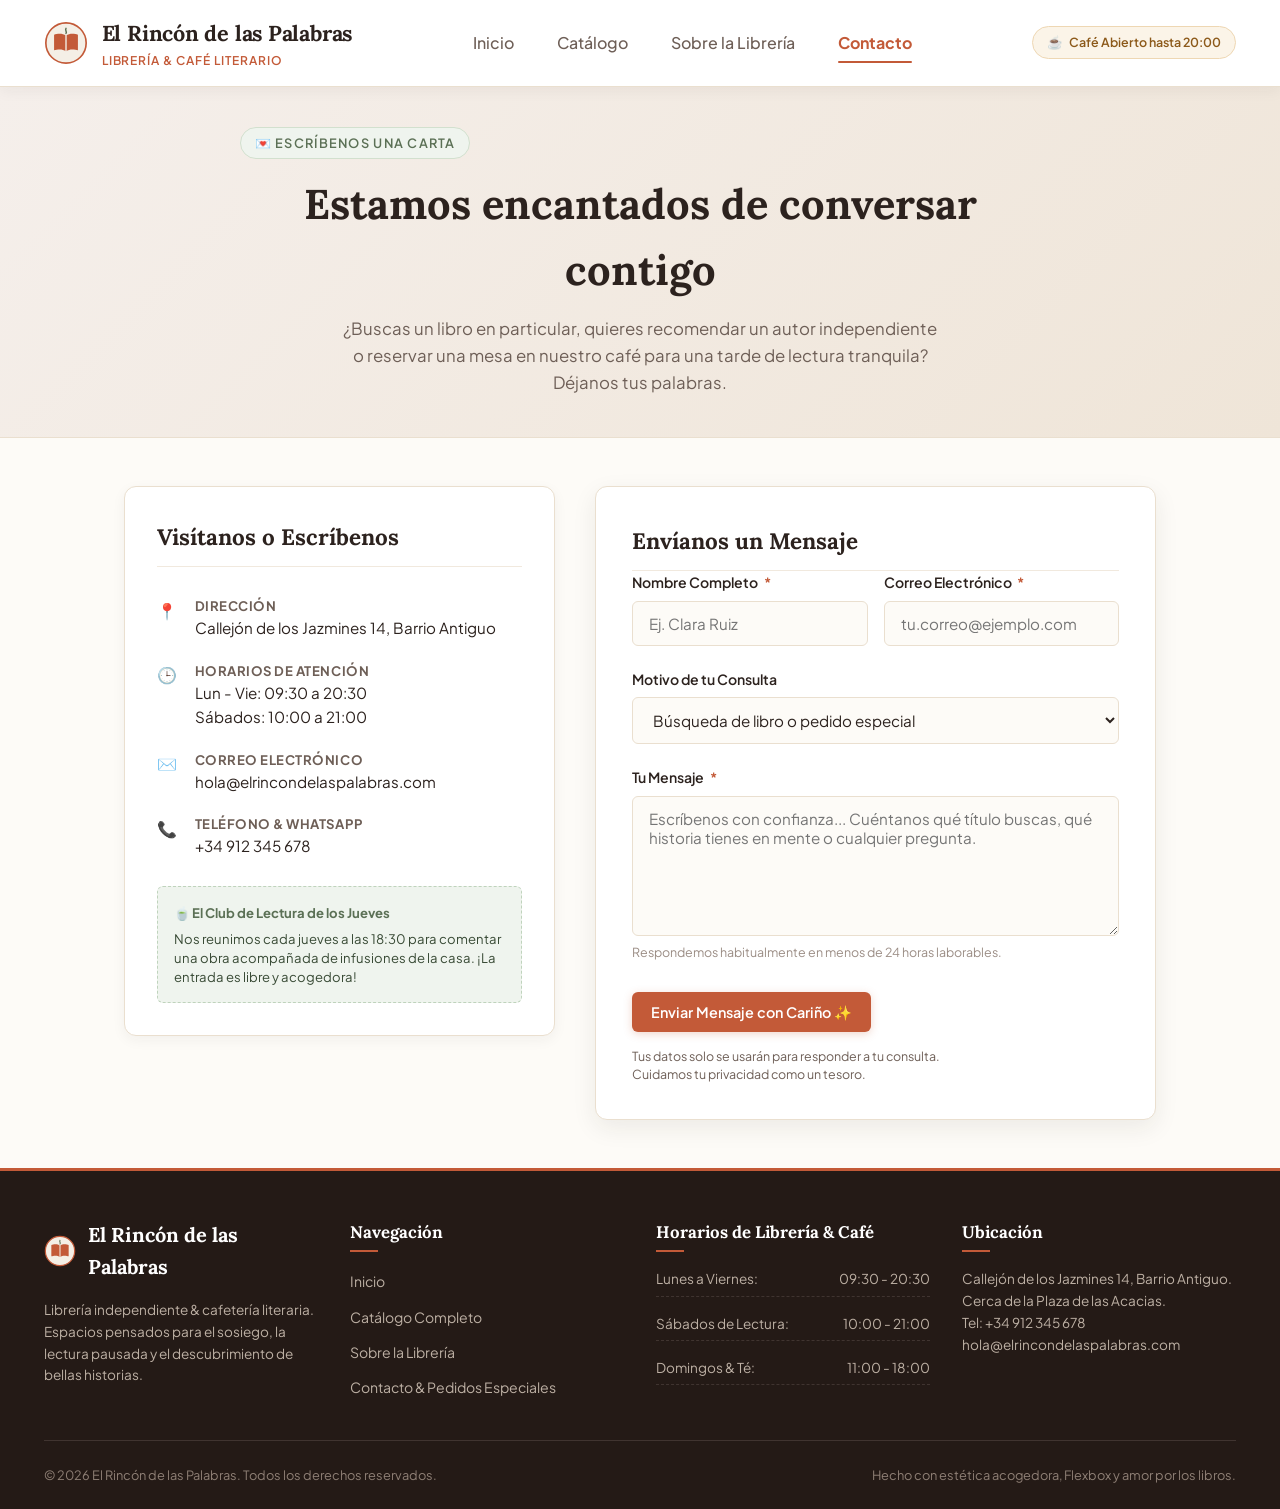
==== pages/contacto.html @ 1034baf1 "Conectar endpoint activo de Formspree" ====
<!DOCTYPE html>
<html lang="es">
<head>
  <meta charset="UTF-8">
  <meta name="viewport" content="width=device-width, initial-scale=1.0">
  <meta name="description" content="Ponte en contacto con El Rincón de las Palabras. Envíanos consultas sobre libros descatalogados, reservas para nuestro club de lectura o pedidos especiales.">
  <title>Contacto &amp; Pedidos Especiales | El Rincón de las Palabras</title>
  <link rel="stylesheet" href="../css/styles.css">
</head>
<body>

  <!-- Encabezado Principal & Navegación -->
  <header class="site-header">
    <div class="header-container">
      <a href="../index.html" class="brand-link" id="brand-home-link">
        <img src="../img/logo-bookstore.svg" alt="Logotipo El Rincón de las Palabras" class="brand-logo" width="44" height="44">
        <div class="brand-info">
          <span class="brand-title">El Rincón de las Palabras</span>
          <span class="brand-tagline">Librería &amp; Café Literario</span>
        </div>
      </a>

      <nav class="main-navigation" aria-label="Navegación principal">
        <ul class="nav-links">
          <li class="nav-item"><a href="../index.html" id="nav-inicio">Inicio</a></li>
          <li class="nav-item"><a href="../index.html#catalogo" id="nav-catalogo">Catálogo</a></li>
          <li class="nav-item"><a href="../index.html#sobre-nosotros" id="nav-sobre-nosotros"><span class="nav-label-long">Sobre la Librería</span><span class="nav-label-short">Librería</span></a></li>
          <li class="nav-item"><a href="contacto.html" class="active" id="nav-contacto">Contacto</a></li>
        </ul>
      </nav>

      <div class="header-actions">
        <span class="badge-cafe">
          <span class="badge-icon" aria-hidden="true">☕</span>
          <span class="badge-text-long">Café Abierto hasta 20:00</span>
          <span class="badge-text-short">Café Abierto</span>
        </span>
      </div>
    </div>
  </header>

  <!-- Banner Hero de Contacto -->
  <section class="contact-hero" aria-labelledby="contact-heading">
    <div class="contact-hero-container">
      <span class="hero-badge">💌 Escríbenos una Carta</span>
      <h1 class="contact-hero-heading" id="contact-heading">Estamos encantados de conversar contigo</h1>
      <p class="contact-hero-subtitle">
        ¿Buscas un libro en particular, quieres recomendar un autor independiente o reservar una mesa en nuestro café para una tarde de lectura tranquila? Déjanos tus palabras.
      </p>
    </div>
  </section>

  <!-- Contenedor Principal de Contacto: Información & Formulario Formspree -->
  <main class="contact-main">

    <!-- Tarjeta de Información y Detalles de la Librería -->
    <aside class="contact-card-info" aria-label="Información de contacto de la librería">
      <h2 class="contact-card-title">Visítanos o Escríbenos</h2>

      <div class="contact-detail-group">
        
        <div class="contact-item">
          <div class="contact-icon" aria-hidden="true">📍</div>
          <div class="contact-item-text">
            <span class="contact-item-title">Dirección</span>
            <span class="contact-item-value">Callejón de los Jazmines 14, Barrio Antiguo</span>
          </div>
        </div>

        <div class="contact-item">
          <div class="contact-icon" aria-hidden="true">🕒</div>
          <div class="contact-item-text">
            <span class="contact-item-title">Horarios de Atención</span>
            <span class="contact-item-value">Lun - Vie: 09:30 a 20:30<br>Sábados: 10:00 a 21:00</span>
          </div>
        </div>

        <div class="contact-item">
          <div class="contact-icon" aria-hidden="true">✉️</div>
          <div class="contact-item-text">
            <span class="contact-item-title">Correo Electrónico</span>
            <span class="contact-item-value">hola@elrincondelaspalabras.com</span>
          </div>
        </div>

        <div class="contact-item">
          <div class="contact-icon" aria-hidden="true">📞</div>
          <div class="contact-item-text">
            <span class="contact-item-title">Teléfono &amp; WhatsApp</span>
            <span class="contact-item-value">+34 912 345 678</span>
          </div>
        </div>

      </div>

      <div class="sidebar-cozy-note">
        <strong>🍵 El Club de Lectura de los Jueves</strong>
        <span>Nos reunimos cada jueves a las 18:30 para comentar una obra acompañada de infusiones de la casa. ¡La entrada es libre y acogedora!</span>
      </div>
    </aside>

    <!-- Contenedor del Formulario Formspree -->
    <section class="contact-form-wrapper" aria-labelledby="form-heading">
      <h2 class="contact-card-title" id="form-heading">Envíanos un Mensaje</h2>
      
      <!-- Formulario Integrado con Formspree -->
      <form action="https://formspree.io/f/mqpaqvqp" method="POST" class="contact-form" id="bookstore-contact-form">
        
        <!-- Fila de Nombre y Correo -->
        <div class="form-row">
          <div class="form-group">
            <label for="campo-nombre" class="form-label">
              Nombre Completo <span class="required-dot" aria-hidden="true">*</span>
            </label>
            <input 
              type="text" 
              id="campo-nombre" 
              name="name" 
              class="form-input" 
              placeholder="Ej. Clara Ruiz" 
              required 
              autocomplete="name">
          </div>

          <div class="form-group">
            <label for="campo-email" class="form-label">
              Correo Electrónico <span class="required-dot" aria-hidden="true">*</span>
            </label>
            <input 
              type="email" 
              id="campo-email" 
              name="email" 
              class="form-input" 
              placeholder="tu.correo@ejemplo.com" 
              required 
              autocomplete="email">
          </div>
        </div>

        <!-- Fila de Asunto / Motivo de Consulta -->
        <div class="form-group">
          <label for="campo-motivo" class="form-label">
            Motivo de tu Consulta
          </label>
          <select id="campo-motivo" name="subject" class="form-select">
            <option value="pedido-especial">Búsqueda de libro o pedido especial</option>
            <option value="reserva-cafe">Reserva de mesa o espacio en el café</option>
            <option value="club-lectura">Información sobre el Club de Lectura</option>
            <option value="editorial-indie">Propuesta de autor o editorial independiente</option>
            <option value="otro">Otro mensaje cálido</option>
          </select>
        </div>

        <!-- Campo de Mensaje -->
        <div class="form-group">
          <label for="campo-mensaje" class="form-label">
            Tu Mensaje <span class="required-dot" aria-hidden="true">*</span>
          </label>
          <textarea 
            id="campo-mensaje" 
            name="message" 
            class="form-textarea" 
            placeholder="Escríbenos con confianza... Cuéntanos qué título buscas, qué historia tienes en mente o cualquier pregunta." 
            required></textarea>
          <span class="form-helper">Respondemos habitualmente en menos de 24 horas laborables.</span>
        </div>

        <!-- Botón de Envío y Aviso -->
        <div class="form-submit-block">
          <button type="submit" class="btn-primary" id="btn-enviar-formulario">
            Enviar Mensaje con Cariño ✨
          </button>
          <p class="form-privacy-note">
            Tus datos solo se usarán para responder a tu consulta. Cuidamos tu privacidad como un tesoro.
          </p>
        </div>

      </form>
    </section>

  </main>

  <!-- Pie de Página Semántico (Flexbox) -->
  <footer class="site-footer">
    <div class="footer-container">
      <div class="footer-columns">
        
        <div class="footer-col">
          <div class="footer-brand">
            <img src="../img/logo-bookstore.svg" alt="Logo de la librería" width="32" height="32">
            <span class="footer-brand-title">El Rincón de las Palabras</span>
          </div>
          <p class="footer-description">
            Librería independiente &amp; cafetería literaria. Espacios pensados para el sosiego, la lectura pausada y el descubrimiento de bellas historias.
          </p>
        </div>

        <div class="footer-col">
          <h4 class="footer-col-title">Navegación</h4>
          <ul class="footer-links">
            <li><a href="../index.html">Inicio</a></li>
            <li><a href="../index.html#catalogo">Catálogo Completo</a></li>
            <li><a href="../index.html#sobre-nosotros">Sobre la Librería</a></li>
            <li><a href="contacto.html">Contacto &amp; Pedidos Especiales</a></li>
          </ul>
        </div>

        <div class="footer-col">
          <h4 class="footer-col-title">Horarios de Librería &amp; Café</h4>
          <div class="footer-hours-item">
            <span>Lunes a Viernes:</span>
            <span>09:30 - 20:30</span>
          </div>
          <div class="footer-hours-item">
            <span>Sábados de Lectura:</span>
            <span>10:00 - 21:00</span>
          </div>
          <div class="footer-hours-item">
            <span>Domingos &amp; Té:</span>
            <span>11:00 - 18:00</span>
          </div>
        </div>

        <div class="footer-col">
          <h4 class="footer-col-title">Ubicación</h4>
          <p class="footer-description">
            Callejón de los Jazmines 14, Barrio Antiguo.<br>
            Cerca de la Plaza de las Acacias.<br>
            Tel: +34 912 345 678<br>
            hola@elrincondelaspalabras.com
          </p>
        </div>

      </div>

      <div class="footer-bottom">
        <p>&copy; 2026 El Rincón de las Palabras. Todos los derechos reservados.</p>
        <p>Hecho con estética acogedora, Flexbox y amor por los libros.</p>
      </div>
    </div>
  </footer>

</body>
</html>
---- css/styles.css ----
/* ==========================================================================
   Book Store - "El Rincón de las Palabras"
   Theme: Cozy & Indie Style
   External Main Stylesheet (Strict Flexbox Architecture)
   ========================================================================== */

/* --------------------------------------------------------------------------
   1. Google Fonts Import & CSS Variables (Design Tokens)
   -------------------------------------------------------------------------- */
@import url('https://fonts.googleapis.com/css2?family=Lora:ital,wght@0,400..700;1,400..700&family=Plus+Jakarta+Sans:ital,wght@0,300..800;1,300..800&display=swap');

:root {
  /* Cozy Color Palette */
  --bg-parchment: #FDFBF7;
  --bg-cream: #F5EFEB;
  --bg-surface: #FFFFFF;
  --bg-card-hover: #FCFAF6;
  
  /* Text & Inks */
  --text-main: #2C221E;
  --text-muted: #6E5F57;
  --text-light: #9B8D85;

  /* Accent Colors */
  --accent-terracotta: #C35A38;
  --accent-terracotta-hover: #A84729;
  --accent-terracotta-light: #F8EBE6;

  --accent-olive: #5B7055;
  --accent-olive-hover: #475842;
  --accent-olive-light: #EFF4EE;

  --accent-amber: #D99B43;
  --accent-amber-light: #FBF4E8;

  --border-warm: #EADFCF;
  --border-warm-subtle: #F1E9DE;

  /* Typography */
  --font-serif: 'Lora', Georgia, serif;
  --font-sans: 'Plus Jakarta Sans', -apple-system, BlinkMacSystemFont, sans-serif;

  /* Shadows & Elevations */
  --shadow-subtle: 0 4px 14px rgba(44, 34, 30, 0.05);
  --shadow-medium: 0 8px 24px rgba(44, 34, 30, 0.08);
  --shadow-hover: 0 14px 32px rgba(44, 34, 30, 0.12);

  /* Transitions */
  --transition-smooth: all 0.25s cubic-bezier(0.16, 1, 0.3, 1);

  /* Radii */
  --radius-sm: 6px;
  --radius-md: 12px;
  --radius-lg: 18px;
  --radius-full: 9999px;
}

/* --------------------------------------------------------------------------
   2. Modern Reset & Base Rules
   -------------------------------------------------------------------------- */
*,
*::before,
*::after {
  box-sizing: border-box;
  margin: 0;
  padding: 0;
}

html {
  font-size: 16px;
  scroll-behavior: smooth;
}

body {
  font-family: var(--font-sans);
  color: var(--text-main);
  background-color: var(--bg-parchment);
  line-height: 1.6;
  min-height: 100vh;
  display: flex;
  flex-direction: column;
  overflow-x: hidden;
  -webkit-font-smoothing: antialiased;
}

img {
  max-width: 100%;
  height: auto;
  display: block;
}

a {
  color: inherit;
  text-decoration: none;
  transition: var(--transition-smooth);
}

button, input, textarea, select {
  font-family: inherit;
  font-size: 1rem;
  color: inherit;
}

ul, ol {
  list-style: none;
}

/* --------------------------------------------------------------------------
   3. Header & Navigation (Flexbox)
   -------------------------------------------------------------------------- */
.site-header {
  background-color: var(--bg-surface);
  border-bottom: 1px solid var(--border-warm);
  position: sticky;
  top: 0;
  z-index: 100;
  box-shadow: var(--shadow-subtle);
}

.header-container {
  max-width: 1240px;
  margin: 0 auto;
  padding: 1rem 1.5rem;
  display: flex;
  justify-content: space-between;
  align-items: center;
  flex-wrap: wrap;
  gap: 1rem;
}

.brand-link {
  display: flex;
  align-items: center;
  gap: 0.85rem;
}

.brand-logo {
  width: 44px;
  height: 44px;
  flex-shrink: 0;
}

.brand-info {
  display: flex;
  flex-direction: column;
}

.brand-title {
  font-family: var(--font-serif);
  font-size: 1.35rem;
  font-weight: 700;
  color: var(--text-main);
  letter-spacing: -0.01em;
}

.brand-tagline {
  font-size: 0.75rem;
  color: var(--accent-terracotta);
  font-weight: 600;
  letter-spacing: 0.08em;
  text-transform: uppercase;
}

.main-navigation {
  display: flex;
  align-items: center;
}

.nav-links {
  display: flex;
  align-items: center;
  gap: 1.5rem;
  flex-wrap: wrap;
}

.nav-item a {
  font-weight: 500;
  color: var(--text-muted);
  padding: 0.4rem 0.6rem;
  border-radius: var(--radius-sm);
  position: relative;
}

.nav-item a:hover {
  color: var(--accent-terracotta);
}

.nav-item a.active {
  color: var(--accent-terracotta);
  font-weight: 700;
}

.nav-item a.active::after {
  content: '';
  position: absolute;
  bottom: -4px;
  left: 0.6rem;
  right: 0.6rem;
  height: 2px;
  background-color: var(--accent-terracotta);
  border-radius: 2px;
}

.header-actions {
  display: flex;
  align-items: center;
  gap: 0.75rem;
}

.badge-cafe {
  display: inline-flex;
  align-items: center;
  gap: 0.4rem;
  font-size: 0.78rem;
  font-weight: 600;
  padding: 0.35rem 0.85rem;
  background-color: var(--accent-amber-light);
  color: #8C5919;
  border: 1px solid #EED7B3;
  border-radius: var(--radius-full);
}

.nav-label-short {
  display: none;
}

.badge-text-short {
  display: none;
}

/* --------------------------------------------------------------------------
   4. Hero / Welcome Banner (Flexbox)
   -------------------------------------------------------------------------- */
.hero-banner {
  background: linear-gradient(135deg, var(--bg-cream) 0%, #F1E5D8 100%);
  border-bottom: 1px solid var(--border-warm);
  padding: 3rem 1.5rem;
}

.hero-container {
  max-width: 1240px;
  margin: 0 auto;
  display: flex;
  justify-content: space-between;
  align-items: center;
  gap: 2.5rem;
  flex-wrap: wrap;
}

.hero-text-block {
  flex: 1 1 500px;
  display: flex;
  flex-direction: column;
  gap: 1rem;
}

.hero-badge {
  display: inline-flex;
  align-items: center;
  gap: 0.5rem;
  font-size: 0.8rem;
  font-weight: 600;
  text-transform: uppercase;
  letter-spacing: 0.1em;
  color: var(--accent-olive);
  background-color: var(--accent-olive-light);
  border: 1px solid #D2E0CE;
  padding: 0.3rem 0.85rem;
  border-radius: var(--radius-full);
  align-self: flex-start;
}

.hero-heading {
  font-family: var(--font-serif);
  font-size: clamp(2rem, 4vw, 2.9rem);
  font-weight: 700;
  line-height: 1.2;
  color: var(--text-main);
}

.hero-heading em {
  font-style: italic;
  color: var(--accent-terracotta);
}

.hero-description {
  font-size: 1.05rem;
  color: var(--text-muted);
  max-width: 580px;
}

.hero-cta-group {
  display: flex;
  align-items: center;
  gap: 1rem;
  margin-top: 0.5rem;
  flex-wrap: wrap;
}

.hero-spotlight {
  flex: 0 1 360px;
  background-color: var(--bg-surface);
  border: 1px solid var(--border-warm);
  border-radius: var(--radius-md);
  padding: 1.25rem;
  box-shadow: var(--shadow-medium);
  display: flex;
  flex-direction: column;
  gap: 0.8rem;
}

.spotlight-header {
  display: flex;
  align-items: center;
  justify-content: space-between;
  font-size: 0.78rem;
  font-weight: 700;
  color: var(--accent-terracotta);
  text-transform: uppercase;
  letter-spacing: 0.05em;
}

.spotlight-quote {
  font-family: var(--font-serif);
  font-style: italic;
  font-size: 0.95rem;
  color: var(--text-main);
  line-height: 1.45;
  border-left: 3px solid var(--accent-amber);
  padding-left: 0.75rem;
}

.spotlight-author {
  font-size: 0.8rem;
  color: var(--text-light);
  align-self: flex-end;
}

/* --------------------------------------------------------------------------
   5. Main Layout & Catalog (Flexbox)
   -------------------------------------------------------------------------- */
.main-layout {
  max-width: 1240px;
  width: 100%;
  margin: 0 auto;
  padding: 2.5rem 1.5rem;
  display: flex;
  gap: 2rem;
  align-items: flex-start;
  flex: 1 0 auto;
}

/* Sidebar Filters */
.filters-sidebar {
  flex: 0 0 260px;
  background-color: var(--bg-surface);
  border: 1px solid var(--border-warm);
  border-radius: var(--radius-md);
  padding: 1.5rem;
  box-shadow: var(--shadow-subtle);
  display: flex;
  flex-direction: column;
  gap: 1.5rem;
}

.sidebar-title {
  font-family: var(--font-serif);
  font-size: 1.15rem;
  color: var(--text-main);
  padding-bottom: 0.5rem;
  border-bottom: 1px solid var(--border-warm-subtle);
  display: flex;
  align-items: center;
  justify-content: space-between;
}

.filter-group {
  display: flex;
  flex-direction: column;
  gap: 0.6rem;
}

.filter-label {
  font-size: 0.82rem;
  font-weight: 700;
  text-transform: uppercase;
  letter-spacing: 0.05em;
  color: var(--text-muted);
}

.filter-list {
  display: flex;
  flex-direction: column;
  gap: 0.4rem;
}

.filter-item {
  display: flex;
  align-items: center;
  justify-content: space-between;
  padding: 0.45rem 0.6rem;
  border-radius: var(--radius-sm);
  font-size: 0.9rem;
  color: var(--text-muted);
  cursor: pointer;
  transition: var(--transition-smooth);
}

.filter-item:hover {
  background-color: var(--accent-terracotta-light);
  color: var(--accent-terracotta);
}

.filter-item.active {
  background-color: var(--accent-terracotta-light);
  color: var(--accent-terracotta);
  font-weight: 600;
}

.filter-count {
  font-size: 0.75rem;
  background-color: var(--bg-cream);
  padding: 0.15rem 0.5rem;
  border-radius: var(--radius-full);
  color: var(--text-muted);
}

.sidebar-cozy-note {
  background-color: var(--accent-olive-light);
  border: 1px dashed #BFD3BC;
  border-radius: var(--radius-sm);
  padding: 1rem;
  font-size: 0.82rem;
  color: #384A35;
  line-height: 1.45;
  display: flex;
  flex-direction: column;
  gap: 0.4rem;
}

.sidebar-cozy-note strong {
  color: var(--accent-olive);
}

/* Catalog Section */
.catalog-section {
  flex: 1 1 auto;
  display: flex;
  flex-direction: column;
  gap: 1.5rem;
  min-width: 0;
}

.catalog-header {
  display: flex;
  justify-content: space-between;
  align-items: center;
  flex-wrap: wrap;
  gap: 1rem;
  padding-bottom: 0.75rem;
  border-bottom: 1px solid var(--border-warm);
}

.catalog-title {
  font-family: var(--font-serif);
  font-size: 1.6rem;
  color: var(--text-main);
  display: flex;
  align-items: center;
  gap: 0.5rem;
}

.catalog-stats {
  font-size: 0.88rem;
  color: var(--text-light);
}

/* Products Flexbox Grid */
.books-container {
  display: flex;
  flex-wrap: wrap;
  gap: 1.75rem;
  justify-content: flex-start;
}

/* Book Card Component */
.book-card {
  flex: 1 1 280px;
  max-width: 380px;
  background-color: var(--bg-surface);
  border: 1px solid var(--border-warm);
  border-radius: var(--radius-md);
  box-shadow: var(--shadow-subtle);
  overflow: hidden;
  display: flex;
  flex-direction: column;
  transition: var(--transition-smooth);
}

.book-card:hover {
  transform: translateY(-5px);
  box-shadow: var(--shadow-hover);
  border-color: #DCCBB6;
}

.book-cover-wrapper {
  position: relative;
  background-color: var(--bg-cream);
  height: 380px;
  overflow: hidden;
  display: flex;
  align-items: center;
  justify-content: center;
}

.book-cover-img {
  width: 100%;
  height: 100%;
  object-fit: cover;
  transition: transform 0.4s ease;
}

.book-card:hover .book-cover-img {
  transform: scale(1.03);
}

.book-badge {
  position: absolute;
  top: 0.85rem;
  left: 0.85rem;
  font-size: 0.72rem;
  font-weight: 700;
  text-transform: uppercase;
  letter-spacing: 0.05em;
  padding: 0.3rem 0.65rem;
  border-radius: var(--radius-full);
  box-shadow: 0 2px 8px rgba(0, 0, 0, 0.15);
}

.badge-featured {
  background-color: var(--accent-terracotta);
  color: #FFFFFF;
}

.badge-indie {
  background-color: var(--accent-olive);
  color: #FFFFFF;
}

.badge-award {
  background-color: var(--accent-amber);
  color: #FFFFFF;
}

.badge-classic {
  background-color: #55443D;
  color: #FFFFFF;
}

.book-card-body {
  padding: 1.25rem;
  display: flex;
  flex-direction: column;
  gap: 0.75rem;
  flex: 1 0 auto;
}

.book-genre {
  font-size: 0.75rem;
  font-weight: 600;
  text-transform: uppercase;
  letter-spacing: 0.06em;
  color: var(--accent-olive);
}

.book-title {
  font-family: var(--font-serif);
  font-size: 1.22rem;
  font-weight: 700;
  color: var(--text-main);
  line-height: 1.3;
}

.book-author {
  font-size: 0.88rem;
  color: var(--text-muted);
  font-weight: 500;
}

.book-synopsis {
  font-size: 0.85rem;
  color: var(--text-muted);
  line-height: 1.5;
  display: -webkit-box;
  -webkit-line-clamp: 3;
  line-clamp: 3;
  -webkit-box-orient: vertical;
  overflow: hidden;
}

.book-rating {
  display: flex;
  align-items: center;
  gap: 0.35rem;
  font-size: 0.82rem;
  color: var(--accent-amber);
}

.book-reviews {
  color: var(--text-light);
  font-size: 0.78rem;
  margin-left: 0.25rem;
}

.book-card-footer {
  padding: 1rem 1.25rem;
  background-color: #FAF6F0;
  border-top: 1px solid var(--border-warm-subtle);
  display: flex;
  justify-content: space-between;
  align-items: center;
  gap: 1rem;
}

.book-price-block {
  display: flex;
  flex-direction: column;
}

.book-price {
  font-family: var(--font-serif);
  font-size: 1.3rem;
  font-weight: 700;
  color: var(--accent-terracotta);
}

.book-price-format {
  font-size: 0.72rem;
  color: var(--text-light);
}

/* --------------------------------------------------------------------------
   6. Buttons & Interactive Controls
   -------------------------------------------------------------------------- */
.btn-primary {
  display: inline-flex;
  align-items: center;
  justify-content: center;
  gap: 0.5rem;
  background-color: var(--accent-terracotta);
  color: #FFFFFF;
  border: none;
  padding: 0.65rem 1.2rem;
  border-radius: var(--radius-sm);
  font-weight: 600;
  font-size: 0.9rem;
  cursor: pointer;
  transition: var(--transition-smooth);
  box-shadow: 0 2px 8px rgba(195, 90, 56, 0.25);
}

.btn-primary:hover {
  background-color: var(--accent-terracotta-hover);
  transform: translateY(-2px);
  box-shadow: 0 4px 12px rgba(195, 90, 56, 0.35);
}

.btn-primary:focus-visible {
  outline: none;
  box-shadow: 0 0 0 3px rgba(195, 90, 56, 0.4);
}

.btn-secondary {
  display: inline-flex;
  align-items: center;
  justify-content: center;
  gap: 0.5rem;
  background-color: transparent;
  color: var(--text-main);
  border: 1px solid var(--border-warm);
  padding: 0.65rem 1.2rem;
  border-radius: var(--radius-sm);
  font-weight: 600;
  font-size: 0.9rem;
  cursor: pointer;
  transition: var(--transition-smooth);
}

.btn-secondary:hover {
  background-color: var(--bg-cream);
  border-color: #DCCBB6;
  color: var(--accent-terracotta);
}

.btn-sm {
  padding: 0.45rem 0.85rem;
  font-size: 0.82rem;
}

/* --------------------------------------------------------------------------
   7. Contact Page Layout & Formspree Form (Flexbox)
   -------------------------------------------------------------------------- */
.contact-hero {
  background: linear-gradient(135deg, var(--bg-cream) 0%, #EFE5D8 100%);
  border-bottom: 1px solid var(--border-warm);
  padding: 2.5rem 1.5rem;
  text-align: center;
}

.contact-hero-container {
  max-width: 800px;
  margin: 0 auto;
  display: flex;
  flex-direction: column;
  align-items: center;
  gap: 0.75rem;
}

.contact-hero-heading {
  font-family: var(--font-serif);
  font-size: clamp(2rem, 3.5vw, 2.6rem);
  color: var(--text-main);
}

.contact-hero-subtitle {
  font-size: 1.05rem;
  color: var(--text-muted);
  max-width: 600px;
}

.contact-main {
  max-width: 1080px;
  width: 100%;
  margin: 0 auto;
  padding: 3rem 1.5rem;
  display: flex;
  gap: 2.5rem;
  align-items: flex-start;
  flex-wrap: wrap;
  flex: 1 0 auto;
}

.contact-card-info {
  flex: 1 1 320px;
  background-color: var(--bg-surface);
  border: 1px solid var(--border-warm);
  border-radius: var(--radius-md);
  padding: 2rem;
  box-shadow: var(--shadow-subtle);
  display: flex;
  flex-direction: column;
  gap: 1.75rem;
}

.contact-card-title {
  font-family: var(--font-serif);
  font-size: 1.4rem;
  color: var(--text-main);
  border-bottom: 1px solid var(--border-warm-subtle);
  padding-bottom: 0.75rem;
}

.contact-detail-group {
  display: flex;
  flex-direction: column;
  gap: 1.2rem;
}

.contact-item {
  display: flex;
  align-items: flex-start;
  gap: 0.85rem;
}

.contact-icon {
  width: 24px;
  height: 24px;
  color: var(--accent-terracotta);
  flex-shrink: 0;
  margin-top: 0.15rem;
}

.contact-item-text {
  display: flex;
  flex-direction: column;
}

.contact-item-title {
  font-size: 0.82rem;
  font-weight: 700;
  text-transform: uppercase;
  letter-spacing: 0.04em;
  color: var(--text-muted);
}

.contact-item-value {
  font-size: 0.95rem;
  color: var(--text-main);
}

.contact-form-wrapper {
  flex: 1 1 450px;
  background-color: var(--bg-surface);
  border: 1px solid var(--border-warm);
  border-radius: var(--radius-md);
  padding: 2.25rem;
  box-shadow: var(--shadow-medium);
}

.contact-form {
  display: flex;
  flex-direction: column;
  gap: 1.35rem;
}

.form-group {
  display: flex;
  flex-direction: column;
  gap: 0.45rem;
}

.form-row {
  display: flex;
  gap: 1rem;
  flex-wrap: wrap;
}

.form-row .form-group {
  flex: 1 1 200px;
}

.form-label {
  font-size: 0.88rem;
  font-weight: 600;
  color: var(--text-main);
  display: flex;
  align-items: center;
  gap: 0.35rem;
}

.form-label .required-dot {
  color: var(--accent-terracotta);
}

.form-input,
.form-select,
.form-textarea {
  width: 100%;
  padding: 0.75rem 1rem;
  border: 1px solid var(--border-warm);
  border-radius: var(--radius-sm);
  background-color: var(--bg-parchment);
  color: var(--text-main);
  font-size: 0.95rem;
  transition: var(--transition-smooth);
}

.form-input:focus,
.form-select:focus,
.form-textarea:focus {
  outline: none;
  border-color: var(--accent-terracotta);
  background-color: #FFFFFF;
  box-shadow: 0 0 0 3px rgba(195, 90, 56, 0.18);
}

.form-textarea {
  min-height: 140px;
  resize: vertical;
}

.form-helper {
  font-size: 0.78rem;
  color: var(--text-light);
}

.form-submit-block {
  display: flex;
  align-items: center;
  justify-content: space-between;
  gap: 1rem;
  flex-wrap: wrap;
  margin-top: 0.5rem;
}

.form-privacy-note {
  font-size: 0.78rem;
  color: var(--text-muted);
  max-width: 320px;
  line-height: 1.4;
}

/* --------------------------------------------------------------------------
   8. Footer (Flexbox)
   -------------------------------------------------------------------------- */
.site-footer {
  background-color: #241A16;
  color: #DCCBBF;
  border-top: 3px solid var(--accent-terracotta);
  margin-top: auto;
}

.footer-container {
  max-width: 1240px;
  margin: 0 auto;
  padding: 3rem 1.5rem 1.5rem;
  display: flex;
  flex-direction: column;
  gap: 2.5rem;
}

.footer-columns {
  display: flex;
  justify-content: space-between;
  align-items: flex-start;
  flex-wrap: wrap;
  gap: 2rem;
}

.footer-col {
  flex: 1 1 220px;
  display: flex;
  flex-direction: column;
  gap: 1rem;
}

.footer-brand {
  display: flex;
  align-items: center;
  gap: 0.75rem;
}

.footer-brand-title {
  font-family: var(--font-serif);
  font-size: 1.25rem;
  color: #FFFFFF;
  font-weight: 700;
}

.footer-description {
  font-size: 0.85rem;
  line-height: 1.6;
  color: #BDB0A4;
}

.footer-col-title {
  font-family: var(--font-serif);
  font-size: 1.05rem;
  color: #FFFFFF;
  position: relative;
  padding-bottom: 0.4rem;
}

.footer-col-title::after {
  content: '';
  position: absolute;
  bottom: 0;
  left: 0;
  width: 28px;
  height: 2px;
  background-color: var(--accent-terracotta);
}

.footer-links {
  display: flex;
  flex-direction: column;
  gap: 0.6rem;
}

.footer-links a {
  font-size: 0.88rem;
  color: #BDB0A4;
}

.footer-links a:hover {
  color: var(--accent-terracotta-light);
  padding-left: 4px;
}

.footer-hours-item {
  display: flex;
  justify-content: space-between;
  font-size: 0.85rem;
  color: #BDB0A4;
  padding-bottom: 0.35rem;
  border-bottom: 1px dashed rgba(220, 203, 191, 0.15);
}

.footer-bottom {
  display: flex;
  justify-content: space-between;
  align-items: center;
  flex-wrap: wrap;
  gap: 1rem;
  padding-top: 1.5rem;
  border-top: 1px solid rgba(220, 203, 191, 0.15);
  font-size: 0.8rem;
  color: #8E7F75;
}

/* --------------------------------------------------------------------------
   9. Responsive Design & Media Queries
   -------------------------------------------------------------------------- */
@media (max-width: 960px) {
  .main-layout {
    flex-direction: column;
  }

  .filters-sidebar {
    flex: 1 1 100%;
    width: 100%;
  }

  .filter-list {
    flex-direction: row;
    flex-wrap: wrap;
  }

  .contact-main {
    flex-direction: column;
  }
}

@media (max-width: 768px) {
  .site-header {
    box-shadow: 0 2px 10px rgba(44, 34, 30, 0.05);
  }

  .header-container {
    flex-direction: row;
    flex-wrap: wrap;
    justify-content: space-between;
    align-items: center;
    padding: 0.55rem 1rem;
    gap: 0.45rem 0.5rem;
  }

  .brand-link {
    order: 1;
    gap: 0.6rem;
  }

  .brand-logo {
    width: 34px;
    height: 34px;
  }

  .brand-title {
    font-size: 1.05rem;
  }

  .brand-tagline {
    font-size: 0.65rem;
    letter-spacing: 0.04em;
  }

  .header-actions {
    order: 2;
  }

  .badge-cafe {
    font-size: 0.72rem;
    padding: 0.25rem 0.65rem;
    gap: 0.3rem;
  }

  .badge-text-long {
    display: none;
  }

  .badge-text-short {
    display: inline;
  }

  .main-navigation {
    order: 3;
    width: 100%;
    border-top: 1px solid var(--border-warm-subtle);
    padding-top: 0.35rem;
  }

  .nav-links {
    width: 100%;
    justify-content: space-around;
    gap: 0.25rem;
    flex-wrap: nowrap;
  }

  .nav-item {
    flex: 1 1 auto;
    text-align: center;
  }

  .nav-item a {
    display: block;
    font-size: 0.82rem;
    padding: 0.32rem 0.25rem;
    white-space: nowrap;
    border-radius: var(--radius-sm);
  }

  .nav-item a.active {
    background-color: var(--accent-terracotta-light);
  }

  .nav-item a.active::after {
    display: none;
  }

  .nav-label-long {
    display: none;
  }

  .nav-label-short {
    display: inline;
  }
}

@media (max-width: 680px) {
  .hero-container {
    flex-direction: column;
  }

  .hero-spotlight {
    width: 100%;
    flex: 1 1 100%;
  }

  .book-card {
    max-width: 100%;
    flex: 1 1 100%;
  }

  .footer-bottom {
    flex-direction: column;
    align-items: flex-start;
  }
}

@media (max-width: 480px) {
  .header-container {
    padding: 0.5rem 0.75rem;
  }

  .brand-title {
    font-size: 0.98rem;
  }

  .brand-tagline {
    font-size: 0.62rem;
  }

  .nav-item a {
    font-size: 0.78rem;
    padding: 0.28rem 0.2rem;
  }
}

@media (max-width: 360px) {
  .brand-tagline {
    display: none;
  }

  .badge-cafe {
    font-size: 0.68rem;
    padding: 0.2rem 0.45rem;
  }
}
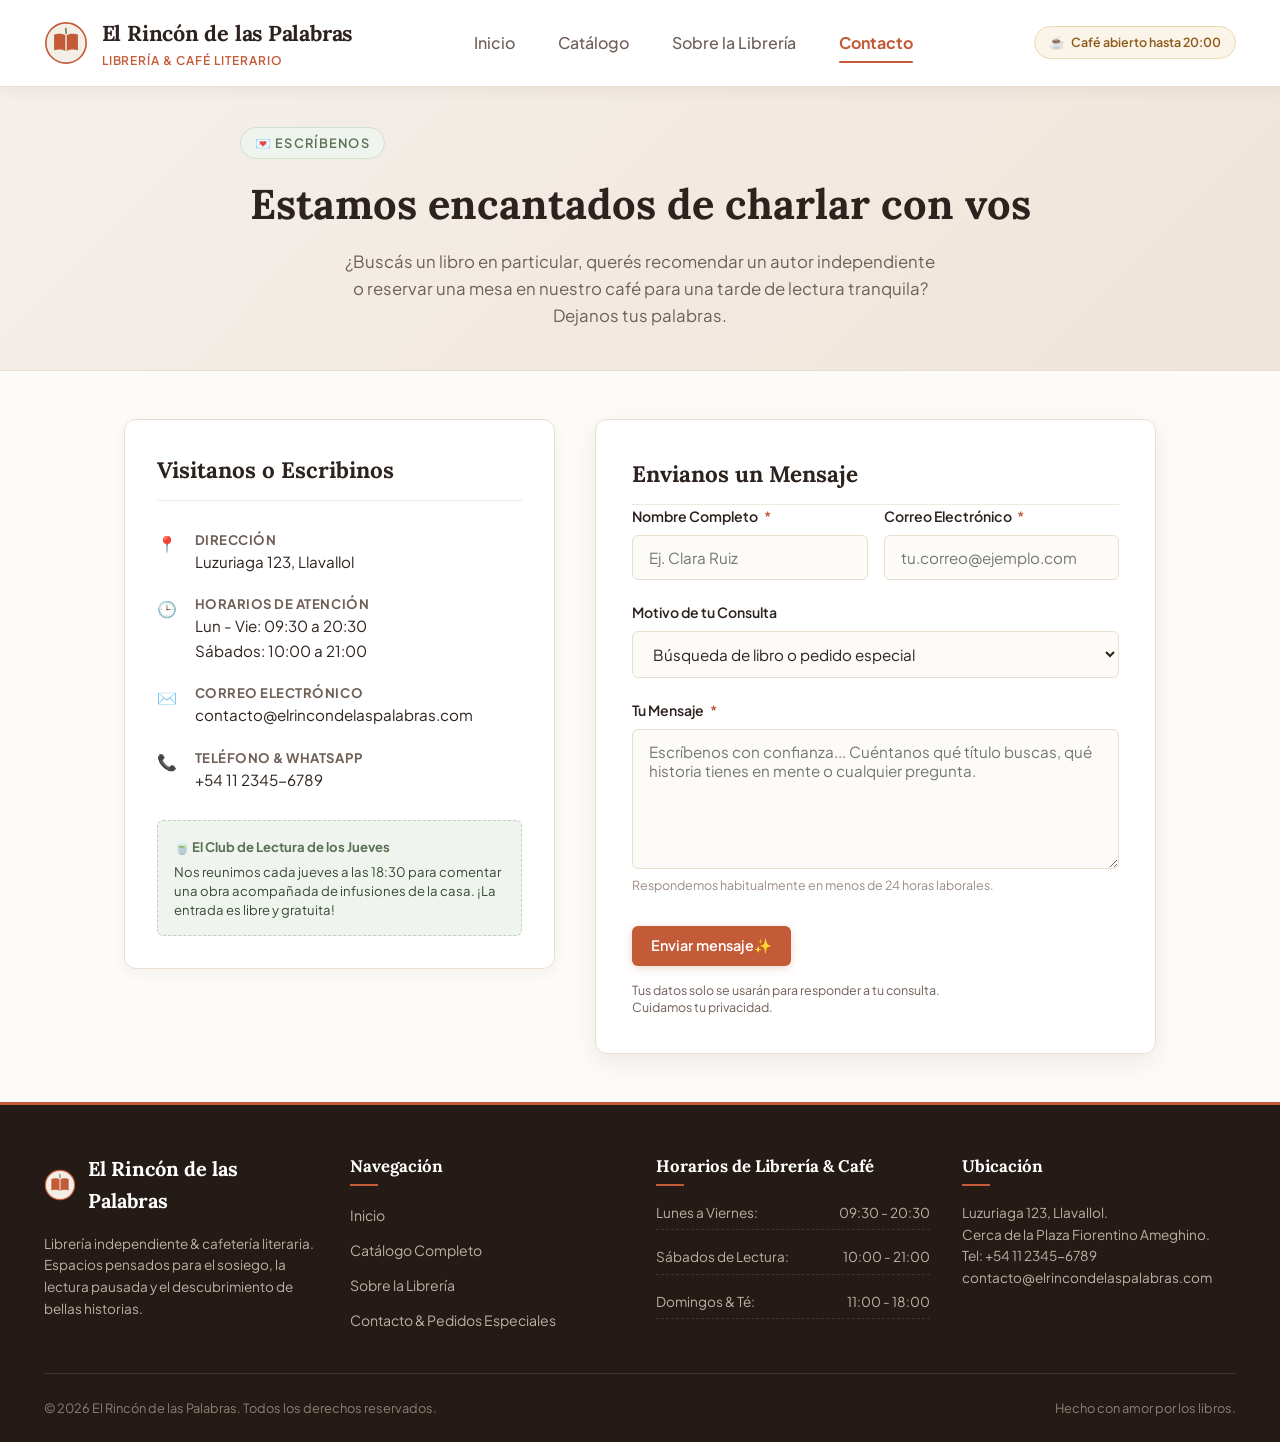
==== commit aa097b0e: "actualizaciones y adición de reseñas" ====
--- a/pages/contacto.html
+++ b/pages/contacto.html
@@ -1,19 +1,23 @@
 <!DOCTYPE html>
 <html lang="es">
+
 <head>
   <meta charset="UTF-8">
   <meta name="viewport" content="width=device-width, initial-scale=1.0">
-  <meta name="description" content="Ponte en contacto con El Rincón de las Palabras. Envíanos consultas sobre libros descatalogados, reservas para nuestro club de lectura o pedidos especiales.">
+  <meta name="description"
+    content="Ponte en contacto con El Rincón de las Palabras. Envíanos consultas sobre libros descatalogados, reservas para nuestro club de lectura o pedidos especiales.">
   <title>Contacto &amp; Pedidos Especiales | El Rincón de las Palabras</title>
   <link rel="stylesheet" href="../css/styles.css">
 </head>
+
 <body>
 
   <!-- Encabezado Principal & Navegación -->
   <header class="site-header">
     <div class="header-container">
       <a href="../index.html" class="brand-link" id="brand-home-link">
-        <img src="../img/logo-bookstore.svg" alt="Logotipo El Rincón de las Palabras" class="brand-logo" width="44" height="44">
+        <img src="../img/logo-bookstore.svg" alt="Logotipo El Rincón de las Palabras" class="brand-logo" width="44"
+          height="44">
         <div class="brand-info">
           <span class="brand-title">El Rincón de las Palabras</span>
           <span class="brand-tagline">Librería &amp; Café Literario</span>
@@ -24,7 +28,8 @@
         <ul class="nav-links">
           <li class="nav-item"><a href="../index.html" id="nav-inicio">Inicio</a></li>
           <li class="nav-item"><a href="../index.html#catalogo" id="nav-catalogo">Catálogo</a></li>
-          <li class="nav-item"><a href="../index.html#sobre-nosotros" id="nav-sobre-nosotros"><span class="nav-label-long">Sobre la Librería</span><span class="nav-label-short">Librería</span></a></li>
+          <li class="nav-item"><a href="../index.html#sobre-nosotros" id="nav-sobre-nosotros"><span
+                class="nav-label-long">Sobre la Librería</span><span class="nav-label-short">Librería</span></a></li>
           <li class="nav-item"><a href="contacto.html" class="active" id="nav-contacto">Contacto</a></li>
         </ul>
       </nav>
@@ -32,8 +37,8 @@
       <div class="header-actions">
         <span class="badge-cafe">
           <span class="badge-icon" aria-hidden="true">☕</span>
-          <span class="badge-text-long">Café Abierto hasta 20:00</span>
-          <span class="badge-text-short">Café Abierto</span>
+          <span class="badge-text-long">Café abierto hasta 20:00</span>
+          <span class="badge-text-short">Café abierto</span>
         </span>
       </div>
     </div>
@@ -42,10 +47,11 @@
   <!-- Banner Hero de Contacto -->
   <section class="contact-hero" aria-labelledby="contact-heading">
     <div class="contact-hero-container">
-      <span class="hero-badge">💌 Escríbenos una Carta</span>
-      <h1 class="contact-hero-heading" id="contact-heading">Estamos encantados de conversar contigo</h1>
+      <span class="hero-badge">💌 Escríbenos</span>
+      <h1 class="contact-hero-heading" id="contact-heading">Estamos encantados de charlar con vos</h1>
       <p class="contact-hero-subtitle">
-        ¿Buscas un libro en particular, quieres recomendar un autor independiente o reservar una mesa en nuestro café para una tarde de lectura tranquila? Déjanos tus palabras.
+        ¿Buscás un libro en particular, querés recomendar un autor independiente o reservar una mesa en nuestro café
+        para una tarde de lectura tranquila? Dejanos tus palabras.
       </p>
     </div>
   </section>
@@ -55,15 +61,15 @@
 
     <!-- Tarjeta de Información y Detalles de la Librería -->
     <aside class="contact-card-info" aria-label="Información de contacto de la librería">
-      <h2 class="contact-card-title">Visítanos o Escríbenos</h2>
+      <h2 class="contact-card-title">Visitanos o Escribinos</h2>
 
       <div class="contact-detail-group">
-        
+
         <div class="contact-item">
           <div class="contact-icon" aria-hidden="true">📍</div>
           <div class="contact-item-text">
             <span class="contact-item-title">Dirección</span>
-            <span class="contact-item-value">Callejón de los Jazmines 14, Barrio Antiguo</span>
+            <span class="contact-item-value">Luzuriaga 123, Llavallol</span>
           </div>
         </div>
 
@@ -79,7 +85,7 @@
           <div class="contact-icon" aria-hidden="true">✉️</div>
           <div class="contact-item-text">
             <span class="contact-item-title">Correo Electrónico</span>
-            <span class="contact-item-value">hola@elrincondelaspalabras.com</span>
+            <span class="contact-item-value">contacto@elrincondelaspalabras.com</span>
           </div>
         </div>
 
@@ -87,7 +93,7 @@
           <div class="contact-icon" aria-hidden="true">📞</div>
           <div class="contact-item-text">
             <span class="contact-item-title">Teléfono &amp; WhatsApp</span>
-            <span class="contact-item-value">+34 912 345 678</span>
+            <span class="contact-item-value">+54 11 2345-6789</span>
           </div>
         </div>
 
@@ -95,30 +101,25 @@
 
       <div class="sidebar-cozy-note">
         <strong>🍵 El Club de Lectura de los Jueves</strong>
-        <span>Nos reunimos cada jueves a las 18:30 para comentar una obra acompañada de infusiones de la casa. ¡La entrada es libre y acogedora!</span>
+        <span>Nos reunimos cada jueves a las 18:30 para comentar una obra acompañada de infusiones de la casa. ¡La
+          entrada es libre y gratuita!</span>
       </div>
     </aside>
 
     <!-- Contenedor del Formulario Formspree -->
     <section class="contact-form-wrapper" aria-labelledby="form-heading">
-      <h2 class="contact-card-title" id="form-heading">Envíanos un Mensaje</h2>
-      
+      <h2 class="contact-card-title" id="form-heading">Envianos un Mensaje</h2>
+
       <!-- Formulario Integrado con Formspree -->
       <form action="https://formspree.io/f/mqpaqvqp" method="POST" class="contact-form" id="bookstore-contact-form">
-        
+
         <!-- Fila de Nombre y Correo -->
         <div class="form-row">
           <div class="form-group">
             <label for="campo-nombre" class="form-label">
               Nombre Completo <span class="required-dot" aria-hidden="true">*</span>
             </label>
-            <input 
-              type="text" 
-              id="campo-nombre" 
-              name="name" 
-              class="form-input" 
-              placeholder="Ej. Clara Ruiz" 
-              required 
+            <input type="text" id="campo-nombre" name="name" class="form-input" placeholder="Ej. Clara Ruiz" required
               autocomplete="name">
           </div>
 
@@ -126,14 +127,8 @@
             <label for="campo-email" class="form-label">
               Correo Electrónico <span class="required-dot" aria-hidden="true">*</span>
             </label>
-            <input 
-              type="email" 
-              id="campo-email" 
-              name="email" 
-              class="form-input" 
-              placeholder="tu.correo@ejemplo.com" 
-              required 
-              autocomplete="email">
+            <input type="email" id="campo-email" name="email" class="form-input" placeholder="tu.correo@ejemplo.com"
+              required autocomplete="email">
           </div>
         </div>
 
@@ -147,7 +142,7 @@
             <option value="reserva-cafe">Reserva de mesa o espacio en el café</option>
             <option value="club-lectura">Información sobre el Club de Lectura</option>
             <option value="editorial-indie">Propuesta de autor o editorial independiente</option>
-            <option value="otro">Otro mensaje cálido</option>
+            <option value="otro">Otro mensaje</option>
           </select>
         </div>
 
@@ -156,22 +151,19 @@
           <label for="campo-mensaje" class="form-label">
             Tu Mensaje <span class="required-dot" aria-hidden="true">*</span>
           </label>
-          <textarea 
-            id="campo-mensaje" 
-            name="message" 
-            class="form-textarea" 
-            placeholder="Escríbenos con confianza... Cuéntanos qué título buscas, qué historia tienes en mente o cualquier pregunta." 
+          <textarea id="campo-mensaje" name="message" class="form-textarea"
+            placeholder="Escríbenos con confianza... Cuéntanos qué título buscas, qué historia tienes en mente o cualquier pregunta."
             required></textarea>
-          <span class="form-helper">Respondemos habitualmente en menos de 24 horas laborables.</span>
+          <span class="form-helper">Respondemos habitualmente en menos de 24 horas laborales.</span>
         </div>
 
         <!-- Botón de Envío y Aviso -->
         <div class="form-submit-block">
           <button type="submit" class="btn-primary" id="btn-enviar-formulario">
-            Enviar Mensaje con Cariño ✨
+            Enviar mensaje✨
           </button>
           <p class="form-privacy-note">
-            Tus datos solo se usarán para responder a tu consulta. Cuidamos tu privacidad como un tesoro.
+            Tus datos solo se usarán para responder a tu consulta. Cuidamos tu privacidad.
           </p>
         </div>
 
@@ -184,14 +176,15 @@
   <footer class="site-footer">
     <div class="footer-container">
       <div class="footer-columns">
-        
+
         <div class="footer-col">
           <div class="footer-brand">
             <img src="../img/logo-bookstore.svg" alt="Logo de la librería" width="32" height="32">
             <span class="footer-brand-title">El Rincón de las Palabras</span>
           </div>
           <p class="footer-description">
-            Librería independiente &amp; cafetería literaria. Espacios pensados para el sosiego, la lectura pausada y el descubrimiento de bellas historias.
+            Librería independiente &amp; cafetería literaria. Espacios pensados para el sosiego, la lectura pausada y el
+            descubrimiento de bellas historias.
           </p>
         </div>
 
@@ -224,10 +217,10 @@
         <div class="footer-col">
           <h4 class="footer-col-title">Ubicación</h4>
           <p class="footer-description">
-            Callejón de los Jazmines 14, Barrio Antiguo.<br>
-            Cerca de la Plaza de las Acacias.<br>
-            Tel: +34 912 345 678<br>
-            hola@elrincondelaspalabras.com
+            Luzuriaga 123, Llavallol.<br>
+            Cerca de la Plaza Fiorentino Ameghino.<br>
+            Tel: +54 11 2345-6789<br>
+            contacto@elrincondelaspalabras.com
           </p>
         </div>
 
@@ -235,10 +228,11 @@
 
       <div class="footer-bottom">
         <p>&copy; 2026 El Rincón de las Palabras. Todos los derechos reservados.</p>
-        <p>Hecho con estética acogedora, Flexbox y amor por los libros.</p>
+        <p>Hecho con amor por los libros.</p>
       </div>
     </div>
   </footer>
 
 </body>
-</html>
+
+</html>
--- a/css/styles.css
+++ b/css/styles.css
@@ -698,7 +698,289 @@
 }
 
 /* --------------------------------------------------------------------------
-   7. Contact Page Layout & Formspree Form (Flexbox)
+   7. Reviews Section & Reader Testimonials (Flexbox)
+   -------------------------------------------------------------------------- */
+.reviews-section {
+  background: linear-gradient(180deg, var(--bg-parchment) 0%, #F6EDE5 100%);
+  border-top: 1px solid var(--border-warm);
+  border-bottom: 1px solid var(--border-warm);
+  padding: 4.5rem 1.5rem;
+}
+
+.reviews-container {
+  max-width: 1240px;
+  margin: 0 auto;
+  display: flex;
+  flex-direction: column;
+  gap: 3rem;
+}
+
+.reviews-header {
+  display: flex;
+  flex-direction: column;
+  align-items: center;
+  text-align: center;
+  gap: 0.85rem;
+}
+
+.reviews-title {
+  font-family: var(--font-serif);
+  font-size: clamp(2rem, 3.2vw, 2.6rem);
+  color: var(--text-main);
+  line-height: 1.25;
+}
+
+.reviews-title em {
+  color: var(--accent-terracotta);
+  font-style: italic;
+}
+
+.reviews-subtitle {
+  font-size: 1.05rem;
+  color: var(--text-muted);
+  max-width: 680px;
+  line-height: 1.6;
+}
+
+.reviews-rating-bar {
+  display: flex;
+  align-items: center;
+  justify-content: center;
+  gap: 1.5rem;
+  flex-wrap: wrap;
+  background-color: var(--bg-surface);
+  border: 1px solid var(--border-warm);
+  border-radius: var(--radius-full);
+  padding: 0.65rem 1.6rem;
+  box-shadow: var(--shadow-subtle);
+  margin-top: 0.5rem;
+}
+
+.rating-score-group {
+  display: flex;
+  align-items: center;
+  gap: 0.5rem;
+}
+
+.rating-number {
+  font-family: var(--font-serif);
+  font-weight: 700;
+  font-size: 1.25rem;
+  color: var(--text-main);
+}
+
+.rating-stars-gold {
+  color: var(--accent-amber);
+  font-size: 1rem;
+  letter-spacing: 2px;
+}
+
+.rating-divider {
+  width: 1px;
+  height: 20px;
+  background-color: var(--border-warm);
+}
+
+.rating-stat-text {
+  font-size: 0.85rem;
+  color: var(--text-muted);
+  font-weight: 500;
+}
+
+.reviews-grid {
+  display: flex;
+  flex-wrap: wrap;
+  gap: 2rem;
+  justify-content: center;
+}
+
+.review-card {
+  flex: 1 1 calc(50% - 2rem);
+  min-width: 320px;
+  max-width: 580px;
+  background-color: var(--bg-surface);
+  border: 1px solid var(--border-warm);
+  border-radius: var(--radius-md);
+  padding: 2rem;
+  box-shadow: var(--shadow-subtle);
+  display: flex;
+  flex-direction: column;
+  justify-content: space-between;
+  gap: 1.4rem;
+  transition: var(--transition-smooth);
+  position: relative;
+}
+
+.review-card:hover {
+  transform: translateY(-4px);
+  box-shadow: var(--shadow-hover);
+  border-color: #DCCBB6;
+}
+
+.review-card-top {
+  display: flex;
+  justify-content: space-between;
+  align-items: center;
+  flex-wrap: wrap;
+  gap: 0.75rem;
+}
+
+.review-stars {
+  color: var(--accent-amber);
+  font-size: 0.95rem;
+  letter-spacing: 2px;
+}
+
+.review-verified-badge {
+  font-size: 0.72rem;
+  font-weight: 600;
+  color: var(--accent-olive);
+  background-color: var(--accent-olive-light);
+  border: 1px solid rgba(91, 112, 85, 0.2);
+  padding: 0.25rem 0.65rem;
+  border-radius: var(--radius-full);
+  display: inline-flex;
+  align-items: center;
+  gap: 0.35rem;
+}
+
+.review-book-pill {
+  display: inline-flex;
+  align-items: center;
+  gap: 0.5rem;
+  background-color: var(--bg-parchment);
+  border: 1px solid var(--border-warm);
+  border-radius: var(--radius-sm);
+  padding: 0.35rem 0.75rem;
+  font-size: 0.82rem;
+  color: var(--text-muted);
+  transition: var(--transition-smooth);
+  width: fit-content;
+}
+
+.review-book-pill strong {
+  color: var(--accent-terracotta);
+  font-weight: 600;
+}
+
+.review-book-pill:hover {
+  background-color: var(--accent-terracotta-light);
+  border-color: var(--accent-terracotta);
+}
+
+.review-body {
+  display: flex;
+  flex-direction: column;
+  gap: 0.6rem;
+  flex: 1 0 auto;
+}
+
+.review-headline {
+  font-family: var(--font-serif);
+  font-size: 1.15rem;
+  font-weight: 700;
+  color: var(--text-main);
+  line-height: 1.35;
+}
+
+.review-text {
+  font-size: 0.92rem;
+  color: var(--text-muted);
+  line-height: 1.65;
+  font-style: italic;
+  position: relative;
+}
+
+.review-author-block {
+  display: flex;
+  align-items: center;
+  gap: 0.9rem;
+  padding-top: 1rem;
+  border-top: 1px solid var(--border-warm-subtle);
+}
+
+.review-avatar {
+  width: 44px;
+  height: 44px;
+  border-radius: var(--radius-full);
+  display: flex;
+  align-items: center;
+  justify-content: center;
+  font-family: var(--font-serif);
+  font-weight: 700;
+  font-size: 1rem;
+  color: #FFFFFF;
+  flex-shrink: 0;
+  box-shadow: 0 2px 6px rgba(0, 0, 0, 0.1);
+}
+
+.avatar-terracotta {
+  background: linear-gradient(135deg, #C35A38, #A84729);
+}
+
+.avatar-olive {
+  background: linear-gradient(135deg, #5B7055, #475842);
+}
+
+.avatar-amber {
+  background: linear-gradient(135deg, #D99B43, #B87E2E);
+}
+
+.avatar-wood {
+  background: linear-gradient(135deg, #6E5F57, #55443D);
+}
+
+.review-author-info {
+  display: flex;
+  flex-direction: column;
+}
+
+.review-author-name {
+  font-size: 0.92rem;
+  font-weight: 700;
+  color: var(--text-main);
+}
+
+.review-author-role {
+  font-size: 0.78rem;
+  color: var(--text-light);
+}
+
+/* Banner acogedor para invitar a los lectores a dejar reseña */
+.reviews-cta-banner {
+  background-color: var(--bg-surface);
+  border: 2px dashed var(--border-warm);
+  border-radius: var(--radius-md);
+  padding: 2.2rem;
+  display: flex;
+  justify-content: space-between;
+  align-items: center;
+  flex-wrap: wrap;
+  gap: 1.5rem;
+  box-shadow: var(--shadow-subtle);
+}
+
+.reviews-cta-text {
+  display: flex;
+  flex-direction: column;
+  gap: 0.4rem;
+  max-width: 680px;
+}
+
+.reviews-cta-text h3 {
+  font-family: var(--font-serif);
+  font-size: 1.3rem;
+  color: var(--text-main);
+}
+
+.reviews-cta-text p {
+  font-size: 0.92rem;
+  color: var(--text-muted);
+  line-height: 1.5;
+}
+
+/* --------------------------------------------------------------------------
+   8. Contact Page Layout & Formspree Form (Flexbox)
    -------------------------------------------------------------------------- */
 .contact-hero {
   background: linear-gradient(135deg, var(--bg-cream) 0%, #EFE5D8 100%);
@@ -999,7 +1281,7 @@
 }
 
 /* --------------------------------------------------------------------------
-   9. Responsive Design & Media Queries
+   10. Responsive Design & Media Queries
    -------------------------------------------------------------------------- */
 @media (max-width: 960px) {
   .main-layout {
@@ -1018,6 +1300,11 @@
 
   .contact-main {
     flex-direction: column;
+  }
+
+  .review-card {
+    flex: 1 1 100%;
+    max-width: 100%;
   }
 }
 
@@ -1114,6 +1401,20 @@
   .nav-label-short {
     display: inline;
   }
+
+  .reviews-section {
+    padding: 3.2rem 1rem 3.5rem;
+  }
+
+  .reviews-container {
+    gap: 2.2rem;
+  }
+
+  .reviews-cta-banner {
+    flex-direction: column;
+    align-items: flex-start;
+    padding: 1.5rem;
+  }
 }
 
 @media (max-width: 680px) {
@@ -1154,6 +1455,23 @@
     font-size: 0.78rem;
     padding: 0.28rem 0.2rem;
   }
+
+  .reviews-rating-bar {
+    flex-direction: column;
+    gap: 0.5rem;
+    border-radius: var(--radius-md);
+    padding: 0.85rem 1rem;
+    width: 100%;
+  }
+
+  .rating-divider {
+    display: none;
+  }
+
+  .review-card {
+    padding: 1.5rem 1.15rem;
+    min-width: 0;
+  }
 }
 
 @media (max-width: 360px) {
@@ -1166,3 +1484,4 @@
     padding: 0.2rem 0.45rem;
   }
 }
+
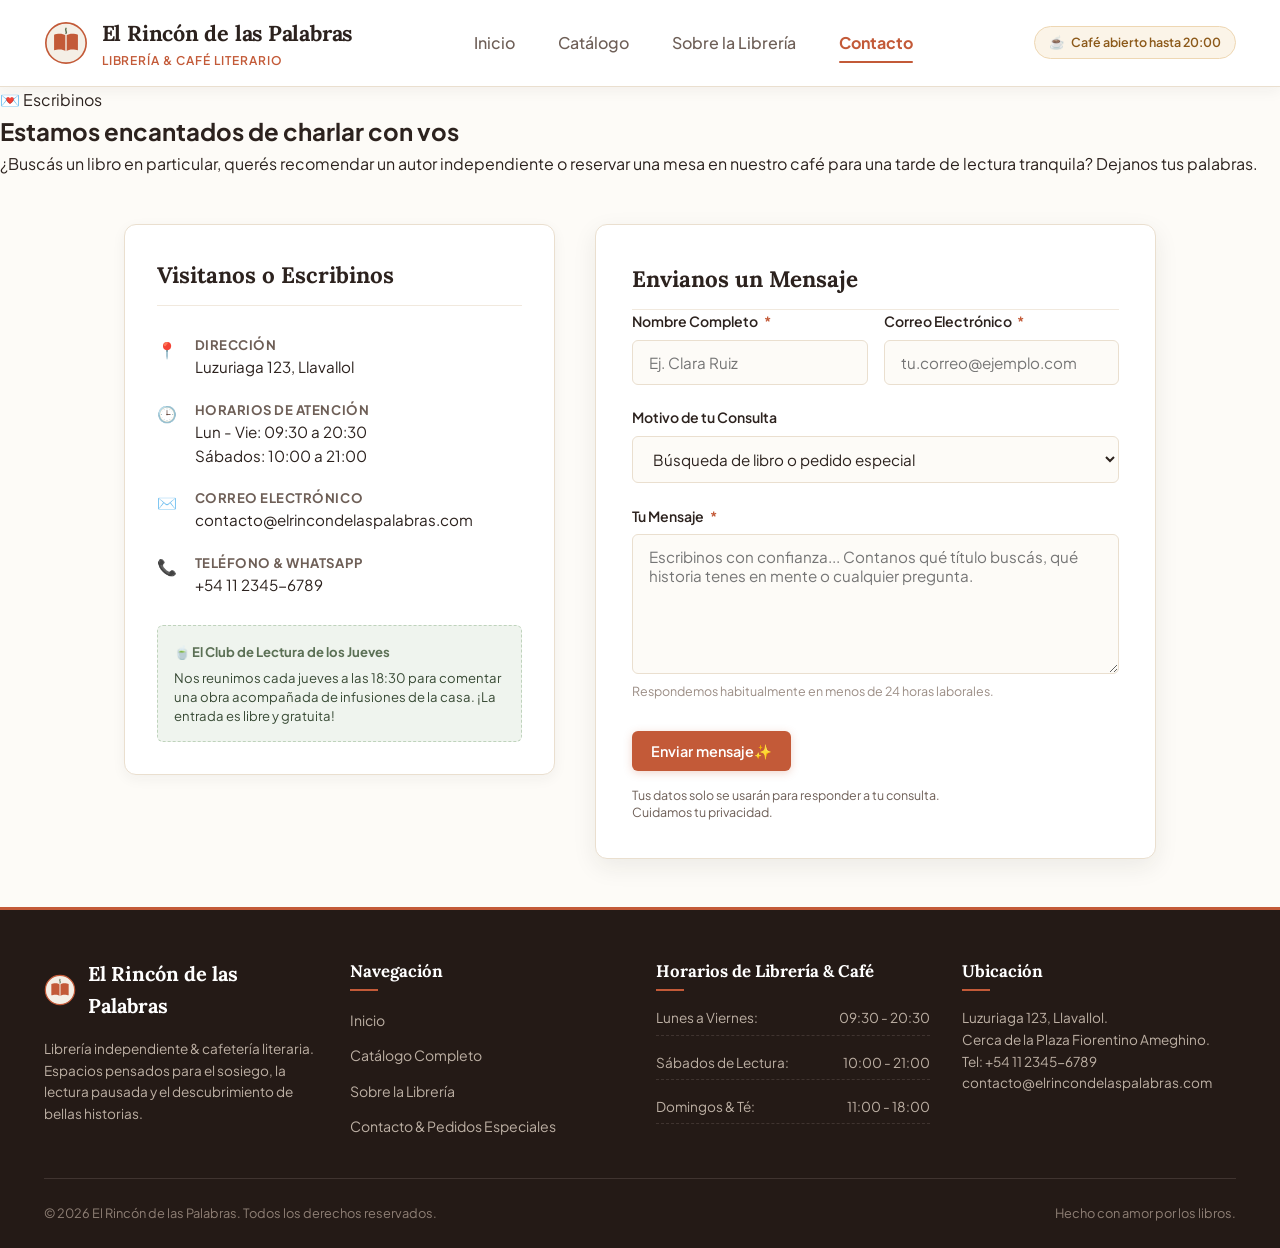
==== commit dabe98f5: "pequeños cambios" ====
--- a/pages/contacto.html
+++ b/pages/contacto.html
@@ -5,7 +5,7 @@
   <meta charset="UTF-8">
   <meta name="viewport" content="width=device-width, initial-scale=1.0">
   <meta name="description"
-    content="Ponte en contacto con El Rincón de las Palabras. Envíanos consultas sobre libros descatalogados, reservas para nuestro club de lectura o pedidos especiales.">
+    content="Ponete en contacto con El Rincón de las Palabras. Envianos consultas sobre libros descatalogados, reservas para nuestro club de lectura o pedidos especiales.">
   <title>Contacto &amp; Pedidos Especiales | El Rincón de las Palabras</title>
   <link rel="stylesheet" href="../css/styles.css">
 </head>
@@ -47,7 +47,7 @@
   <!-- Banner Hero de Contacto -->
   <section class="contact-hero" aria-labelledby="contact-heading">
     <div class="contact-hero-container">
-      <span class="hero-badge">💌 Escríbenos</span>
+      <span class="hero-badge">💌 Escribinos</span>
       <h1 class="contact-hero-heading" id="contact-heading">Estamos encantados de charlar con vos</h1>
       <p class="contact-hero-subtitle">
         ¿Buscás un libro en particular, querés recomendar un autor independiente o reservar una mesa en nuestro café
@@ -152,7 +152,7 @@
             Tu Mensaje <span class="required-dot" aria-hidden="true">*</span>
           </label>
           <textarea id="campo-mensaje" name="message" class="form-textarea"
-            placeholder="Escríbenos con confianza... Cuéntanos qué título buscas, qué historia tienes en mente o cualquier pregunta."
+            placeholder="Escribinos con confianza... Contanos qué título buscás, qué historia tenes en mente o cualquier pregunta."
             required></textarea>
           <span class="form-helper">Respondemos habitualmente en menos de 24 horas laborales.</span>
         </div>
--- a/css/styles.css
+++ b/css/styles.css
@@ -1,7 +1,6 @@
 /* ==========================================================================
    Book Store - "El Rincón de las Palabras"
    Theme: Cozy & Indie Style
-   External Main Stylesheet (Strict Flexbox Architecture)
    ========================================================================== */
 
 /* --------------------------------------------------------------------------
@@ -15,7 +14,7 @@
   --bg-cream: #F5EFEB;
   --bg-surface: #FFFFFF;
   --bg-card-hover: #FCFAF6;
-  
+
   /* Text & Inks */
   --text-main: #2C221E;
   --text-muted: #6E5F57;
@@ -48,7 +47,7 @@
   /* Transitions */
   --transition-smooth: all 0.25s cubic-bezier(0.16, 1, 0.3, 1);
 
-  /* Radii */
+  /* Radius */
   --radius-sm: 6px;
   --radius-md: 12px;
   --radius-lg: 18px;
@@ -95,18 +94,22 @@
   transition: var(--transition-smooth);
 }
 
-button, input, textarea, select {
+button,
+input,
+textarea,
+select {
   font-family: inherit;
   font-size: 1rem;
   color: inherit;
 }
 
-ul, ol {
+ul,
+ol {
   list-style: none;
 }
 
 /* --------------------------------------------------------------------------
-   3. Header & Navigation (Flexbox)
+   3. Header & Navigation
    -------------------------------------------------------------------------- */
 .site-header {
   background-color: var(--bg-surface);
@@ -229,15 +232,15 @@
 }
 
 /* --------------------------------------------------------------------------
-   4. Hero / Welcome Banner (Flexbox)
+   4. Welcome Banner
    -------------------------------------------------------------------------- */
-.hero-banner {
+.welcome-banner {
   background: linear-gradient(135deg, var(--bg-cream) 0%, #F1E5D8 100%);
   border-bottom: 1px solid var(--border-warm);
   padding: 3rem 1.5rem;
 }
 
-.hero-container {
+.welcome-container {
   max-width: 1240px;
   margin: 0 auto;
   display: flex;
@@ -247,14 +250,14 @@
   flex-wrap: wrap;
 }
 
-.hero-text-block {
+.welcome-text-block {
   flex: 1 1 500px;
   display: flex;
   flex-direction: column;
   gap: 1rem;
 }
 
-.hero-badge {
+.welcome-badge {
   display: inline-flex;
   align-items: center;
   gap: 0.5rem;
@@ -270,7 +273,7 @@
   align-self: flex-start;
 }
 
-.hero-heading {
+.welcome-heading {
   font-family: var(--font-serif);
   font-size: clamp(2rem, 4vw, 2.9rem);
   font-weight: 700;
@@ -278,18 +281,18 @@
   color: var(--text-main);
 }
 
-.hero-heading em {
+.welcome-heading em {
   font-style: italic;
   color: var(--accent-terracotta);
 }
 
-.hero-description {
+.welcome-description {
   font-size: 1.05rem;
   color: var(--text-muted);
   max-width: 580px;
 }
 
-.hero-cta-group {
+.welcome-cta-group {
   display: flex;
   align-items: center;
   gap: 1rem;
@@ -297,7 +300,7 @@
   flex-wrap: wrap;
 }
 
-.hero-spotlight {
+.welcome-spotlight {
   flex: 0 1 360px;
   background-color: var(--bg-surface);
   border: 1px solid var(--border-warm);
@@ -337,7 +340,7 @@
 }
 
 /* --------------------------------------------------------------------------
-   5. Main Layout & Catalog (Flexbox)
+   5. Main Layout & Catalog 
    -------------------------------------------------------------------------- */
 .main-layout {
   max-width: 1240px;
@@ -475,7 +478,7 @@
   color: var(--text-light);
 }
 
-/* Products Flexbox Grid */
+/* Products*/
 .books-container {
   display: flex;
   flex-wrap: wrap;
@@ -698,7 +701,7 @@
 }
 
 /* --------------------------------------------------------------------------
-   7. Reviews Section & Reader Testimonials (Flexbox)
+   7. Reviews Section & Reader reviews
    -------------------------------------------------------------------------- */
 .reviews-section {
   background: linear-gradient(180deg, var(--bg-parchment) 0%, #F6EDE5 100%);
@@ -946,7 +949,7 @@
   color: var(--text-light);
 }
 
-/* Banner acogedor para invitar a los lectores a dejar reseña */
+/* Banner para invitar a los lectores a dejar reseña */
 .reviews-cta-banner {
   background-color: var(--bg-surface);
   border: 2px dashed var(--border-warm);
@@ -980,16 +983,16 @@
 }
 
 /* --------------------------------------------------------------------------
-   8. Contact Page Layout & Formspree Form (Flexbox)
+   8. Contact Page Layout & Formspree Form
    -------------------------------------------------------------------------- */
-.contact-hero {
+.contact-section {
   background: linear-gradient(135deg, var(--bg-cream) 0%, #EFE5D8 100%);
   border-bottom: 1px solid var(--border-warm);
   padding: 2.5rem 1.5rem;
   text-align: center;
 }
 
-.contact-hero-container {
+.contact-container {
   max-width: 800px;
   margin: 0 auto;
   display: flex;
@@ -998,13 +1001,13 @@
   gap: 0.75rem;
 }
 
-.contact-hero-heading {
+.contact-heading {
   font-family: var(--font-serif);
   font-size: clamp(2rem, 3.5vw, 2.6rem);
   color: var(--text-main);
 }
 
-.contact-hero-subtitle {
+.contact-subtitle {
   font-size: 1.05rem;
   color: var(--text-muted);
   max-width: 600px;
@@ -1173,7 +1176,7 @@
 }
 
 /* --------------------------------------------------------------------------
-   8. Footer (Flexbox)
+   8. Footer
    -------------------------------------------------------------------------- */
 .site-footer {
   background-color: #241A16;
@@ -1483,5 +1486,4 @@
     font-size: 0.68rem;
     padding: 0.2rem 0.45rem;
   }
-}
-
+}
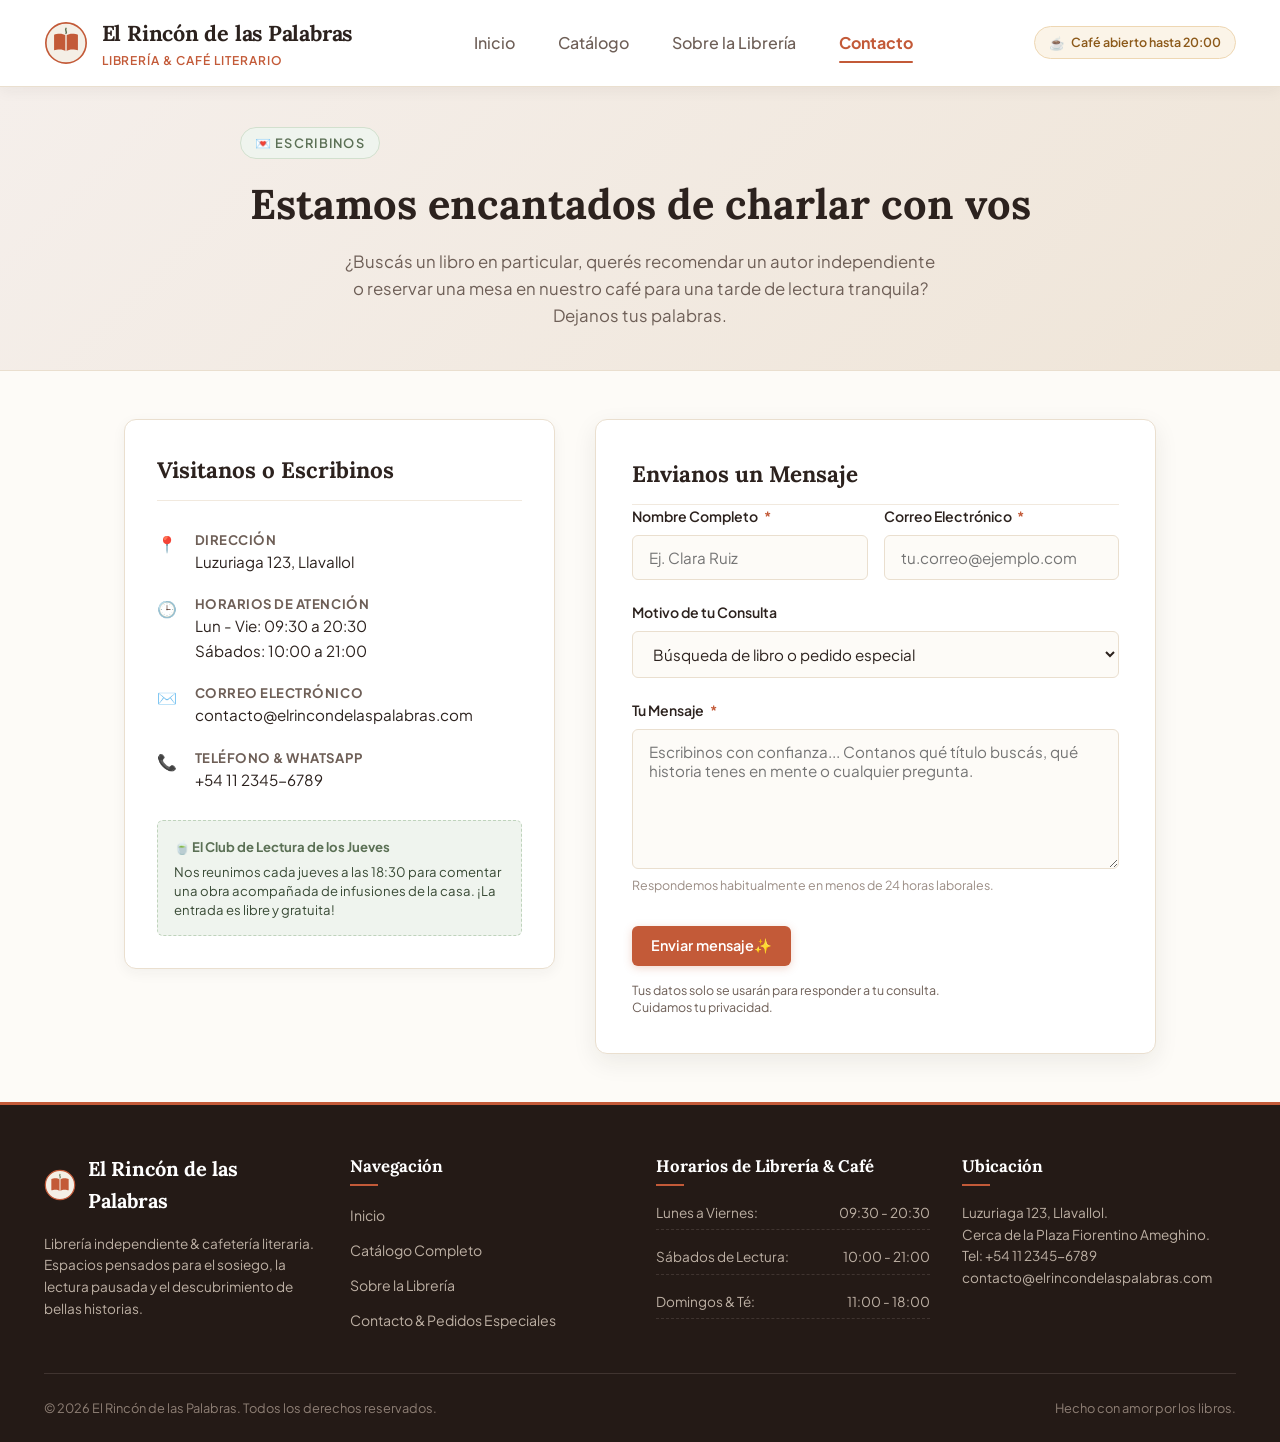
==== commit 9d4e1a2e: "Pequeños cambios v2" ====
--- a/pages/contacto.html
+++ b/pages/contacto.html
@@ -44,12 +44,12 @@
     </div>
   </header>
 
-  <!-- Banner Hero de Contacto -->
-  <section class="contact-hero" aria-labelledby="contact-heading">
-    <div class="contact-hero-container">
-      <span class="hero-badge">💌 Escribinos</span>
-      <h1 class="contact-hero-heading" id="contact-heading">Estamos encantados de charlar con vos</h1>
-      <p class="contact-hero-subtitle">
+  <!-- Banner de Contacto -->
+  <section class="contact-section" aria-labelledby="contact-heading">
+    <div class="contact-container">
+      <span class="section-badge">💌 Escribinos</span>
+      <h1 class="contact-heading" id="contact-heading">Estamos encantados de charlar con vos</h1>
+      <p class="contact-subtitle">
         ¿Buscás un libro en particular, querés recomendar un autor independiente o reservar una mesa en nuestro café
         para una tarde de lectura tranquila? Dejanos tus palabras.
       </p>
--- a/css/styles.css
+++ b/css/styles.css
@@ -227,20 +227,26 @@
   display: none;
 }
 
+.badge-icon {
+  display: inline-flex;
+  align-items: center;
+  line-height: 1;
+}
+
 .badge-text-short {
   display: none;
 }
 
 /* --------------------------------------------------------------------------
-   4. Welcome Banner
+   4. Banner Principal (Flexbox)
    -------------------------------------------------------------------------- */
-.welcome-banner {
+.banner {
   background: linear-gradient(135deg, var(--bg-cream) 0%, #F1E5D8 100%);
   border-bottom: 1px solid var(--border-warm);
   padding: 3rem 1.5rem;
 }
 
-.welcome-container {
+.banner-container {
   max-width: 1240px;
   margin: 0 auto;
   display: flex;
@@ -250,14 +256,14 @@
   flex-wrap: wrap;
 }
 
-.welcome-text-block {
+.banner-text-block {
   flex: 1 1 500px;
   display: flex;
   flex-direction: column;
   gap: 1rem;
 }
 
-.welcome-badge {
+.section-badge {
   display: inline-flex;
   align-items: center;
   gap: 0.5rem;
@@ -273,7 +279,7 @@
   align-self: flex-start;
 }
 
-.welcome-heading {
+.banner-heading {
   font-family: var(--font-serif);
   font-size: clamp(2rem, 4vw, 2.9rem);
   font-weight: 700;
@@ -281,18 +287,18 @@
   color: var(--text-main);
 }
 
-.welcome-heading em {
+.banner-heading em {
   font-style: italic;
   color: var(--accent-terracotta);
 }
 
-.welcome-description {
+.banner-description {
   font-size: 1.05rem;
   color: var(--text-muted);
   max-width: 580px;
 }
 
-.welcome-cta-group {
+.banner-cta-group {
   display: flex;
   align-items: center;
   gap: 1rem;
@@ -300,7 +306,7 @@
   flex-wrap: wrap;
 }
 
-.welcome-spotlight {
+.banner-spotlight {
   flex: 0 1 360px;
   background-color: var(--bg-surface);
   border: 1px solid var(--border-warm);
@@ -983,7 +989,7 @@
 }
 
 /* --------------------------------------------------------------------------
-   8. Contact Page Layout & Formspree Form
+   8. Contact Page Layout & Formspree Form (Flexbox)
    -------------------------------------------------------------------------- */
 .contact-section {
   background: linear-gradient(135deg, var(--bg-cream) 0%, #EFE5D8 100%);
@@ -1421,11 +1427,11 @@
 }
 
 @media (max-width: 680px) {
-  .hero-container {
+  .banner-container {
     flex-direction: column;
   }
 
-  .hero-spotlight {
+  .banner-spotlight {
     width: 100%;
     flex: 1 1 100%;
   }
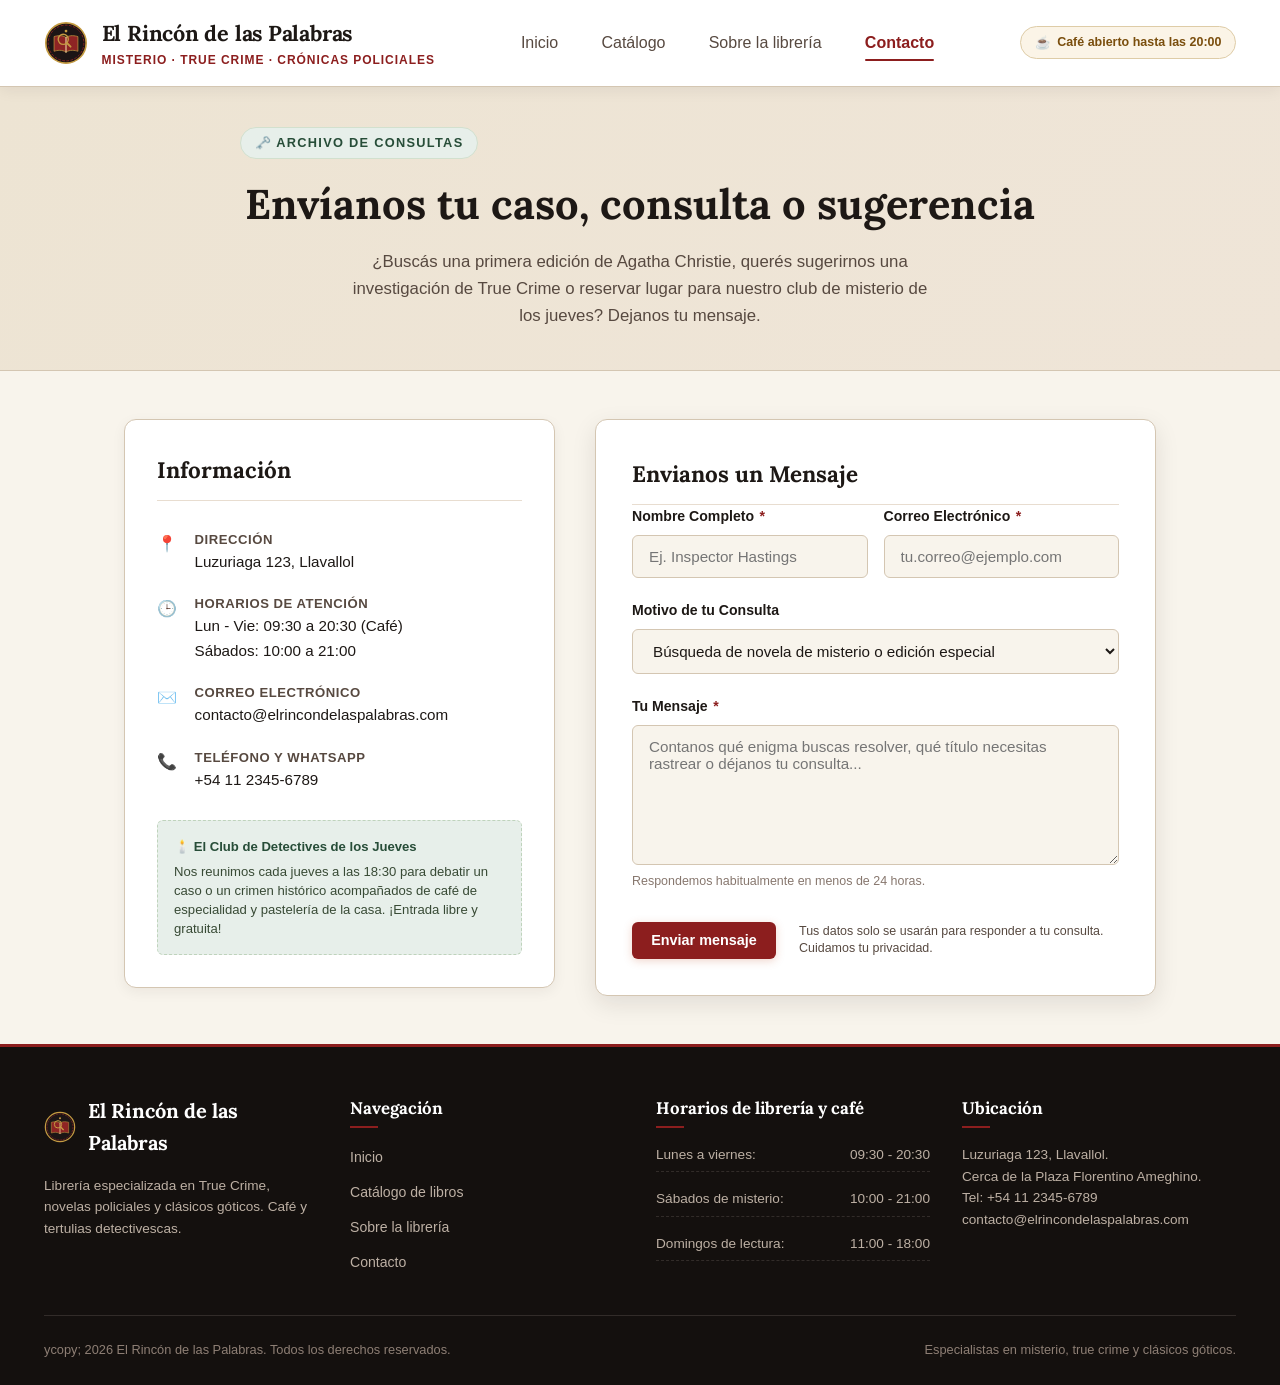
==== commit e47e3f22: "Primer commit" ====
--- a/pages/contacto.html
+++ b/pages/contacto.html
@@ -5,8 +5,8 @@
   <meta charset="UTF-8">
   <meta name="viewport" content="width=device-width, initial-scale=1.0">
   <meta name="description"
-    content="Ponete en contacto con El Rincón de las Palabras. Envianos consultas sobre libros descatalogados, reservas para nuestro club de lectura o pedidos especiales.">
-  <title>Contacto &amp; Pedidos Especiales | El Rincón de las Palabras</title>
+    content="Ponete en contacto con El Rincón de las Palabras. Envianos tus consultas sobre libros de misterio descatalogados, novelas de True Crime o reservas para nuestro club de lectura.">
+  <title>Contacto | El Rincón de las Palabras</title>
   <link rel="stylesheet" href="../css/styles.css">
 </head>
 
@@ -20,24 +20,24 @@
           height="44">
         <div class="brand-info">
           <span class="brand-title">El Rincón de las Palabras</span>
-          <span class="brand-tagline">Librería &amp; Café Literario</span>
+          <span class="brand-tagline">Misterio · True Crime · Crónicas policiales</span>
         </div>
       </a>
 
-      <nav class="main-navigation" aria-label="Navegación principal">
+      <nav class="main-navigation">
         <ul class="nav-links">
           <li class="nav-item"><a href="../index.html" id="nav-inicio">Inicio</a></li>
           <li class="nav-item"><a href="../index.html#catalogo" id="nav-catalogo">Catálogo</a></li>
           <li class="nav-item"><a href="../index.html#sobre-nosotros" id="nav-sobre-nosotros"><span
-                class="nav-label-long">Sobre la Librería</span><span class="nav-label-short">Librería</span></a></li>
+                class="nav-label-long">Sobre la librería</span><span class="nav-label-short">Librería</span></a></li>
           <li class="nav-item"><a href="contacto.html" class="active" id="nav-contacto">Contacto</a></li>
         </ul>
       </nav>
 
       <div class="header-actions">
         <span class="badge-cafe">
-          <span class="badge-icon" aria-hidden="true">☕</span>
-          <span class="badge-text-long">Café abierto hasta 20:00</span>
+          <span class="badge-icon">☕</span>
+          <span class="badge-text-long">Café abierto hasta las 20:00</span>
           <span class="badge-text-short">Café abierto</span>
         </span>
       </div>
@@ -45,28 +45,28 @@
   </header>
 
   <!-- Banner de Contacto -->
-  <section class="contact-section" aria-labelledby="contact-heading">
+  <section class="contact-section">
     <div class="contact-container">
-      <span class="section-badge">💌 Escribinos</span>
-      <h1 class="contact-heading" id="contact-heading">Estamos encantados de charlar con vos</h1>
+      <span class="section-badge">🗝️ Archivo de consultas</span>
+      <h1 class="contact-heading" id="contact-heading">Envíanos tu caso, consulta o sugerencia</h1>
       <p class="contact-subtitle">
-        ¿Buscás un libro en particular, querés recomendar un autor independiente o reservar una mesa en nuestro café
-        para una tarde de lectura tranquila? Dejanos tus palabras.
+        ¿Buscás una primera edición de Agatha Christie, querés sugerirnos una investigación de True Crime o reservar
+        lugar para nuestro club de misterio de los jueves? Dejanos tu mensaje.
       </p>
     </div>
   </section>
 
-  <!-- Contenedor Principal de Contacto: Información & Formulario Formspree -->
+  <!-- Contenedor Principal de Contacto: Información y Formulario Formspree -->
   <main class="contact-main">
 
     <!-- Tarjeta de Información y Detalles de la Librería -->
-    <aside class="contact-card-info" aria-label="Información de contacto de la librería">
-      <h2 class="contact-card-title">Visitanos o Escribinos</h2>
+    <aside class="contact-card-info">
+      <h2 class="contact-card-title">Información</h2>
 
       <div class="contact-detail-group">
 
         <div class="contact-item">
-          <div class="contact-icon" aria-hidden="true">📍</div>
+          <div class="contact-icon">📍</div>
           <div class="contact-item-text">
             <span class="contact-item-title">Dirección</span>
             <span class="contact-item-value">Luzuriaga 123, Llavallol</span>
@@ -74,15 +74,16 @@
         </div>
 
         <div class="contact-item">
-          <div class="contact-icon" aria-hidden="true">🕒</div>
+          <div class="contact-icon">🕒</div>
           <div class="contact-item-text">
             <span class="contact-item-title">Horarios de Atención</span>
-            <span class="contact-item-value">Lun - Vie: 09:30 a 20:30<br>Sábados: 10:00 a 21:00</span>
-          </div>
-        </div>
-
-        <div class="contact-item">
-          <div class="contact-icon" aria-hidden="true">✉️</div>
+            <span class="contact-item-value">Lun - Vie: 09:30 a 20:30 (Café)<br>Sábados: 10:00 a
+              21:00</span>
+          </div>
+        </div>
+
+        <div class="contact-item">
+          <div class="contact-icon">✉️</div>
           <div class="contact-item-text">
             <span class="contact-item-title">Correo Electrónico</span>
             <span class="contact-item-value">contacto@elrincondelaspalabras.com</span>
@@ -90,9 +91,9 @@
         </div>
 
         <div class="contact-item">
-          <div class="contact-icon" aria-hidden="true">📞</div>
-          <div class="contact-item-text">
-            <span class="contact-item-title">Teléfono &amp; WhatsApp</span>
+          <div class="contact-icon">📞</div>
+          <div class="contact-item-text">
+            <span class="contact-item-title">Teléfono y WhatsApp</span>
             <span class="contact-item-value">+54 11 2345-6789</span>
           </div>
         </div>
@@ -100,14 +101,14 @@
       </div>
 
       <div class="sidebar-cozy-note">
-        <strong>🍵 El Club de Lectura de los Jueves</strong>
-        <span>Nos reunimos cada jueves a las 18:30 para comentar una obra acompañada de infusiones de la casa. ¡La
-          entrada es libre y gratuita!</span>
+        <strong>🕯️ El Club de Detectives de los Jueves</strong>
+        <span>Nos reunimos cada jueves a las 18:30 para debatir un caso o un crimen histórico
+          acompañados de café de especialidad y pastelería de la casa. ¡Entrada libre y gratuita!</span>
       </div>
     </aside>
 
     <!-- Contenedor del Formulario Formspree -->
-    <section class="contact-form-wrapper" aria-labelledby="form-heading">
+    <section class="contact-form-wrapper">
       <h2 class="contact-card-title" id="form-heading">Envianos un Mensaje</h2>
 
       <!-- Formulario Integrado con Formspree -->
@@ -117,15 +118,15 @@
         <div class="form-row">
           <div class="form-group">
             <label for="campo-nombre" class="form-label">
-              Nombre Completo <span class="required-dot" aria-hidden="true">*</span>
+              Nombre Completo <span class="required-dot">*</span>
             </label>
-            <input type="text" id="campo-nombre" name="name" class="form-input" placeholder="Ej. Clara Ruiz" required
-              autocomplete="name">
+            <input type="text" id="campo-nombre" name="name" class="form-input" placeholder="Ej. Inspector Hastings"
+              required autocomplete="name">
           </div>
 
           <div class="form-group">
             <label for="campo-email" class="form-label">
-              Correo Electrónico <span class="required-dot" aria-hidden="true">*</span>
+              Correo Electrónico <span class="required-dot">*</span>
             </label>
             <input type="email" id="campo-email" name="email" class="form-input" placeholder="tu.correo@ejemplo.com"
               required autocomplete="email">
@@ -138,29 +139,29 @@
             Motivo de tu Consulta
           </label>
           <select id="campo-motivo" name="subject" class="form-select">
-            <option value="pedido-especial">Búsqueda de libro o pedido especial</option>
-            <option value="reserva-cafe">Reserva de mesa o espacio en el café</option>
-            <option value="club-lectura">Información sobre el Club de Lectura</option>
-            <option value="editorial-indie">Propuesta de autor o editorial independiente</option>
-            <option value="otro">Otro mensaje</option>
+            <option value="pedido-especial">Búsqueda de novela de misterio o edición especial</option>
+            <option value="true-crime">Consulta sobre obras de misterio</option>
+            <option value="club-lectura">Reserva para el Club de Lectura de los Jueves</option>
+            <option value="propuesta-editorial">Propuesta editorial o autor independiente</option>
+            <option value="otro">Otro mensaje o pista</option>
           </select>
         </div>
 
         <!-- Campo de Mensaje -->
         <div class="form-group">
           <label for="campo-mensaje" class="form-label">
-            Tu Mensaje <span class="required-dot" aria-hidden="true">*</span>
+            Tu Mensaje <span class="required-dot">*</span>
           </label>
           <textarea id="campo-mensaje" name="message" class="form-textarea"
-            placeholder="Escribinos con confianza... Contanos qué título buscás, qué historia tenes en mente o cualquier pregunta."
+            placeholder="Contanos qué enigma buscas resolver, qué título necesitas rastrear o déjanos tu consulta..."
             required></textarea>
-          <span class="form-helper">Respondemos habitualmente en menos de 24 horas laborales.</span>
+          <span class="form-helper">Respondemos habitualmente en menos de 24 horas.</span>
         </div>
 
         <!-- Botón de Envío y Aviso -->
         <div class="form-submit-block">
           <button type="submit" class="btn-primary" id="btn-enviar-formulario">
-            Enviar mensaje✨
+            Enviar mensaje
           </button>
           <p class="form-privacy-note">
             Tus datos solo se usarán para responder a tu consulta. Cuidamos tu privacidad.
@@ -183,8 +184,8 @@
             <span class="footer-brand-title">El Rincón de las Palabras</span>
           </div>
           <p class="footer-description">
-            Librería independiente &amp; cafetería literaria. Espacios pensados para el sosiego, la lectura pausada y el
-            descubrimiento de bellas historias.
+            Librería especializada en True Crime, novelas policiales y clásicos góticos. Café y tertulias
+            detectivescas.
           </p>
         </div>
 
@@ -192,24 +193,24 @@
           <h4 class="footer-col-title">Navegación</h4>
           <ul class="footer-links">
             <li><a href="../index.html">Inicio</a></li>
-            <li><a href="../index.html#catalogo">Catálogo Completo</a></li>
-            <li><a href="../index.html#sobre-nosotros">Sobre la Librería</a></li>
-            <li><a href="contacto.html">Contacto &amp; Pedidos Especiales</a></li>
+            <li><a href="../index.html#catalogo">Catálogo de libros</a></li>
+            <li><a href="../index.html#sobre-nosotros">Sobre la librería</a></li>
+            <li><a href="contacto.html">Contacto</a></li>
           </ul>
         </div>
 
         <div class="footer-col">
-          <h4 class="footer-col-title">Horarios de Librería &amp; Café</h4>
+          <h4 class="footer-col-title">Horarios de librería y café</h4>
           <div class="footer-hours-item">
-            <span>Lunes a Viernes:</span>
+            <span>Lunes a viernes:</span>
             <span>09:30 - 20:30</span>
           </div>
           <div class="footer-hours-item">
-            <span>Sábados de Lectura:</span>
+            <span>Sábados de misterio:</span>
             <span>10:00 - 21:00</span>
           </div>
           <div class="footer-hours-item">
-            <span>Domingos &amp; Té:</span>
+            <span>Domingos de lectura:</span>
             <span>11:00 - 18:00</span>
           </div>
         </div>
@@ -218,7 +219,7 @@
           <h4 class="footer-col-title">Ubicación</h4>
           <p class="footer-description">
             Luzuriaga 123, Llavallol.<br>
-            Cerca de la Plaza Fiorentino Ameghino.<br>
+            Cerca de la Plaza Florentino Ameghino.<br>
             Tel: +54 11 2345-6789<br>
             contacto@elrincondelaspalabras.com
           </p>
@@ -227,8 +228,8 @@
       </div>
 
       <div class="footer-bottom">
-        <p>&copy; 2026 El Rincón de las Palabras. Todos los derechos reservados.</p>
-        <p>Hecho con amor por los libros.</p>
+        <p>ycopy; 2026 El Rincón de las Palabras. Todos los derechos reservados.</p>
+        <p>Especialistas en misterio, true crime y clásicos góticos.</p>
       </div>
     </div>
   </footer>
--- a/css/styles.css
+++ b/css/styles.css
@@ -1,53 +1,57 @@
 /* ==========================================================================
    Book Store - "El Rincón de las Palabras"
-   Theme: Cozy & Indie Style
+   Theme: True Crime
    ========================================================================== */
 
 /* --------------------------------------------------------------------------
-   1. Google Fonts Import & CSS Variables (Design Tokens)
+   1. Google Fonts Import y CSS Variables
    -------------------------------------------------------------------------- */
-@import url('https://fonts.googleapis.com/css2?family=Lora:ital,wght@0,400..700;1,400..700&family=Plus+Jakarta+Sans:ital,wght@0,300..800;1,300..800&display=swap');
+@import url("https://fonts.googleapis.com/css2?family=Lora:ital,wght@0,400..700;1,400..700yfamily=Plus+Jakarta+Sans:ital,wght@0,300..800;1,300..800ydisplay=swap");
 
 :root {
-  /* Cozy Color Palette */
-  --bg-parchment: #FDFBF7;
-  --bg-cream: #F5EFEB;
-  --bg-surface: #FFFFFF;
-  --bg-card-hover: #FCFAF6;
-
-  /* Text & Inks */
-  --text-main: #2C221E;
-  --text-muted: #6E5F57;
-  --text-light: #9B8D85;
-
-  /* Accent Colors */
-  --accent-terracotta: #C35A38;
-  --accent-terracotta-hover: #A84729;
-  --accent-terracotta-light: #F8EBE6;
-
-  --accent-olive: #5B7055;
-  --accent-olive-hover: #475842;
-  --accent-olive-light: #EFF4EE;
-
-  --accent-amber: #D99B43;
-  --accent-amber-light: #FBF4E8;
-
-  --border-warm: #EADFCF;
-  --border-warm-subtle: #F1E9DE;
-
-  /* Typography */
-  --font-serif: 'Lora', Georgia, serif;
-  --font-sans: 'Plus Jakarta Sans', -apple-system, BlinkMacSystemFont, sans-serif;
-
-  /* Shadows & Elevations */
-  --shadow-subtle: 0 4px 14px rgba(44, 34, 30, 0.05);
-  --shadow-medium: 0 8px 24px rgba(44, 34, 30, 0.08);
-  --shadow-hover: 0 14px 32px rgba(44, 34, 30, 0.12);
-
-  /* Transitions */
+  /* True Crime y Victorian Noir Palette */
+  --bg-parchment: #f8f4ec;
+  --bg-cream: #ede4d3;
+  --bg-surface: #ffffff;
+  --bg-card-hover: #fbf7ef;
+
+  /* Texto y Tinta */
+  --text-main: #1d1815;
+  --text-muted: #574940;
+  --text-light: #87776e;
+
+  /* Accent Colors - Victorian Crimson Red */
+  --accent-terracotta: #8c1e1e;
+  --accent-terracotta-hover: #6e1212;
+  --accent-terracotta-light: #f7eaea;
+
+  /* Esmeralda */
+  --accent-olive: #274d38;
+  --accent-olive-hover: #1a3827;
+  --accent-olive-light: #e7efea;
+
+  /* Oro y cobre */
+  --accent-amber: #b87b1e;
+  --accent-amber-light: #fbf4e7;
+
+  /* Papel viejo */
+  --border-warm: #d4c6b2;
+  --border-warm-subtle: #e8ddd0;
+
+  /* Tipografía */
+  --font-serif: "Lora", Georgia, serif;
+  --font-sans:
+    "Plus Jakarta Sans", -apple-system, BlinkMacSystemFont, sans-serif;
+
+  /* Sombras y elevaciones */
+  --shadow-subtle: 0 4px 14px rgba(29, 24, 21, 0.06);
+  --shadow-medium: 0 8px 24px rgba(29, 24, 21, 0.1);
+  --shadow-hover: 0 14px 32px rgba(29, 24, 21, 0.16);
+
+  /* Trancisiones */
   --transition-smooth: all 0.25s cubic-bezier(0.16, 1, 0.3, 1);
 
-  /* Radius */
+  /* Radio */
   --radius-sm: 6px;
   --radius-md: 12px;
   --radius-lg: 18px;
@@ -55,7 +59,7 @@
 }
 
 /* --------------------------------------------------------------------------
-   2. Modern Reset & Base Rules
+   2. Main
    -------------------------------------------------------------------------- */
 *,
 *::before,
@@ -109,7 +113,7 @@
 }
 
 /* --------------------------------------------------------------------------
-   3. Header & Navigation
+   3. Header y Nav
    -------------------------------------------------------------------------- */
 .site-header {
   background-color: var(--bg-surface);
@@ -194,7 +198,7 @@
 }
 
 .nav-item a.active::after {
-  content: '';
+  content: "";
   position: absolute;
   bottom: -4px;
   left: 0.6rem;
@@ -218,8 +222,8 @@
   font-weight: 600;
   padding: 0.35rem 0.85rem;
   background-color: var(--accent-amber-light);
-  color: #8C5919;
-  border: 1px solid #EED7B3;
+  color: #7a4e0d;
+  border: 1px solid #decca7;
   border-radius: var(--radius-full);
 }
 
@@ -238,10 +242,10 @@
 }
 
 /* --------------------------------------------------------------------------
-   4. Banner Principal (Flexbox)
+   4. Banner Principal
    -------------------------------------------------------------------------- */
 .banner {
-  background: linear-gradient(135deg, var(--bg-cream) 0%, #F1E5D8 100%);
+  background: linear-gradient(135deg, var(--bg-cream) 0%, #e5d7c2 100%);
   border-bottom: 1px solid var(--border-warm);
   padding: 3rem 1.5rem;
 }
@@ -273,7 +277,7 @@
   letter-spacing: 0.1em;
   color: var(--accent-olive);
   background-color: var(--accent-olive-light);
-  border: 1px solid #D2E0CE;
+  border: 1px solid #d2e0ce;
   padding: 0.3rem 0.85rem;
   border-radius: var(--radius-full);
   align-self: flex-start;
@@ -346,7 +350,7 @@
 }
 
 /* --------------------------------------------------------------------------
-   5. Main Layout & Catalog 
+   5. Main Layout y Catalogo 
    -------------------------------------------------------------------------- */
 .main-layout {
   max-width: 1240px;
@@ -359,7 +363,7 @@
   flex: 1 0 auto;
 }
 
-/* Sidebar Filters */
+/* Filtros Sidebar */
 .filters-sidebar {
   flex: 0 0 260px;
   background-color: var(--bg-surface);
@@ -436,11 +440,11 @@
 
 .sidebar-cozy-note {
   background-color: var(--accent-olive-light);
-  border: 1px dashed #BFD3BC;
+  border: 1px dashed #bfd3bc;
   border-radius: var(--radius-sm);
   padding: 1rem;
   font-size: 0.82rem;
-  color: #384A35;
+  color: #384a35;
   line-height: 1.45;
   display: flex;
   flex-direction: column;
@@ -451,7 +455,7 @@
   color: var(--accent-olive);
 }
 
-/* Catalog Section */
+/* Sección Catalogo */
 .catalog-section {
   flex: 1 1 auto;
   display: flex;
@@ -484,7 +488,7 @@
   color: var(--text-light);
 }
 
-/* Products*/
+/* Productos*/
 .books-container {
   display: flex;
   flex-wrap: wrap;
@@ -492,7 +496,7 @@
   justify-content: flex-start;
 }
 
-/* Book Card Component */
+/* Componentes Book Card */
 .book-card {
   flex: 1 1 280px;
   max-width: 380px;
@@ -509,7 +513,7 @@
 .book-card:hover {
   transform: translateY(-5px);
   box-shadow: var(--shadow-hover);
-  border-color: #DCCBB6;
+  border-color: #dccbb6;
 }
 
 .book-cover-wrapper {
@@ -548,22 +552,22 @@
 
 .badge-featured {
   background-color: var(--accent-terracotta);
-  color: #FFFFFF;
+  color: #ffffff;
 }
 
 .badge-indie {
   background-color: var(--accent-olive);
-  color: #FFFFFF;
+  color: #ffffff;
 }
 
 .badge-award {
   background-color: var(--accent-amber);
-  color: #FFFFFF;
+  color: #ffffff;
 }
 
 .badge-classic {
-  background-color: #55443D;
-  color: #FFFFFF;
+  background-color: #27211e;
+  color: #ffffff;
 }
 
 .book-card-body {
@@ -623,7 +627,7 @@
 
 .book-card-footer {
   padding: 1rem 1.25rem;
-  background-color: #FAF6F0;
+  background-color: #faf6f0;
   border-top: 1px solid var(--border-warm-subtle);
   display: flex;
   justify-content: space-between;
@@ -649,7 +653,7 @@
 }
 
 /* --------------------------------------------------------------------------
-   6. Buttons & Interactive Controls
+   6. Botones y controles interactivos
    -------------------------------------------------------------------------- */
 .btn-primary {
   display: inline-flex;
@@ -657,7 +661,7 @@
   justify-content: center;
   gap: 0.5rem;
   background-color: var(--accent-terracotta);
-  color: #FFFFFF;
+  color: #ffffff;
   border: none;
   padding: 0.65rem 1.2rem;
   border-radius: var(--radius-sm);
@@ -697,7 +701,7 @@
 
 .btn-secondary:hover {
   background-color: var(--bg-cream);
-  border-color: #DCCBB6;
+  border-color: #dccbb6;
   color: var(--accent-terracotta);
 }
 
@@ -707,10 +711,10 @@
 }
 
 /* --------------------------------------------------------------------------
-   7. Reviews Section & Reader reviews
+   7. Sección reviews
    -------------------------------------------------------------------------- */
 .reviews-section {
-  background: linear-gradient(180deg, var(--bg-parchment) 0%, #F6EDE5 100%);
+  background: linear-gradient(180deg, var(--bg-parchment) 0%, #f6ede5 100%);
   border-top: 1px solid var(--border-warm);
   border-bottom: 1px solid var(--border-warm);
   padding: 4.5rem 1.5rem;
@@ -823,7 +827,7 @@
 .review-card:hover {
   transform: translateY(-4px);
   box-shadow: var(--shadow-hover);
-  border-color: #DCCBB6;
+  border-color: #dccbb6;
 }
 
 .review-card-top {
@@ -918,25 +922,25 @@
   font-family: var(--font-serif);
   font-weight: 700;
   font-size: 1rem;
-  color: #FFFFFF;
+  color: #ffffff;
   flex-shrink: 0;
   box-shadow: 0 2px 6px rgba(0, 0, 0, 0.1);
 }
 
 .avatar-terracotta {
-  background: linear-gradient(135deg, #C35A38, #A84729);
+  background: linear-gradient(135deg, #c35a38, #a84729);
 }
 
 .avatar-olive {
-  background: linear-gradient(135deg, #5B7055, #475842);
+  background: linear-gradient(135deg, #5b7055, #475842);
 }
 
 .avatar-amber {
-  background: linear-gradient(135deg, #D99B43, #B87E2E);
+  background: linear-gradient(135deg, #d99b43, #b87e2e);
 }
 
 .avatar-wood {
-  background: linear-gradient(135deg, #6E5F57, #55443D);
+  background: linear-gradient(135deg, #6e5f57, #55443d);
 }
 
 .review-author-info {
@@ -989,10 +993,10 @@
 }
 
 /* --------------------------------------------------------------------------
-   8. Contact Page Layout & Formspree Form (Flexbox)
+   8. Layout de página de contacto y Formspree
    -------------------------------------------------------------------------- */
 .contact-section {
-  background: linear-gradient(135deg, var(--bg-cream) 0%, #EFE5D8 100%);
+  background: linear-gradient(135deg, var(--bg-cream) 0%, #efe5d8 100%);
   border-bottom: 1px solid var(--border-warm);
   padding: 2.5rem 1.5rem;
   text-align: center;
@@ -1151,7 +1155,7 @@
 .form-textarea:focus {
   outline: none;
   border-color: var(--accent-terracotta);
-  background-color: #FFFFFF;
+  background-color: #ffffff;
   box-shadow: 0 0 0 3px rgba(195, 90, 56, 0.18);
 }
 
@@ -1185,8 +1189,8 @@
    8. Footer
    -------------------------------------------------------------------------- */
 .site-footer {
-  background-color: #241A16;
-  color: #DCCBBF;
+  background-color: #14100e;
+  color: #dccbbf;
   border-top: 3px solid var(--accent-terracotta);
   margin-top: auto;
 }
@@ -1224,26 +1228,26 @@
 .footer-brand-title {
   font-family: var(--font-serif);
   font-size: 1.25rem;
-  color: #FFFFFF;
+  color: #ffffff;
   font-weight: 700;
 }
 
 .footer-description {
   font-size: 0.85rem;
   line-height: 1.6;
-  color: #BDB0A4;
+  color: #bdb0a4;
 }
 
 .footer-col-title {
   font-family: var(--font-serif);
   font-size: 1.05rem;
-  color: #FFFFFF;
+  color: #ffffff;
   position: relative;
   padding-bottom: 0.4rem;
 }
 
 .footer-col-title::after {
-  content: '';
+  content: "";
   position: absolute;
   bottom: 0;
   left: 0;
@@ -1260,7 +1264,7 @@
 
 .footer-links a {
   font-size: 0.88rem;
-  color: #BDB0A4;
+  color: #bdb0a4;
 }
 
 .footer-links a:hover {
@@ -1272,7 +1276,7 @@
   display: flex;
   justify-content: space-between;
   font-size: 0.85rem;
-  color: #BDB0A4;
+  color: #bdb0a4;
   padding-bottom: 0.35rem;
   border-bottom: 1px dashed rgba(220, 203, 191, 0.15);
 }
@@ -1286,11 +1290,11 @@
   padding-top: 1.5rem;
   border-top: 1px solid rgba(220, 203, 191, 0.15);
   font-size: 0.8rem;
-  color: #8E7F75;
+  color: #8e7f75;
 }
 
 /* --------------------------------------------------------------------------
-   10. Responsive Design & Media Queries
+   10. Diseño Responsive y Media Queries
    -------------------------------------------------------------------------- */
 @media (max-width: 960px) {
   .main-layout {
@@ -1492,4 +1496,4 @@
     font-size: 0.68rem;
     padding: 0.2rem 0.45rem;
   }
-}+}
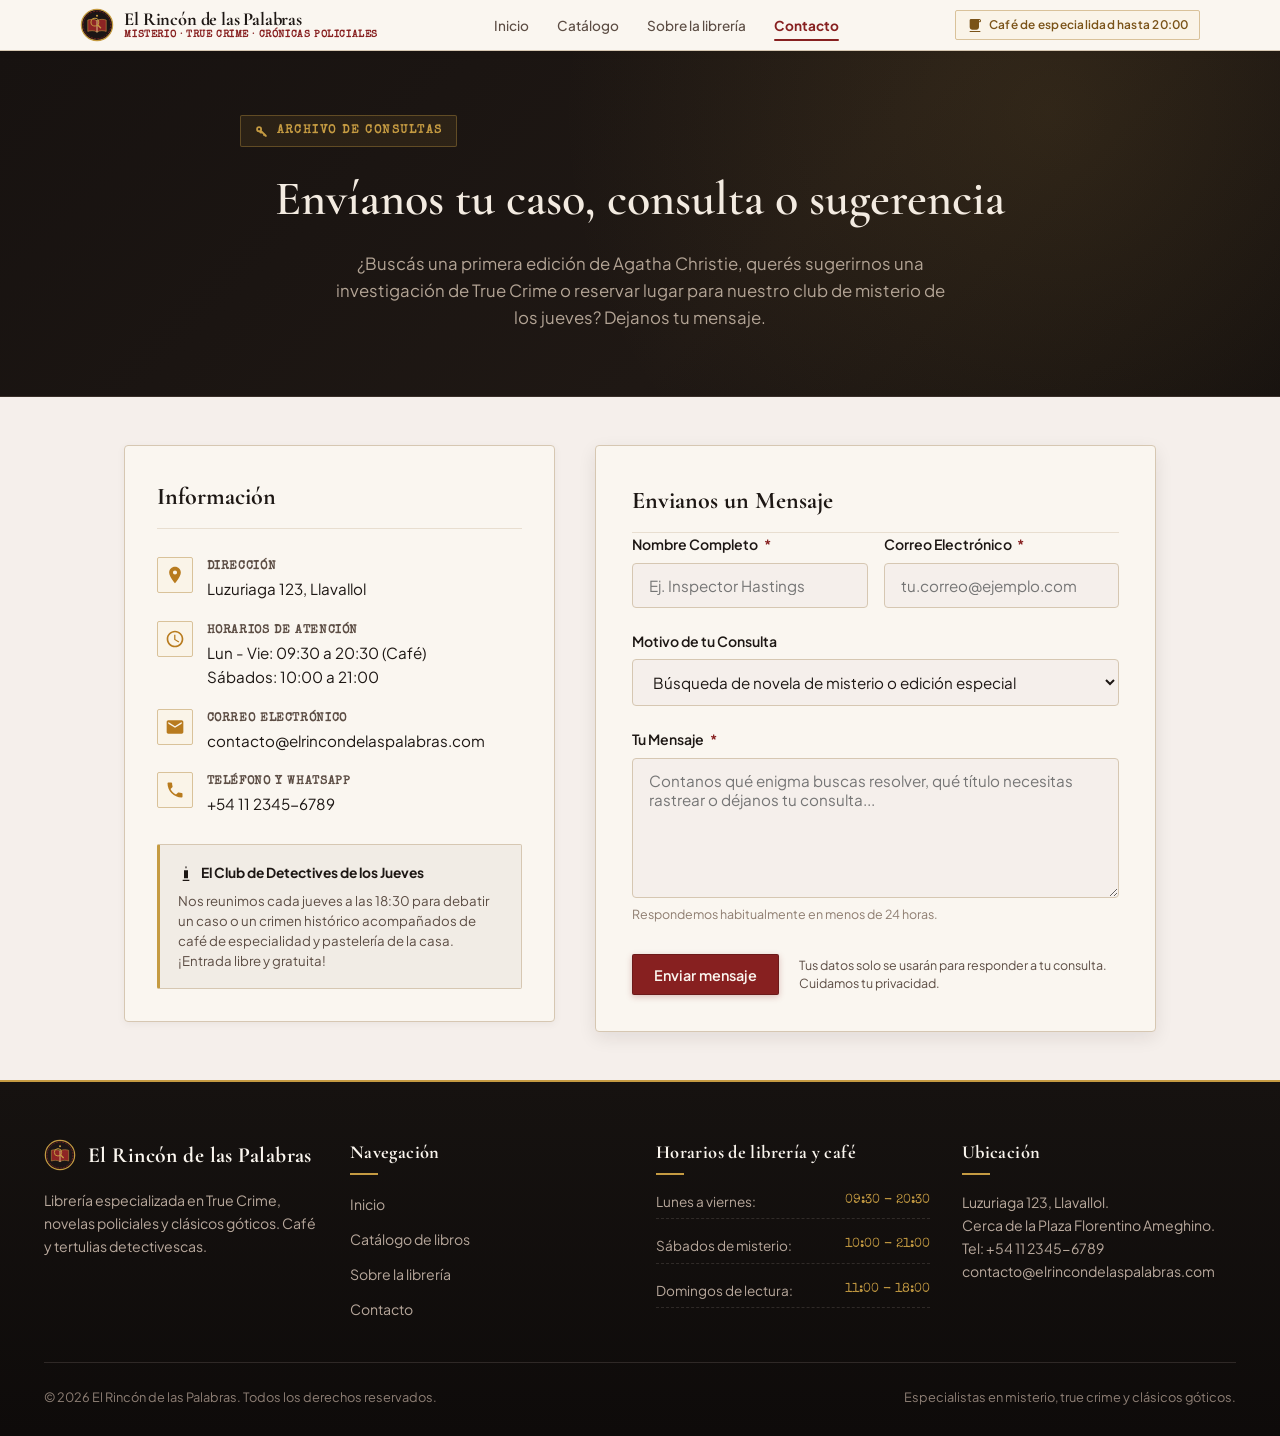
==== commit bb1aaa42: "Segundo commit: minor changes" ====
--- a/pages/contacto.html
+++ b/pages/contacto.html
@@ -1,239 +1,325 @@
-<!DOCTYPE html>
+<!doctype html>
 <html lang="es">
-
-<head>
-  <meta charset="UTF-8">
-  <meta name="viewport" content="width=device-width, initial-scale=1.0">
-  <meta name="description"
-    content="Ponete en contacto con El Rincón de las Palabras. Envianos tus consultas sobre libros de misterio descatalogados, novelas de True Crime o reservas para nuestro club de lectura.">
-  <title>Contacto | El Rincón de las Palabras</title>
-  <link rel="stylesheet" href="../css/styles.css">
-</head>
-
-<body>
-
-  <!-- Encabezado Principal & Navegación -->
-  <header class="site-header">
-    <div class="header-container">
-      <a href="../index.html" class="brand-link" id="brand-home-link">
-        <img src="../img/logo-bookstore.svg" alt="Logotipo El Rincón de las Palabras" class="brand-logo" width="44"
-          height="44">
-        <div class="brand-info">
-          <span class="brand-title">El Rincón de las Palabras</span>
-          <span class="brand-tagline">Misterio · True Crime · Crónicas policiales</span>
-        </div>
-      </a>
-
-      <nav class="main-navigation">
-        <ul class="nav-links">
-          <li class="nav-item"><a href="../index.html" id="nav-inicio">Inicio</a></li>
-          <li class="nav-item"><a href="../index.html#catalogo" id="nav-catalogo">Catálogo</a></li>
-          <li class="nav-item"><a href="../index.html#sobre-nosotros" id="nav-sobre-nosotros"><span
-                class="nav-label-long">Sobre la librería</span><span class="nav-label-short">Librería</span></a></li>
-          <li class="nav-item"><a href="contacto.html" class="active" id="nav-contacto">Contacto</a></li>
-        </ul>
-      </nav>
-
-      <div class="header-actions">
-        <span class="badge-cafe">
-          <span class="badge-icon">☕</span>
-          <span class="badge-text-long">Café abierto hasta las 20:00</span>
-          <span class="badge-text-short">Café abierto</span>
+  <head>
+    <meta charset="UTF-8" />
+    <meta name="viewport" content="width=device-width, initial-scale=1.0" />
+    <meta
+      name="description"
+      content="Ponete en contacto con El Rincón de las Palabras. Envianos tus consultas sobre libros de misterio descatalogados, novelas de True Crime o reservas para nuestro club de lectura."
+    />
+    <title>Contacto | El Rincón de las Palabras</title>
+    <link rel="preconnect" href="https://fonts.googleapis.com" />
+    <link rel="preconnect" href="https://fonts.gstatic.com" crossorigin />
+    <link
+      href="https://fonts.googleapis.com/css2?family=Cormorant+Garamond:ital,wght@0,500;0,600;0,700;1,400;1,600&family=Lora:ital,wght@0,400..700;1,400..700&family=Plus+Jakarta+Sans:wght@400;500;600;700&family=Special+Elite&display=swap"
+      rel="stylesheet"
+    />
+    <link rel="stylesheet" href="../css/styles.css" />
+  </head>
+
+  <body>
+    <!-- Encabezado Principal y Navegación -->
+    <header class="site-header">
+      <div class="header-container">
+        <a href="../index.html" class="brand-link" id="brand-home-link">
+          <img
+            src="../img/logo-bookstore.svg"
+            alt="Logotipo El Rincón de las Palabras"
+            class="brand-logo"
+            width="34"
+            height="34"
+          />
+          <div class="brand-info">
+            <span class="brand-title">El Rincón de las Palabras</span>
+            <span class="brand-tagline"
+              >Misterio · True Crime · Crónicas policiales</span
+            >
+          </div>
+        </a>
+
+        <nav class="main-navigation">
+          <ul class="nav-links">
+            <li class="nav-item">
+              <a href="../index.html" id="nav-inicio">Inicio</a>
+            </li>
+            <li class="nav-item">
+              <a href="../index.html#catalogo" id="nav-catalogo">Catálogo</a>
+            </li>
+            <li class="nav-item">
+              <a href="../index.html#sobre-nosotros" id="nav-sobre-nosotros"
+                ><span class="nav-label-long">Sobre la librería</span
+                ><span class="nav-label-short">Librería</span></a
+              >
+            </li>
+            <li class="nav-item">
+              <a href="contacto.html" class="active" id="nav-contacto"
+                >Contacto</a
+              >
+            </li>
+          </ul>
+        </nav>
+
+        <div class="header-actions">
+          <span class="badge-cafe">
+            <svg class="ui-icon" viewBox="0 0 24 24" aria-hidden="true" width="16" height="16"><path fill="currentColor" d="M18.5 3H6c-1.1 0-2 .9-2 2v10c0 2.2 1.8 4 4 4h6c2.2 0 4-1.8 4-4V8h.5c1.4 0 2.5-1.1 2.5-2.5S19.9 3 18.5 3zm0 3.5H18V4.5h.5c.6 0 1 .4 1 1s-.4 1-1 1zM4 21h16v1.5H4z"/></svg>
+            <span class="badge-text-long">Café de especialidad hasta 20:00</span>
+            <span class="badge-text-short">Café abierto</span>
+          </span>
+        </div>
+      </div>
+    </header>
+
+    <!-- Banner de Contacto -->
+    <section class="contact-section">
+      <div class="contact-container">
+        <span class="section-badge">
+          <svg class="ui-icon" viewBox="0 0 24 24" aria-hidden="true" width="14" height="14"><path fill="currentColor" d="M7 14A5 5 0 1 1 12 9c0 .7-.1 1.4-.4 2L20 19.4V22h-2.6l-1.8-1.8H14v-2.4l-2.4-2.4c-.2.4-.4.8-.6 1.2A5 5 0 0 1 7 14zm0-3a2 2 0 1 0 0-4 2 2 0 0 0 0 4z"/></svg>
+          <span>Archivo de consultas</span>
         </span>
+        <h1 class="contact-heading" id="contact-heading">
+          Envíanos tu caso, consulta o sugerencia
+        </h1>
+        <p class="contact-subtitle">
+          ¿Buscás una primera edición de Agatha Christie, querés sugerirnos una
+          investigación de True Crime o reservar lugar para nuestro club de
+          misterio de los jueves? Dejanos tu mensaje.
+        </p>
       </div>
-    </div>
-  </header>
-
-  <!-- Banner de Contacto -->
-  <section class="contact-section">
-    <div class="contact-container">
-      <span class="section-badge">🗝️ Archivo de consultas</span>
-      <h1 class="contact-heading" id="contact-heading">Envíanos tu caso, consulta o sugerencia</h1>
-      <p class="contact-subtitle">
-        ¿Buscás una primera edición de Agatha Christie, querés sugerirnos una investigación de True Crime o reservar
-        lugar para nuestro club de misterio de los jueves? Dejanos tu mensaje.
-      </p>
-    </div>
-  </section>
-
-  <!-- Contenedor Principal de Contacto: Información y Formulario Formspree -->
-  <main class="contact-main">
-
-    <!-- Tarjeta de Información y Detalles de la Librería -->
-    <aside class="contact-card-info">
-      <h2 class="contact-card-title">Información</h2>
-
-      <div class="contact-detail-group">
-
-        <div class="contact-item">
-          <div class="contact-icon">📍</div>
-          <div class="contact-item-text">
-            <span class="contact-item-title">Dirección</span>
-            <span class="contact-item-value">Luzuriaga 123, Llavallol</span>
-          </div>
-        </div>
-
-        <div class="contact-item">
-          <div class="contact-icon">🕒</div>
-          <div class="contact-item-text">
-            <span class="contact-item-title">Horarios de Atención</span>
-            <span class="contact-item-value">Lun - Vie: 09:30 a 20:30 (Café)<br>Sábados: 10:00 a
-              21:00</span>
-          </div>
-        </div>
-
-        <div class="contact-item">
-          <div class="contact-icon">✉️</div>
-          <div class="contact-item-text">
-            <span class="contact-item-title">Correo Electrónico</span>
-            <span class="contact-item-value">contacto@elrincondelaspalabras.com</span>
-          </div>
-        </div>
-
-        <div class="contact-item">
-          <div class="contact-icon">📞</div>
-          <div class="contact-item-text">
-            <span class="contact-item-title">Teléfono y WhatsApp</span>
-            <span class="contact-item-value">+54 11 2345-6789</span>
-          </div>
-        </div>
-
+    </section>
+
+    <!-- Contenedor Principal de Contacto: Información y Formulario Formspree -->
+    <main class="contact-main">
+      <!-- Tarjeta de Información y Detalles de la Librería -->
+      <aside class="contact-card-info">
+        <h2 class="contact-card-title">Información</h2>
+
+        <div class="contact-detail-group">
+          <div class="contact-item">
+            <div class="contact-icon">
+              <svg class="ui-icon" viewBox="0 0 24 24" width="20" height="20" aria-hidden="true"><path fill="currentColor" d="M12 2C8.13 2 5 5.13 5 9c0 5.25 7 13 7 13s7-7.75 7-13c0-3.87-3.13-7-7-7zm0 9.5a2.5 2.5 0 0 1 0-5 2.5 2.5 0 0 1 0 5z"/></svg>
+            </div>
+            <div class="contact-item-text">
+              <span class="contact-item-title">Dirección</span>
+              <span class="contact-item-value">Luzuriaga 123, Llavallol</span>
+            </div>
+          </div>
+
+          <div class="contact-item">
+            <div class="contact-icon">
+              <svg class="ui-icon" viewBox="0 0 24 24" width="20" height="20" aria-hidden="true"><path fill="currentColor" d="M11.99 2C6.47 2 2 6.48 2 12s4.47 10 9.99 10C17.52 22 22 17.52 22 12S17.52 2 11.99 2zM12 20c-4.42 0-8-3.58-8-8s3.58-8 8-8 8 3.58 8 8-3.58 8-8 8zm.5-13H11v6l5.25 3.15.75-1.23-4.5-2.67z"/></svg>
+            </div>
+            <div class="contact-item-text">
+              <span class="contact-item-title">Horarios de Atención</span>
+              <span class="contact-item-value"
+                >Lun - Vie: 09:30 a 20:30 (Café)<br />Sábados: 10:00 a
+                21:00</span
+              >
+            </div>
+          </div>
+
+          <div class="contact-item">
+            <div class="contact-icon">
+              <svg class="ui-icon" viewBox="0 0 24 24" width="20" height="20" aria-hidden="true"><path fill="currentColor" d="M20 4H4c-1.1 0-1.99.9-1.99 2L2 18c0 1.1.9 2 2 2h16c1.1 0 2-.9 2-2V6c0-1.1-.9-2-2-2zm0 4l-8 5-8-5V6l8 5 8-5v2z"/></svg>
+            </div>
+            <div class="contact-item-text">
+              <span class="contact-item-title">Correo Electrónico</span>
+              <span class="contact-item-value"
+                >contacto@elrincondelaspalabras.com</span
+              >
+            </div>
+          </div>
+
+          <div class="contact-item">
+            <div class="contact-icon">
+              <svg class="ui-icon" viewBox="0 0 24 24" width="20" height="20" aria-hidden="true"><path fill="currentColor" d="M6.62 10.79c1.44 2.83 3.76 5.14 6.59 6.59l2.2-2.2c.27-.27.67-.36 1.02-.24 1.12.37 2.33.57 3.57.57.55 0 1 .45 1 1V20c0 .55-.45 1-1 1-9.39 0-17-7.61-17-17 0-.55.45-1 1-1h3.5c.55 0 1 .45 1 1 0 1.25.2 2.45.57 3.57.11.35.03.74-.25 1.02l-2.2 2.2z"/></svg>
+            </div>
+            <div class="contact-item-text">
+              <span class="contact-item-title">Teléfono y WhatsApp</span>
+              <span class="contact-item-value">+54 11 2345-6789</span>
+            </div>
+          </div>
+        </div>
+
+        <div class="sidebar-cozy-note">
+          <div class="sidebar-note-header">
+            <svg class="ui-icon" viewBox="0 0 24 24" width="16" height="16" aria-hidden="true"><path fill="currentColor" d="M12 2c-.55 0-1 .45-1 1 0 1.25.56 2.07 1 2.5.44-.43 1-1.25 1-2.5 0-.55-.45-1-1-1zm-3 6h6v12H9V8zm-2 14h10v2H7v-2z"/></svg>
+            <strong>El Club de Detectives de los Jueves</strong>
+          </div>
+          <span
+            >Nos reunimos cada jueves a las 18:30 para debatir un caso o un
+            crimen histórico acompañados de café de especialidad y pastelería de
+            la casa. ¡Entrada libre y gratuita!</span
+          >
+        </div>
+      </aside>
+
+      <!-- Contenedor del Formulario Formspree -->
+      <section class="contact-form-wrapper">
+        <h2 class="contact-card-title" id="form-heading">
+          Envianos un Mensaje
+        </h2>
+
+        <!-- Formulario Integrado con Formspree -->
+        <form
+          action="https://formspree.io/f/mqpaqvqp"
+          method="POST"
+          class="contact-form"
+          id="bookstore-contact-form"
+        >
+          <!-- Fila de Nombre y Correo -->
+          <div class="form-row">
+            <div class="form-group">
+              <label for="campo-nombre" class="form-label">
+                Nombre Completo <span class="required-dot">*</span>
+              </label>
+              <input
+                type="text"
+                id="campo-nombre"
+                name="name"
+                class="form-input"
+                placeholder="Ej. Inspector Hastings"
+                required
+                autocomplete="name"
+              />
+            </div>
+
+            <div class="form-group">
+              <label for="campo-email" class="form-label">
+                Correo Electrónico <span class="required-dot">*</span>
+              </label>
+              <input
+                type="email"
+                id="campo-email"
+                name="email"
+                class="form-input"
+                placeholder="tu.correo@ejemplo.com"
+                required
+                autocomplete="email"
+              />
+            </div>
+          </div>
+
+          <!-- Fila de Asunto / Motivo de Consulta -->
+          <div class="form-group">
+            <label for="campo-motivo" class="form-label">
+              Motivo de tu Consulta
+            </label>
+            <select id="campo-motivo" name="subject" class="form-select">
+              <option value="pedido-especial">
+                Búsqueda de novela de misterio o edición especial
+              </option>
+              <option value="true-crime">
+                Consulta sobre obras de misterio
+              </option>
+              <option value="club-lectura">
+                Reserva para el Club de Lectura de los Jueves
+              </option>
+              <option value="propuesta-editorial">
+                Propuesta editorial o autor independiente
+              </option>
+              <option value="otro">Otro mensaje o pista</option>
+            </select>
+          </div>
+
+          <!-- Campo de Mensaje -->
+          <div class="form-group">
+            <label for="campo-mensaje" class="form-label">
+              Tu Mensaje <span class="required-dot">*</span>
+            </label>
+            <textarea
+              id="campo-mensaje"
+              name="message"
+              class="form-textarea"
+              placeholder="Contanos qué enigma buscas resolver, qué título necesitas rastrear o déjanos tu consulta..."
+              required
+            ></textarea>
+            <span class="form-helper"
+              >Respondemos habitualmente en menos de 24 horas.</span
+            >
+          </div>
+
+          <!-- Botón de Envío y Aviso -->
+          <div class="form-submit-block">
+            <button
+              type="submit"
+              class="btn-primary"
+              id="btn-enviar-formulario"
+            >
+              Enviar mensaje
+            </button>
+            <p class="form-privacy-note">
+              Tus datos solo se usarán para responder a tu consulta. Cuidamos tu
+              privacidad.
+            </p>
+          </div>
+        </form>
+      </section>
+    </main>
+
+    <!-- Pie de Página Semántico (Flexbox) -->
+    <footer class="site-footer">
+      <div class="footer-container">
+        <div class="footer-columns">
+          <div class="footer-col">
+            <div class="footer-brand">
+              <img
+                src="../img/logo-bookstore.svg"
+                alt="Logo de la librería"
+                width="32"
+                height="32"
+              />
+              <span class="footer-brand-title">El Rincón de las Palabras</span>
+            </div>
+            <p class="footer-description">
+              Librería especializada en True Crime, novelas policiales y
+              clásicos góticos. Café y tertulias detectivescas.
+            </p>
+          </div>
+
+          <div class="footer-col">
+            <h4 class="footer-col-title">Navegación</h4>
+            <ul class="footer-links">
+              <li><a href="../index.html">Inicio</a></li>
+              <li><a href="../index.html#catalogo">Catálogo de libros</a></li>
+              <li>
+                <a href="../index.html#sobre-nosotros">Sobre la librería</a>
+              </li>
+              <li><a href="contacto.html">Contacto</a></li>
+            </ul>
+          </div>
+
+          <div class="footer-col">
+            <h4 class="footer-col-title">Horarios de librería y café</h4>
+            <div class="footer-hours-item">
+              <span>Lunes a viernes:</span>
+              <span>09:30 - 20:30</span>
+            </div>
+            <div class="footer-hours-item">
+              <span>Sábados de misterio:</span>
+              <span>10:00 - 21:00</span>
+            </div>
+            <div class="footer-hours-item">
+              <span>Domingos de lectura:</span>
+              <span>11:00 - 18:00</span>
+            </div>
+          </div>
+
+          <div class="footer-col">
+            <h4 class="footer-col-title">Ubicación</h4>
+            <p class="footer-description">
+              Luzuriaga 123, Llavallol.<br />
+              Cerca de la Plaza Florentino Ameghino.<br />
+              Tel: +54 11 2345-6789<br />
+              contacto@elrincondelaspalabras.com
+            </p>
+          </div>
+        </div>
+
+        <div class="footer-bottom">
+          <p>&copy; 2026 El Rincón de las Palabras. Todos los derechos reservados.</p>
+          <p>Especialistas en misterio, true crime y clásicos góticos.</p>
+        </div>
       </div>
-
-      <div class="sidebar-cozy-note">
-        <strong>🕯️ El Club de Detectives de los Jueves</strong>
-        <span>Nos reunimos cada jueves a las 18:30 para debatir un caso o un crimen histórico
-          acompañados de café de especialidad y pastelería de la casa. ¡Entrada libre y gratuita!</span>
-      </div>
-    </aside>
-
-    <!-- Contenedor del Formulario Formspree -->
-    <section class="contact-form-wrapper">
-      <h2 class="contact-card-title" id="form-heading">Envianos un Mensaje</h2>
-
-      <!-- Formulario Integrado con Formspree -->
-      <form action="https://formspree.io/f/mqpaqvqp" method="POST" class="contact-form" id="bookstore-contact-form">
-
-        <!-- Fila de Nombre y Correo -->
-        <div class="form-row">
-          <div class="form-group">
-            <label for="campo-nombre" class="form-label">
-              Nombre Completo <span class="required-dot">*</span>
-            </label>
-            <input type="text" id="campo-nombre" name="name" class="form-input" placeholder="Ej. Inspector Hastings"
-              required autocomplete="name">
-          </div>
-
-          <div class="form-group">
-            <label for="campo-email" class="form-label">
-              Correo Electrónico <span class="required-dot">*</span>
-            </label>
-            <input type="email" id="campo-email" name="email" class="form-input" placeholder="tu.correo@ejemplo.com"
-              required autocomplete="email">
-          </div>
-        </div>
-
-        <!-- Fila de Asunto / Motivo de Consulta -->
-        <div class="form-group">
-          <label for="campo-motivo" class="form-label">
-            Motivo de tu Consulta
-          </label>
-          <select id="campo-motivo" name="subject" class="form-select">
-            <option value="pedido-especial">Búsqueda de novela de misterio o edición especial</option>
-            <option value="true-crime">Consulta sobre obras de misterio</option>
-            <option value="club-lectura">Reserva para el Club de Lectura de los Jueves</option>
-            <option value="propuesta-editorial">Propuesta editorial o autor independiente</option>
-            <option value="otro">Otro mensaje o pista</option>
-          </select>
-        </div>
-
-        <!-- Campo de Mensaje -->
-        <div class="form-group">
-          <label for="campo-mensaje" class="form-label">
-            Tu Mensaje <span class="required-dot">*</span>
-          </label>
-          <textarea id="campo-mensaje" name="message" class="form-textarea"
-            placeholder="Contanos qué enigma buscas resolver, qué título necesitas rastrear o déjanos tu consulta..."
-            required></textarea>
-          <span class="form-helper">Respondemos habitualmente en menos de 24 horas.</span>
-        </div>
-
-        <!-- Botón de Envío y Aviso -->
-        <div class="form-submit-block">
-          <button type="submit" class="btn-primary" id="btn-enviar-formulario">
-            Enviar mensaje
-          </button>
-          <p class="form-privacy-note">
-            Tus datos solo se usarán para responder a tu consulta. Cuidamos tu privacidad.
-          </p>
-        </div>
-
-      </form>
-    </section>
-
-  </main>
-
-  <!-- Pie de Página Semántico (Flexbox) -->
-  <footer class="site-footer">
-    <div class="footer-container">
-      <div class="footer-columns">
-
-        <div class="footer-col">
-          <div class="footer-brand">
-            <img src="../img/logo-bookstore.svg" alt="Logo de la librería" width="32" height="32">
-            <span class="footer-brand-title">El Rincón de las Palabras</span>
-          </div>
-          <p class="footer-description">
-            Librería especializada en True Crime, novelas policiales y clásicos góticos. Café y tertulias
-            detectivescas.
-          </p>
-        </div>
-
-        <div class="footer-col">
-          <h4 class="footer-col-title">Navegación</h4>
-          <ul class="footer-links">
-            <li><a href="../index.html">Inicio</a></li>
-            <li><a href="../index.html#catalogo">Catálogo de libros</a></li>
-            <li><a href="../index.html#sobre-nosotros">Sobre la librería</a></li>
-            <li><a href="contacto.html">Contacto</a></li>
-          </ul>
-        </div>
-
-        <div class="footer-col">
-          <h4 class="footer-col-title">Horarios de librería y café</h4>
-          <div class="footer-hours-item">
-            <span>Lunes a viernes:</span>
-            <span>09:30 - 20:30</span>
-          </div>
-          <div class="footer-hours-item">
-            <span>Sábados de misterio:</span>
-            <span>10:00 - 21:00</span>
-          </div>
-          <div class="footer-hours-item">
-            <span>Domingos de lectura:</span>
-            <span>11:00 - 18:00</span>
-          </div>
-        </div>
-
-        <div class="footer-col">
-          <h4 class="footer-col-title">Ubicación</h4>
-          <p class="footer-description">
-            Luzuriaga 123, Llavallol.<br>
-            Cerca de la Plaza Florentino Ameghino.<br>
-            Tel: +54 11 2345-6789<br>
-            contacto@elrincondelaspalabras.com
-          </p>
-        </div>
-
-      </div>
-
-      <div class="footer-bottom">
-        <p>ycopy; 2026 El Rincón de las Palabras. Todos los derechos reservados.</p>
-        <p>Especialistas en misterio, true crime y clásicos góticos.</p>
-      </div>
-    </div>
-  </footer>
-
-</body>
-
-</html>+    </footer>
+  </body>
+</html>
--- a/css/styles.css
+++ b/css/styles.css
@@ -6,55 +6,67 @@
 /* --------------------------------------------------------------------------
    1. Google Fonts Import y CSS Variables
    -------------------------------------------------------------------------- */
-@import url("https://fonts.googleapis.com/css2?family=Lora:ital,wght@0,400..700;1,400..700yfamily=Plus+Jakarta+Sans:ital,wght@0,300..800;1,300..800ydisplay=swap");
+@import url("https://fonts.googleapis.com/css2?family=Cormorant+Garamond:ital,wght@0,500;0,600;0,700;1,400;1,600&family=Lora:ital,wght@0,400..700;1,400..700&family=Plus+Jakarta+Sans:wght@400;500;600;700&family=Special+Elite&display=swap");
 
 :root {
-  /* True Crime y Victorian Noir Palette */
-  --bg-parchment: #f8f4ec;
-  --bg-cream: #ede4d3;
-  --bg-surface: #ffffff;
-  --bg-card-hover: #fbf7ef;
+  /* Atmósfera Victorian Noir y True Crime */
+  --bg-dark-noir: #120F0E;
+  --bg-dark-surface: #1B1613;
+  --bg-dark-card: #231D19;
+  --bg-parchment: #F5EFEB;
+  --bg-cream: #EFE5D6;
+  --bg-surface: #FAF6F0;
+  --bg-card-hover: #FFFFFF;
 
   /* Texto y Tinta */
-  --text-main: #1d1815;
-  --text-muted: #574940;
-  --text-light: #87776e;
-
-  /* Accent Colors - Victorian Crimson Red */
-  --accent-terracotta: #8c1e1e;
-  --accent-terracotta-hover: #6e1212;
-  --accent-terracotta-light: #f7eaea;
-
-  /* Esmeralda */
-  --accent-olive: #274d38;
-  --accent-olive-hover: #1a3827;
-  --accent-olive-light: #e7efea;
-
-  /* Oro y cobre */
-  --accent-amber: #b87b1e;
-  --accent-amber-light: #fbf4e7;
-
-  /* Papel viejo */
-  --border-warm: #d4c6b2;
-  --border-warm-subtle: #e8ddd0;
+  --text-main: #1D1714;
+  --text-muted: #5C4D44;
+  --text-light: #8E7D70;
+  --text-on-dark: #F3EBE1;
+  --text-on-dark-muted: #B3A495;
+
+  /* Acentos Clásicos de Novela Negra */
+  --accent-terracotta: #872020;
+  --accent-terracotta-hover: #691414;
+  --accent-terracotta-light: #F9EAEA;
+
+  /* Oro y Latón Envejecido */
+  --accent-gold: #C59B42;
+  --accent-gold-hover: #A8812E;
+  --accent-gold-light: #FBF4E4;
+  --accent-amber: #B87B1E;
+  --accent-amber-light: #FBF4E7;
+
+  /* Verde Biblioteca Victoriana */
+  --accent-olive: #244633;
+  --accent-olive-hover: #173223;
+  --accent-olive-light: #E7EFEA;
+
+  /* Bordes de Imprenta Clásica */
+  --border-warm: #D6C7B2;
+  --border-warm-subtle: #E8DED0;
+  --border-dark: #382E28;
 
   /* Tipografía */
+  --font-title: "Cormorant Garamond", "Lora", Georgia, serif;
   --font-serif: "Lora", Georgia, serif;
-  --font-sans:
-    "Plus Jakarta Sans", -apple-system, BlinkMacSystemFont, sans-serif;
-
-  /* Sombras y elevaciones */
-  --shadow-subtle: 0 4px 14px rgba(29, 24, 21, 0.06);
-  --shadow-medium: 0 8px 24px rgba(29, 24, 21, 0.1);
-  --shadow-hover: 0 14px 32px rgba(29, 24, 21, 0.16);
-
-  /* Trancisiones */
+  --font-sans: "Plus Jakarta Sans", -apple-system, BlinkMacSystemFont, sans-serif;
+  --font-mono: "Special Elite", "Courier Prime", Courier, monospace;
+
+  /* Sombras y elevaciones editoriales */
+  --shadow-subtle: 0 2px 8px rgba(29, 23, 20, 0.05);
+  --shadow-medium: 0 6px 18px rgba(29, 23, 20, 0.09);
+  --shadow-hover: 0 12px 28px rgba(29, 23, 20, 0.14);
+  --shadow-book: -4px 0 12px rgba(0, 0, 0, 0.22), 0 8px 24px rgba(29, 23, 20, 0.12);
+
+  /* Transiciones */
   --transition-smooth: all 0.25s cubic-bezier(0.16, 1, 0.3, 1);
 
-  /* Radio */
-  --radius-sm: 6px;
-  --radius-md: 12px;
-  --radius-lg: 18px;
+  /* Radio de bordes de imprenta (evitar burbujas plásticas) */
+  --radius-xs: 2px;
+  --radius-sm: 4px;
+  --radius-md: 6px;
+  --radius-lg: 10px;
   --radius-full: 9999px;
 }
 
@@ -125,25 +137,26 @@
 }
 
 .header-container {
-  max-width: 1240px;
+  max-width: 1160px;
   margin: 0 auto;
-  padding: 1rem 1.5rem;
+  padding: 0.5rem 1.25rem;
   display: flex;
   justify-content: space-between;
   align-items: center;
-  flex-wrap: wrap;
-  gap: 1rem;
+  flex-wrap: nowrap;
+  gap: 1.25rem;
 }
 
 .brand-link {
   display: flex;
   align-items: center;
-  gap: 0.85rem;
+  gap: 0.65rem;
+  flex-shrink: 0;
 }
 
 .brand-logo {
-  width: 44px;
-  height: 44px;
+  width: 34px;
+  height: 34px;
   flex-shrink: 0;
 }
 
@@ -153,39 +166,45 @@
 }
 
 .brand-title {
-  font-family: var(--font-serif);
-  font-size: 1.35rem;
+  font-family: var(--font-title);
+  font-size: 1.15rem;
   font-weight: 700;
   color: var(--text-main);
   letter-spacing: -0.01em;
+  line-height: 1.15;
 }
 
 .brand-tagline {
-  font-size: 0.75rem;
+  font-family: var(--font-mono);
+  font-size: 0.62rem;
   color: var(--accent-terracotta);
   font-weight: 600;
-  letter-spacing: 0.08em;
+  letter-spacing: 0.06em;
   text-transform: uppercase;
+  line-height: 1.1;
 }
 
 .main-navigation {
   display: flex;
   align-items: center;
+  flex-shrink: 0;
 }
 
 .nav-links {
   display: flex;
   align-items: center;
-  gap: 1.5rem;
-  flex-wrap: wrap;
+  gap: 0.75rem;
+  flex-wrap: nowrap;
 }
 
 .nav-item a {
   font-weight: 500;
+  font-size: 0.85rem;
   color: var(--text-muted);
-  padding: 0.4rem 0.6rem;
-  border-radius: var(--radius-sm);
+  padding: 0.3rem 0.5rem;
+  border-radius: var(--radius-xs);
   position: relative;
+  transition: var(--transition-smooth);
 }
 
 .nav-item a:hover {
@@ -200,9 +219,9 @@
 .nav-item a.active::after {
   content: "";
   position: absolute;
-  bottom: -4px;
-  left: 0.6rem;
-  right: 0.6rem;
+  bottom: -2px;
+  left: 0.5rem;
+  right: 0.5rem;
   height: 2px;
   background-color: var(--accent-terracotta);
   border-radius: 2px;
@@ -211,20 +230,48 @@
 .header-actions {
   display: flex;
   align-items: center;
-  gap: 0.75rem;
+  gap: 0.5rem;
+  flex-shrink: 0;
 }
 
 .badge-cafe {
   display: inline-flex;
   align-items: center;
   gap: 0.4rem;
-  font-size: 0.78rem;
+  font-size: 0.74rem;
   font-weight: 600;
-  padding: 0.35rem 0.85rem;
-  background-color: var(--accent-amber-light);
-  color: #7a4e0d;
-  border: 1px solid #decca7;
-  border-radius: var(--radius-full);
+  padding: 0.28rem 0.65rem;
+  background-color: #FAF4E8;
+  color: #7A5318;
+  border: 1px solid #D9C29A;
+  border-radius: var(--radius-xs);
+  letter-spacing: 0.02em;
+}
+
+.ui-icon {
+  display: inline-block;
+  vertical-align: middle;
+  flex-shrink: 0;
+}
+
+.stars-gold {
+  display: inline-flex;
+  align-items: center;
+  gap: 3px;
+  color: var(--accent-gold);
+  flex-shrink: 0;
+  line-height: 1;
+}
+
+.star-icon {
+  display: inline-block;
+  width: 14px;
+  height: 14px;
+  min-width: 14px;
+  min-height: 14px;
+  fill: currentColor;
+  flex-shrink: 0;
+  vertical-align: middle;
 }
 
 .nav-label-short {
@@ -242,12 +289,18 @@
 }
 
 /* --------------------------------------------------------------------------
-   4. Banner Principal
+   4. Banner Principal (Victorian Noir y Chiaroscuro)
    -------------------------------------------------------------------------- */
 .banner {
-  background: linear-gradient(135deg, var(--bg-cream) 0%, #e5d7c2 100%);
-  border-bottom: 1px solid var(--border-warm);
-  padding: 3rem 1.5rem;
+  background-color: var(--bg-dark-noir);
+  background-image: 
+    radial-gradient(circle at 82% 18%, rgba(197, 155, 66, 0.14) 0%, transparent 48%),
+    radial-gradient(circle at 12% 82%, rgba(135, 32, 32, 0.16) 0%, transparent 45%),
+    linear-gradient(135deg, #171210 0%, #1f1814 60%, #130f0e 100%);
+  border-bottom: 1px solid var(--border-dark);
+  padding: 4.5rem 1.5rem;
+  color: var(--text-on-dark);
+  position: relative;
 }
 
 .banner-container {
@@ -256,7 +309,7 @@
   display: flex;
   justify-content: space-between;
   align-items: center;
-  gap: 2.5rem;
+  gap: 3rem;
   flex-wrap: wrap;
 }
 
@@ -264,42 +317,47 @@
   flex: 1 1 500px;
   display: flex;
   flex-direction: column;
-  gap: 1rem;
+  gap: 1.25rem;
 }
 
 .section-badge {
   display: inline-flex;
   align-items: center;
   gap: 0.5rem;
-  font-size: 0.8rem;
+  font-family: var(--font-mono);
+  font-size: 0.75rem;
   font-weight: 600;
   text-transform: uppercase;
-  letter-spacing: 0.1em;
-  color: var(--accent-olive);
-  background-color: var(--accent-olive-light);
-  border: 1px solid #d2e0ce;
-  padding: 0.3rem 0.85rem;
-  border-radius: var(--radius-full);
+  letter-spacing: 0.12em;
+  color: var(--accent-gold);
+  background-color: rgba(197, 155, 66, 0.1);
+  border: 1px solid rgba(197, 155, 66, 0.35);
+  padding: 0.35rem 0.85rem;
+  border-radius: var(--radius-xs);
   align-self: flex-start;
 }
 
 .banner-heading {
-  font-family: var(--font-serif);
-  font-size: clamp(2rem, 4vw, 2.9rem);
-  font-weight: 700;
-  line-height: 1.2;
-  color: var(--text-main);
+  font-family: var(--font-title);
+  font-size: clamp(2.3rem, 4.4vw, 3.4rem);
+  font-weight: 600;
+  line-height: 1.15;
+  color: var(--text-on-dark);
+  letter-spacing: -0.01em;
 }
 
 .banner-heading em {
+  font-family: var(--font-title);
   font-style: italic;
-  color: var(--accent-terracotta);
+  font-weight: 500;
+  color: var(--accent-gold);
 }
 
 .banner-description {
   font-size: 1.05rem;
-  color: var(--text-muted);
+  color: var(--text-on-dark-muted);
   max-width: 580px;
+  line-height: 1.65;
 }
 
 .banner-cta-group {
@@ -310,43 +368,69 @@
   flex-wrap: wrap;
 }
 
+.banner-cta-group .btn-secondary {
+  background: transparent;
+  color: var(--text-on-dark);
+  border: 1px solid rgba(197, 155, 66, 0.4);
+}
+
+.banner-cta-group .btn-secondary:hover {
+  background: rgba(197, 155, 66, 0.12);
+  border-color: var(--accent-gold);
+  color: var(--accent-gold);
+}
+
 .banner-spotlight {
-  flex: 0 1 360px;
-  background-color: var(--bg-surface);
-  border: 1px solid var(--border-warm);
-  border-radius: var(--radius-md);
-  padding: 1.25rem;
-  box-shadow: var(--shadow-medium);
-  display: flex;
-  flex-direction: column;
-  gap: 0.8rem;
+  flex: 0 1 370px;
+  background-color: var(--bg-dark-card);
+  border: 1px solid rgba(197, 155, 66, 0.35);
+  border-radius: var(--radius-sm);
+  padding: 1.5rem;
+  box-shadow: 0 12px 32px rgba(0, 0, 0, 0.55), inset 0 1px 0 rgba(255, 255, 255, 0.06);
+  display: flex;
+  flex-direction: column;
+  gap: 1rem;
+  position: relative;
 }
 
 .spotlight-header {
   display: flex;
   align-items: center;
   justify-content: space-between;
-  font-size: 0.78rem;
+  font-family: var(--font-mono);
+  font-size: 0.74rem;
   font-weight: 700;
-  color: var(--accent-terracotta);
+  color: var(--accent-gold);
   text-transform: uppercase;
-  letter-spacing: 0.05em;
+  letter-spacing: 0.08em;
+}
+
+.spotlight-score {
+  display: inline-flex;
+  align-items: center;
+  gap: 0.35rem;
+  background: rgba(197, 155, 66, 0.16);
+  padding: 0.2rem 0.55rem;
+  border-radius: var(--radius-xs);
+  color: var(--accent-gold);
+  font-weight: 700;
 }
 
 .spotlight-quote {
-  font-family: var(--font-serif);
+  font-family: var(--font-title);
   font-style: italic;
-  font-size: 0.95rem;
-  color: var(--text-main);
-  line-height: 1.45;
-  border-left: 3px solid var(--accent-amber);
-  padding-left: 0.75rem;
+  font-size: 1.15rem;
+  color: var(--text-on-dark);
+  line-height: 1.5;
+  border-left: 2px solid var(--accent-gold);
+  padding-left: 0.9rem;
 }
 
 .spotlight-author {
-  font-size: 0.8rem;
-  color: var(--text-light);
+  font-size: 0.82rem;
+  color: var(--text-on-dark-muted);
   align-self: flex-end;
+  font-style: italic;
 }
 
 /* --------------------------------------------------------------------------
@@ -377,14 +461,16 @@
 }
 
 .sidebar-title {
-  font-family: var(--font-serif);
-  font-size: 1.15rem;
+  font-family: var(--font-title);
+  font-size: 1.25rem;
+  font-weight: 700;
   color: var(--text-main);
   padding-bottom: 0.5rem;
   border-bottom: 1px solid var(--border-warm-subtle);
   display: flex;
   align-items: center;
   justify-content: space-between;
+  letter-spacing: 0.02em;
 }
 
 .filter-group {
@@ -394,10 +480,11 @@
 }
 
 .filter-label {
-  font-size: 0.82rem;
+  font-family: var(--font-mono);
+  font-size: 0.76rem;
   font-weight: 700;
   text-transform: uppercase;
-  letter-spacing: 0.05em;
+  letter-spacing: 0.08em;
   color: var(--text-muted);
 }
 
@@ -411,8 +498,8 @@
   display: flex;
   align-items: center;
   justify-content: space-between;
-  padding: 0.45rem 0.6rem;
-  border-radius: var(--radius-sm);
+  padding: 0.48rem 0.65rem;
+  border-radius: var(--radius-xs);
   font-size: 0.9rem;
   color: var(--text-muted);
   cursor: pointer;
@@ -420,39 +507,55 @@
 }
 
 .filter-item:hover {
-  background-color: var(--accent-terracotta-light);
+  background-color: rgba(135, 32, 32, 0.08);
   color: var(--accent-terracotta);
 }
 
 .filter-item.active {
-  background-color: var(--accent-terracotta-light);
-  color: var(--accent-terracotta);
+  background-color: var(--bg-dark-noir);
+  color: var(--accent-gold);
   font-weight: 600;
+  border-left: 3px solid var(--accent-gold);
 }
 
 .filter-count {
-  font-size: 0.75rem;
-  background-color: var(--bg-cream);
-  padding: 0.15rem 0.5rem;
-  border-radius: var(--radius-full);
+  font-family: var(--font-mono);
+  font-size: 0.72rem;
+  background-color: rgba(29, 23, 20, 0.08);
+  padding: 0.12rem 0.5rem;
+  border-radius: var(--radius-xs);
   color: var(--text-muted);
 }
 
+.filter-item.active .filter-count {
+  background-color: rgba(197, 155, 66, 0.25);
+  color: var(--accent-gold);
+}
+
 .sidebar-cozy-note {
-  background-color: var(--accent-olive-light);
-  border: 1px dashed #bfd3bc;
-  border-radius: var(--radius-sm);
-  padding: 1rem;
-  font-size: 0.82rem;
-  color: #384a35;
-  line-height: 1.45;
-  display: flex;
-  flex-direction: column;
-  gap: 0.4rem;
-}
-
-.sidebar-cozy-note strong {
-  color: var(--accent-olive);
+  background-color: #F1ECE5;
+  border: 1px solid var(--border-warm);
+  border-left: 3px solid var(--accent-gold);
+  border-radius: var(--radius-xs);
+  padding: 1.1rem;
+  font-size: 0.83rem;
+  color: var(--text-muted);
+  line-height: 1.5;
+  display: flex;
+  flex-direction: column;
+  gap: 0.45rem;
+}
+
+.sidebar-note-header {
+  display: flex;
+  align-items: center;
+  gap: 0.45rem;
+  color: var(--text-main);
+}
+
+.sidebar-note-header strong {
+  color: var(--text-main);
+  font-size: 0.86rem;
 }
 
 /* Sección Catalogo */
@@ -475,8 +578,10 @@
 }
 
 .catalog-title {
-  font-family: var(--font-serif);
-  font-size: 1.6rem;
+  font-family: var(--font-title);
+  font-size: 1.85rem;
+  font-weight: 700;
+  letter-spacing: -0.01em;
   color: var(--text-main);
   display: flex;
   align-items: center;
@@ -484,7 +589,8 @@
 }
 
 .catalog-stats {
-  font-size: 0.88rem;
+  font-family: var(--font-mono);
+  font-size: 0.82rem;
   color: var(--text-light);
 }
 
@@ -502,8 +608,8 @@
   max-width: 380px;
   background-color: var(--bg-surface);
   border: 1px solid var(--border-warm);
-  border-radius: var(--radius-md);
-  box-shadow: var(--shadow-subtle);
+  border-radius: var(--radius-sm);
+  box-shadow: 0 4px 14px rgba(29, 23, 20, 0.06);
   overflow: hidden;
   display: flex;
   flex-direction: column;
@@ -512,18 +618,19 @@
 
 .book-card:hover {
   transform: translateY(-5px);
-  box-shadow: var(--shadow-hover);
-  border-color: #dccbb6;
+  box-shadow: 0 12px 28px rgba(29, 23, 20, 0.15);
+  border-color: var(--accent-gold);
 }
 
 .book-cover-wrapper {
   position: relative;
-  background-color: var(--bg-cream);
+  background: linear-gradient(180deg, #EAE2D6 0%, #DFD3C2 100%);
   height: 380px;
   overflow: hidden;
   display: flex;
   align-items: center;
   justify-content: center;
+  box-shadow: inset 5px 0 12px rgba(0, 0, 0, 0.15); /* book spine depth */
 }
 
 .book-cover-img {
@@ -541,33 +648,36 @@
   position: absolute;
   top: 0.85rem;
   left: 0.85rem;
-  font-size: 0.72rem;
+  font-family: var(--font-mono);
+  font-size: 0.68rem;
   font-weight: 700;
   text-transform: uppercase;
-  letter-spacing: 0.05em;
-  padding: 0.3rem 0.65rem;
-  border-radius: var(--radius-full);
-  box-shadow: 0 2px 8px rgba(0, 0, 0, 0.15);
+  letter-spacing: 0.08em;
+  padding: 0.28rem 0.65rem;
+  border-radius: var(--radius-xs);
+  box-shadow: 0 2px 6px rgba(0, 0, 0, 0.3);
+  border: 1px solid rgba(255, 255, 255, 0.15);
 }
 
 .badge-featured {
   background-color: var(--accent-terracotta);
-  color: #ffffff;
+  color: #FAF5EE;
 }
 
 .badge-indie {
   background-color: var(--accent-olive);
-  color: #ffffff;
+  color: #FAF5EE;
 }
 
 .badge-award {
   background-color: var(--accent-amber);
-  color: #ffffff;
+  color: #FAF5EE;
 }
 
 .badge-classic {
-  background-color: #27211e;
-  color: #ffffff;
+  background-color: #1E1815;
+  color: var(--accent-gold);
+  border-color: rgba(197, 155, 66, 0.4);
 }
 
 .book-card-body {
@@ -579,31 +689,32 @@
 }
 
 .book-genre {
-  font-size: 0.75rem;
+  font-family: var(--font-mono);
+  font-size: 0.72rem;
   font-weight: 600;
   text-transform: uppercase;
-  letter-spacing: 0.06em;
-  color: var(--accent-olive);
+  letter-spacing: 0.08em;
+  color: var(--accent-terracotta);
 }
 
 .book-title {
-  font-family: var(--font-serif);
-  font-size: 1.22rem;
+  font-family: var(--font-title);
+  font-size: 1.35rem;
   font-weight: 700;
   color: var(--text-main);
-  line-height: 1.3;
+  line-height: 1.25;
 }
 
 .book-author {
   font-size: 0.88rem;
   color: var(--text-muted);
-  font-weight: 500;
+  font-style: italic;
 }
 
 .book-synopsis {
-  font-size: 0.85rem;
+  font-size: 0.86rem;
   color: var(--text-muted);
-  line-height: 1.5;
+  line-height: 1.55;
   display: -webkit-box;
   -webkit-line-clamp: 3;
   line-clamp: 3;
@@ -614,20 +725,24 @@
 .book-rating {
   display: flex;
   align-items: center;
-  gap: 0.35rem;
+  gap: 0.55rem;
   font-size: 0.82rem;
-  color: var(--accent-amber);
+  color: var(--accent-gold);
+  flex-wrap: nowrap;
 }
 
 .book-reviews {
+  font-family: var(--font-mono);
+  font-size: 0.78rem;
   color: var(--text-light);
-  font-size: 0.78rem;
-  margin-left: 0.25rem;
+  white-space: nowrap;
+  flex-shrink: 0;
+  line-height: 1;
 }
 
 .book-card-footer {
   padding: 1rem 1.25rem;
-  background-color: #faf6f0;
+  background-color: #FAF6F0;
   border-top: 1px solid var(--border-warm-subtle);
   display: flex;
   justify-content: space-between;
@@ -641,14 +756,16 @@
 }
 
 .book-price {
-  font-family: var(--font-serif);
-  font-size: 1.3rem;
+  font-family: var(--font-title);
+  font-size: 1.45rem;
   font-weight: 700;
   color: var(--accent-terracotta);
 }
 
 .book-price-format {
-  font-size: 0.72rem;
+  font-family: var(--font-mono);
+  font-size: 0.7rem;
+  letter-spacing: 0.04em;
   color: var(--text-light);
 }
 
@@ -661,26 +778,27 @@
   justify-content: center;
   gap: 0.5rem;
   background-color: var(--accent-terracotta);
-  color: #ffffff;
-  border: none;
-  padding: 0.65rem 1.2rem;
-  border-radius: var(--radius-sm);
+  color: #FAF5EE;
+  border: 1px solid rgba(0, 0, 0, 0.2);
+  padding: 0.65rem 1.3rem;
+  border-radius: var(--radius-xs);
   font-weight: 600;
   font-size: 0.9rem;
   cursor: pointer;
   transition: var(--transition-smooth);
-  box-shadow: 0 2px 8px rgba(195, 90, 56, 0.25);
+  box-shadow: 0 2px 6px rgba(135, 32, 32, 0.25);
 }
 
 .btn-primary:hover {
   background-color: var(--accent-terracotta-hover);
   transform: translateY(-2px);
-  box-shadow: 0 4px 12px rgba(195, 90, 56, 0.35);
+  box-shadow: 0 4px 12px rgba(135, 32, 32, 0.35);
+  border-color: rgba(0, 0, 0, 0.3);
 }
 
 .btn-primary:focus-visible {
   outline: none;
-  box-shadow: 0 0 0 3px rgba(195, 90, 56, 0.4);
+  box-shadow: 0 0 0 3px rgba(135, 32, 32, 0.4);
 }
 
 .btn-secondary {
@@ -692,7 +810,7 @@
   color: var(--text-main);
   border: 1px solid var(--border-warm);
   padding: 0.65rem 1.2rem;
-  border-radius: var(--radius-sm);
+  border-radius: var(--radius-xs);
   font-weight: 600;
   font-size: 0.9rem;
   cursor: pointer;
@@ -711,13 +829,18 @@
 }
 
 /* --------------------------------------------------------------------------
-   7. Sección reviews
+   7. Sección reviews (Victorian Noir y Archivo de Lectores)
    -------------------------------------------------------------------------- */
 .reviews-section {
-  background: linear-gradient(180deg, var(--bg-parchment) 0%, #f6ede5 100%);
-  border-top: 1px solid var(--border-warm);
-  border-bottom: 1px solid var(--border-warm);
-  padding: 4.5rem 1.5rem;
+  background-color: var(--bg-dark-noir);
+  background-image: 
+    radial-gradient(circle at 18% 18%, rgba(197, 155, 66, 0.1) 0%, transparent 45%),
+    radial-gradient(circle at 82% 82%, rgba(135, 32, 32, 0.12) 0%, transparent 50%),
+    linear-gradient(180deg, #171210 0%, #120F0E 100%);
+  border-top: 1px solid var(--border-dark);
+  border-bottom: 1px solid var(--border-dark);
+  padding: 5rem 1.5rem;
+  color: var(--text-on-dark);
 }
 
 .reviews-container {
@@ -725,7 +848,7 @@
   margin: 0 auto;
   display: flex;
   flex-direction: column;
-  gap: 3rem;
+  gap: 3.5rem;
 }
 
 .reviews-header {
@@ -733,24 +856,27 @@
   flex-direction: column;
   align-items: center;
   text-align: center;
-  gap: 0.85rem;
+  gap: 1rem;
 }
 
 .reviews-title {
-  font-family: var(--font-serif);
-  font-size: clamp(2rem, 3.2vw, 2.6rem);
-  color: var(--text-main);
-  line-height: 1.25;
+  font-family: var(--font-title);
+  font-size: clamp(2.2rem, 3.8vw, 3rem);
+  color: var(--text-on-dark);
+  line-height: 1.2;
+  font-weight: 600;
 }
 
 .reviews-title em {
-  color: var(--accent-terracotta);
+  color: var(--accent-gold);
   font-style: italic;
+  font-family: var(--font-title);
+  font-weight: 500;
 }
 
 .reviews-subtitle {
   font-size: 1.05rem;
-  color: var(--text-muted);
+  color: var(--text-on-dark-muted);
   max-width: 680px;
   line-height: 1.6;
 }
@@ -761,29 +887,30 @@
   justify-content: center;
   gap: 1.5rem;
   flex-wrap: wrap;
-  background-color: var(--bg-surface);
-  border: 1px solid var(--border-warm);
-  border-radius: var(--radius-full);
-  padding: 0.65rem 1.6rem;
-  box-shadow: var(--shadow-subtle);
+  background-color: var(--bg-dark-card);
+  border: 1px solid rgba(197, 155, 66, 0.28);
+  border-radius: var(--radius-xs);
+  padding: 0.75rem 1.8rem;
+  box-shadow: 0 6px 20px rgba(0, 0, 0, 0.45);
   margin-top: 0.5rem;
+  color: var(--text-on-dark-muted);
 }
 
 .rating-score-group {
   display: flex;
   align-items: center;
-  gap: 0.5rem;
+  gap: 0.6rem;
 }
 
 .rating-number {
-  font-family: var(--font-serif);
+  font-family: var(--font-title);
   font-weight: 700;
-  font-size: 1.25rem;
-  color: var(--text-main);
+  font-size: 1.35rem;
+  color: var(--accent-gold);
 }
 
 .rating-stars-gold {
-  color: var(--accent-amber);
+  color: var(--accent-gold);
   font-size: 1rem;
   letter-spacing: 2px;
 }
@@ -791,13 +918,14 @@
 .rating-divider {
   width: 1px;
   height: 20px;
-  background-color: var(--border-warm);
+  background-color: rgba(197, 155, 66, 0.25);
 }
 
 .rating-stat-text {
-  font-size: 0.85rem;
-  color: var(--text-muted);
-  font-weight: 500;
+  font-family: var(--font-mono);
+  font-size: 0.8rem;
+  color: var(--text-on-dark-muted);
+  letter-spacing: 0.03em;
 }
 
 .reviews-grid {
@@ -811,23 +939,24 @@
   flex: 1 1 calc(50% - 2rem);
   min-width: 320px;
   max-width: 580px;
-  background-color: var(--bg-surface);
-  border: 1px solid var(--border-warm);
-  border-radius: var(--radius-md);
-  padding: 2rem;
-  box-shadow: var(--shadow-subtle);
+  background-color: var(--bg-dark-card);
+  border: 1px solid rgba(197, 155, 66, 0.22);
+  border-radius: var(--radius-sm);
+  padding: 2.2rem;
+  box-shadow: 0 8px 24px rgba(0, 0, 0, 0.4);
   display: flex;
   flex-direction: column;
   justify-content: space-between;
-  gap: 1.4rem;
+  gap: 1.5rem;
   transition: var(--transition-smooth);
   position: relative;
+  color: var(--text-on-dark);
 }
 
 .review-card:hover {
   transform: translateY(-4px);
-  box-shadow: var(--shadow-hover);
-  border-color: #dccbb6;
+  box-shadow: 0 14px 34px rgba(0, 0, 0, 0.6);
+  border-color: var(--accent-gold);
 }
 
 .review-card-top {
@@ -839,19 +968,20 @@
 }
 
 .review-stars {
-  color: var(--accent-amber);
+  color: var(--accent-gold);
   font-size: 0.95rem;
   letter-spacing: 2px;
 }
 
 .review-verified-badge {
+  font-family: var(--font-mono);
   font-size: 0.72rem;
   font-weight: 600;
-  color: var(--accent-olive);
-  background-color: var(--accent-olive-light);
-  border: 1px solid rgba(91, 112, 85, 0.2);
+  color: var(--accent-gold);
+  background-color: rgba(197, 155, 66, 0.12);
+  border: 1px solid rgba(197, 155, 66, 0.3);
   padding: 0.25rem 0.65rem;
-  border-radius: var(--radius-full);
+  border-radius: var(--radius-xs);
   display: inline-flex;
   align-items: center;
   gap: 0.35rem;
@@ -861,45 +991,46 @@
   display: inline-flex;
   align-items: center;
   gap: 0.5rem;
-  background-color: var(--bg-parchment);
-  border: 1px solid var(--border-warm);
-  border-radius: var(--radius-sm);
-  padding: 0.35rem 0.75rem;
+  background-color: rgba(255, 255, 255, 0.04);
+  border: 1px solid rgba(197, 155, 66, 0.25);
+  border-radius: var(--radius-xs);
+  padding: 0.4rem 0.85rem;
   font-size: 0.82rem;
-  color: var(--text-muted);
+  color: var(--text-on-dark-muted);
   transition: var(--transition-smooth);
   width: fit-content;
 }
 
 .review-book-pill strong {
-  color: var(--accent-terracotta);
+  color: var(--accent-gold);
   font-weight: 600;
 }
 
 .review-book-pill:hover {
-  background-color: var(--accent-terracotta-light);
-  border-color: var(--accent-terracotta);
+  background-color: rgba(197, 155, 66, 0.15);
+  border-color: var(--accent-gold);
+  color: var(--accent-gold);
 }
 
 .review-body {
   display: flex;
   flex-direction: column;
-  gap: 0.6rem;
+  gap: 0.75rem;
   flex: 1 0 auto;
 }
 
 .review-headline {
-  font-family: var(--font-serif);
-  font-size: 1.15rem;
+  font-family: var(--font-title);
+  font-size: 1.25rem;
   font-weight: 700;
-  color: var(--text-main);
-  line-height: 1.35;
+  color: var(--text-on-dark);
+  line-height: 1.3;
 }
 
 .review-text {
   font-size: 0.92rem;
-  color: var(--text-muted);
-  line-height: 1.65;
+  color: var(--text-on-dark-muted);
+  line-height: 1.68;
   font-style: italic;
   position: relative;
 }
@@ -908,39 +1039,40 @@
   display: flex;
   align-items: center;
   gap: 0.9rem;
-  padding-top: 1rem;
-  border-top: 1px solid var(--border-warm-subtle);
+  padding-top: 1.1rem;
+  border-top: 1px solid rgba(197, 155, 66, 0.15);
 }
 
 .review-avatar {
   width: 44px;
   height: 44px;
-  border-radius: var(--radius-full);
+  border-radius: var(--radius-xs);
   display: flex;
   align-items: center;
   justify-content: center;
-  font-family: var(--font-serif);
+  font-family: var(--font-title);
   font-weight: 700;
-  font-size: 1rem;
-  color: #ffffff;
+  font-size: 1.05rem;
+  color: #FAF5EE;
   flex-shrink: 0;
-  box-shadow: 0 2px 6px rgba(0, 0, 0, 0.1);
+  box-shadow: 0 2px 8px rgba(0, 0, 0, 0.35);
+  border: 1px solid rgba(255, 255, 255, 0.12);
 }
 
 .avatar-terracotta {
-  background: linear-gradient(135deg, #c35a38, #a84729);
+  background: linear-gradient(135deg, #872020, #5A1414);
 }
 
 .avatar-olive {
-  background: linear-gradient(135deg, #5b7055, #475842);
+  background: linear-gradient(135deg, #244633, #152B1E);
 }
 
 .avatar-amber {
-  background: linear-gradient(135deg, #d99b43, #b87e2e);
+  background: linear-gradient(135deg, #A67524, #734F14);
 }
 
 .avatar-wood {
-  background: linear-gradient(135deg, #6e5f57, #55443d);
+  background: linear-gradient(135deg, #4A3A32, #2B211C);
 }
 
 .review-author-info {
@@ -949,57 +1081,64 @@
 }
 
 .review-author-name {
-  font-size: 0.92rem;
+  font-size: 0.94rem;
   font-weight: 700;
-  color: var(--text-main);
+  color: var(--text-on-dark);
 }
 
 .review-author-role {
-  font-size: 0.78rem;
-  color: var(--text-light);
+  font-family: var(--font-mono);
+  font-size: 0.76rem;
+  color: var(--text-on-dark-muted);
 }
 
 /* Banner para invitar a los lectores a dejar reseña */
 .reviews-cta-banner {
-  background-color: var(--bg-surface);
-  border: 2px dashed var(--border-warm);
-  border-radius: var(--radius-md);
-  padding: 2.2rem;
+  background-color: var(--bg-dark-card);
+  background-image: radial-gradient(circle at 10% 50%, rgba(135, 32, 32, 0.22) 0%, transparent 60%);
+  border: 1px solid rgba(197, 155, 66, 0.35);
+  border-radius: var(--radius-sm);
+  padding: 2.5rem;
   display: flex;
   justify-content: space-between;
   align-items: center;
   flex-wrap: wrap;
-  gap: 1.5rem;
-  box-shadow: var(--shadow-subtle);
+  gap: 1.8rem;
+  box-shadow: 0 10px 30px rgba(0, 0, 0, 0.5);
 }
 
 .reviews-cta-text {
   display: flex;
   flex-direction: column;
-  gap: 0.4rem;
+  gap: 0.5rem;
   max-width: 680px;
 }
 
 .reviews-cta-text h3 {
-  font-family: var(--font-serif);
-  font-size: 1.3rem;
-  color: var(--text-main);
+  font-family: var(--font-title);
+  font-size: 1.45rem;
+  color: var(--accent-gold);
+  font-weight: 600;
 }
 
 .reviews-cta-text p {
-  font-size: 0.92rem;
-  color: var(--text-muted);
-  line-height: 1.5;
+  font-size: 0.94rem;
+  color: var(--text-on-dark-muted);
+  line-height: 1.6;
 }
 
 /* --------------------------------------------------------------------------
    8. Layout de página de contacto y Formspree
    -------------------------------------------------------------------------- */
 .contact-section {
-  background: linear-gradient(135deg, var(--bg-cream) 0%, #efe5d8 100%);
-  border-bottom: 1px solid var(--border-warm);
-  padding: 2.5rem 1.5rem;
+  background-color: var(--bg-dark-noir);
+  background-image: 
+    radial-gradient(circle at 82% 18%, rgba(197, 155, 66, 0.12) 0%, transparent 45%),
+    linear-gradient(135deg, #171210 0%, #1f1814 60%, #130f0e 100%);
+  border-bottom: 1px solid var(--border-dark);
+  padding: 4rem 1.5rem;
   text-align: center;
+  color: var(--text-on-dark);
 }
 
 .contact-container {
@@ -1008,19 +1147,21 @@
   display: flex;
   flex-direction: column;
   align-items: center;
-  gap: 0.75rem;
+  gap: 0.85rem;
 }
 
 .contact-heading {
-  font-family: var(--font-serif);
-  font-size: clamp(2rem, 3.5vw, 2.6rem);
-  color: var(--text-main);
+  font-family: var(--font-title);
+  font-size: clamp(2.2rem, 3.8vw, 3rem);
+  font-weight: 600;
+  color: var(--text-on-dark);
 }
 
 .contact-subtitle {
   font-size: 1.05rem;
-  color: var(--text-muted);
-  max-width: 600px;
+  color: var(--text-on-dark-muted);
+  max-width: 620px;
+  line-height: 1.6;
 }
 
 .contact-main {
@@ -1039,7 +1180,7 @@
   flex: 1 1 320px;
   background-color: var(--bg-surface);
   border: 1px solid var(--border-warm);
-  border-radius: var(--radius-md);
+  border-radius: var(--radius-sm);
   padding: 2rem;
   box-shadow: var(--shadow-subtle);
   display: flex;
@@ -1048,8 +1189,9 @@
 }
 
 .contact-card-title {
-  font-family: var(--font-serif);
-  font-size: 1.4rem;
+  font-family: var(--font-title);
+  font-size: 1.5rem;
+  font-weight: 700;
   color: var(--text-main);
   border-bottom: 1px solid var(--border-warm-subtle);
   padding-bottom: 0.75rem;
@@ -1068,11 +1210,16 @@
 }
 
 .contact-icon {
-  width: 24px;
-  height: 24px;
-  color: var(--accent-terracotta);
+  width: 36px;
+  height: 36px;
+  background-color: #FAF4E8;
+  border: 1px solid #D9C29A;
+  border-radius: var(--radius-xs);
+  color: var(--accent-amber);
+  display: flex;
+  align-items: center;
+  justify-content: center;
   flex-shrink: 0;
-  margin-top: 0.15rem;
 }
 
 .contact-item-text {
@@ -1081,10 +1228,11 @@
 }
 
 .contact-item-title {
-  font-size: 0.82rem;
+  font-family: var(--font-mono);
+  font-size: 0.78rem;
   font-weight: 700;
   text-transform: uppercase;
-  letter-spacing: 0.04em;
+  letter-spacing: 0.05em;
   color: var(--text-muted);
 }
 
@@ -1097,7 +1245,7 @@
   flex: 1 1 450px;
   background-color: var(--bg-surface);
   border: 1px solid var(--border-warm);
-  border-radius: var(--radius-md);
+  border-radius: var(--radius-sm);
   padding: 2.25rem;
   box-shadow: var(--shadow-medium);
 }
@@ -1189,16 +1337,17 @@
    8. Footer
    -------------------------------------------------------------------------- */
 .site-footer {
-  background-color: #14100e;
-  color: #dccbbf;
-  border-top: 3px solid var(--accent-terracotta);
+  background-color: var(--bg-dark-noir);
+  background-image: linear-gradient(180deg, #161210 0%, #0E0B0A 100%);
+  color: #DCCBBF;
+  border-top: 2px solid var(--accent-gold);
   margin-top: auto;
 }
 
 .footer-container {
   max-width: 1240px;
   margin: 0 auto;
-  padding: 3rem 1.5rem 1.5rem;
+  padding: 3.5rem 1.5rem 1.8rem;
   display: flex;
   flex-direction: column;
   gap: 2.5rem;
@@ -1226,24 +1375,26 @@
 }
 
 .footer-brand-title {
-  font-family: var(--font-serif);
-  font-size: 1.25rem;
-  color: #ffffff;
+  font-family: var(--font-title);
+  font-size: 1.35rem;
+  color: #FAF5EE;
   font-weight: 700;
+  letter-spacing: 0.02em;
 }
 
 .footer-description {
-  font-size: 0.85rem;
-  line-height: 1.6;
-  color: #bdb0a4;
+  font-size: 0.88rem;
+  line-height: 1.65;
+  color: #B8A89C;
 }
 
 .footer-col-title {
-  font-family: var(--font-serif);
-  font-size: 1.05rem;
-  color: #ffffff;
+  font-family: var(--font-title);
+  font-size: 1.15rem;
+  color: #FAF5EE;
   position: relative;
-  padding-bottom: 0.4rem;
+  padding-bottom: 0.45rem;
+  letter-spacing: 0.02em;
 }
 
 .footer-col-title::after {
@@ -1253,7 +1404,7 @@
   left: 0;
   width: 28px;
   height: 2px;
-  background-color: var(--accent-terracotta);
+  background-color: var(--accent-gold);
 }
 
 .footer-links {
@@ -1264,11 +1415,11 @@
 
 .footer-links a {
   font-size: 0.88rem;
-  color: #bdb0a4;
+  color: #B8A89C;
 }
 
 .footer-links a:hover {
-  color: var(--accent-terracotta-light);
+  color: var(--accent-gold);
   padding-left: 4px;
 }
 
@@ -1276,9 +1427,15 @@
   display: flex;
   justify-content: space-between;
   font-size: 0.85rem;
-  color: #bdb0a4;
+  color: #B8A89C;
   padding-bottom: 0.35rem;
   border-bottom: 1px dashed rgba(220, 203, 191, 0.15);
+}
+
+.footer-hours-item span:last-child {
+  font-family: var(--font-mono);
+  font-size: 0.8rem;
+  color: var(--accent-gold);
 }
 
 .footer-bottom {
@@ -1290,7 +1447,7 @@
   padding-top: 1.5rem;
   border-top: 1px solid rgba(220, 203, 191, 0.15);
   font-size: 0.8rem;
-  color: #8e7f75;
+  color: #8E7F75;
 }
 
 /* --------------------------------------------------------------------------
@@ -1321,9 +1478,37 @@
   }
 }
 
+@media (max-width: 1024px) and (min-width: 769px) {
+  .header-container {
+    padding: 0.45rem 1rem;
+    gap: 0.75rem;
+  }
+
+  .brand-tagline {
+    display: none;
+  }
+
+  .nav-links {
+    gap: 0.45rem;
+  }
+
+  .nav-item a {
+    font-size: 0.8rem;
+    padding: 0.25rem 0.35rem;
+  }
+
+  .badge-text-long {
+    display: none;
+  }
+
+  .badge-text-short {
+    display: inline;
+  }
+}
+
 @media (max-width: 768px) {
   .site-header {
-    box-shadow: 0 2px 10px rgba(44, 34, 30, 0.05);
+    box-shadow: 0 2px 8px rgba(44, 34, 30, 0.05);
   }
 
   .header-container {
@@ -1331,27 +1516,26 @@
     flex-wrap: wrap;
     justify-content: space-between;
     align-items: center;
-    padding: 0.55rem 1rem;
-    gap: 0.45rem 0.5rem;
+    padding: 0.35rem 0.85rem;
+    gap: 0.25rem 0.5rem;
   }
 
   .brand-link {
     order: 1;
-    gap: 0.6rem;
+    gap: 0.5rem;
   }
 
   .brand-logo {
-    width: 34px;
-    height: 34px;
+    width: 28px;
+    height: 28px;
   }
 
   .brand-title {
-    font-size: 1.05rem;
+    font-size: 0.98rem;
   }
 
   .brand-tagline {
-    font-size: 0.65rem;
-    letter-spacing: 0.04em;
+    display: none;
   }
 
   .header-actions {
@@ -1359,9 +1543,9 @@
   }
 
   .badge-cafe {
-    font-size: 0.72rem;
-    padding: 0.25rem 0.65rem;
-    gap: 0.3rem;
+    font-size: 0.68rem;
+    padding: 0.2rem 0.5rem;
+    gap: 0.25rem;
   }
 
   .badge-text-long {
@@ -1376,13 +1560,13 @@
     order: 3;
     width: 100%;
     border-top: 1px solid var(--border-warm-subtle);
-    padding-top: 0.35rem;
+    padding: 0.2rem 0 0.1rem;
   }
 
   .nav-links {
     width: 100%;
-    justify-content: space-around;
-    gap: 0.25rem;
+    justify-content: space-between;
+    gap: 0.15rem;
     flex-wrap: nowrap;
   }
 
@@ -1393,10 +1577,10 @@
 
   .nav-item a {
     display: block;
-    font-size: 0.82rem;
-    padding: 0.32rem 0.25rem;
+    font-size: 0.76rem;
+    padding: 0.22rem 0.2rem;
     white-space: nowrap;
-    border-radius: var(--radius-sm);
+    border-radius: var(--radius-xs);
   }
 
   .nav-item a.active {
@@ -1428,6 +1612,20 @@
     align-items: flex-start;
     padding: 1.5rem;
   }
+
+  .contact-main {
+    padding: 2rem 1rem;
+    gap: 1.75rem;
+    align-items: center;
+  }
+
+  .contact-card-info,
+  .contact-form-wrapper {
+    width: 100%;
+    max-width: 100%;
+    flex: 1 1 100%;
+    padding: 1.6rem 1.25rem;
+  }
 }
 
 @media (max-width: 680px) {
@@ -1453,26 +1651,22 @@
 
 @media (max-width: 480px) {
   .header-container {
-    padding: 0.5rem 0.75rem;
+    padding: 0.3rem 0.65rem;
   }
 
   .brand-title {
-    font-size: 0.98rem;
-  }
-
-  .brand-tagline {
-    font-size: 0.62rem;
+    font-size: 0.94rem;
   }
 
   .nav-item a {
-    font-size: 0.78rem;
-    padding: 0.28rem 0.2rem;
+    font-size: 0.74rem;
+    padding: 0.2rem 0.15rem;
   }
 
   .reviews-rating-bar {
     flex-direction: column;
     gap: 0.5rem;
-    border-radius: var(--radius-md);
+    border-radius: var(--radius-xs);
     padding: 0.85rem 1rem;
     width: 100%;
   }
@@ -1485,6 +1679,28 @@
     padding: 1.5rem 1.15rem;
     min-width: 0;
   }
+
+  .contact-main {
+    padding: 1.5rem 0.75rem;
+  }
+
+  .contact-card-info,
+  .contact-form-wrapper {
+    padding: 1.25rem 1rem;
+  }
+
+  .form-row .form-group {
+    flex: 1 1 100%;
+  }
+
+  .form-submit-block {
+    flex-direction: column;
+    align-items: stretch;
+  }
+
+  .form-submit-block .btn-primary {
+    width: 100%;
+  }
 }
 
 @media (max-width: 360px) {
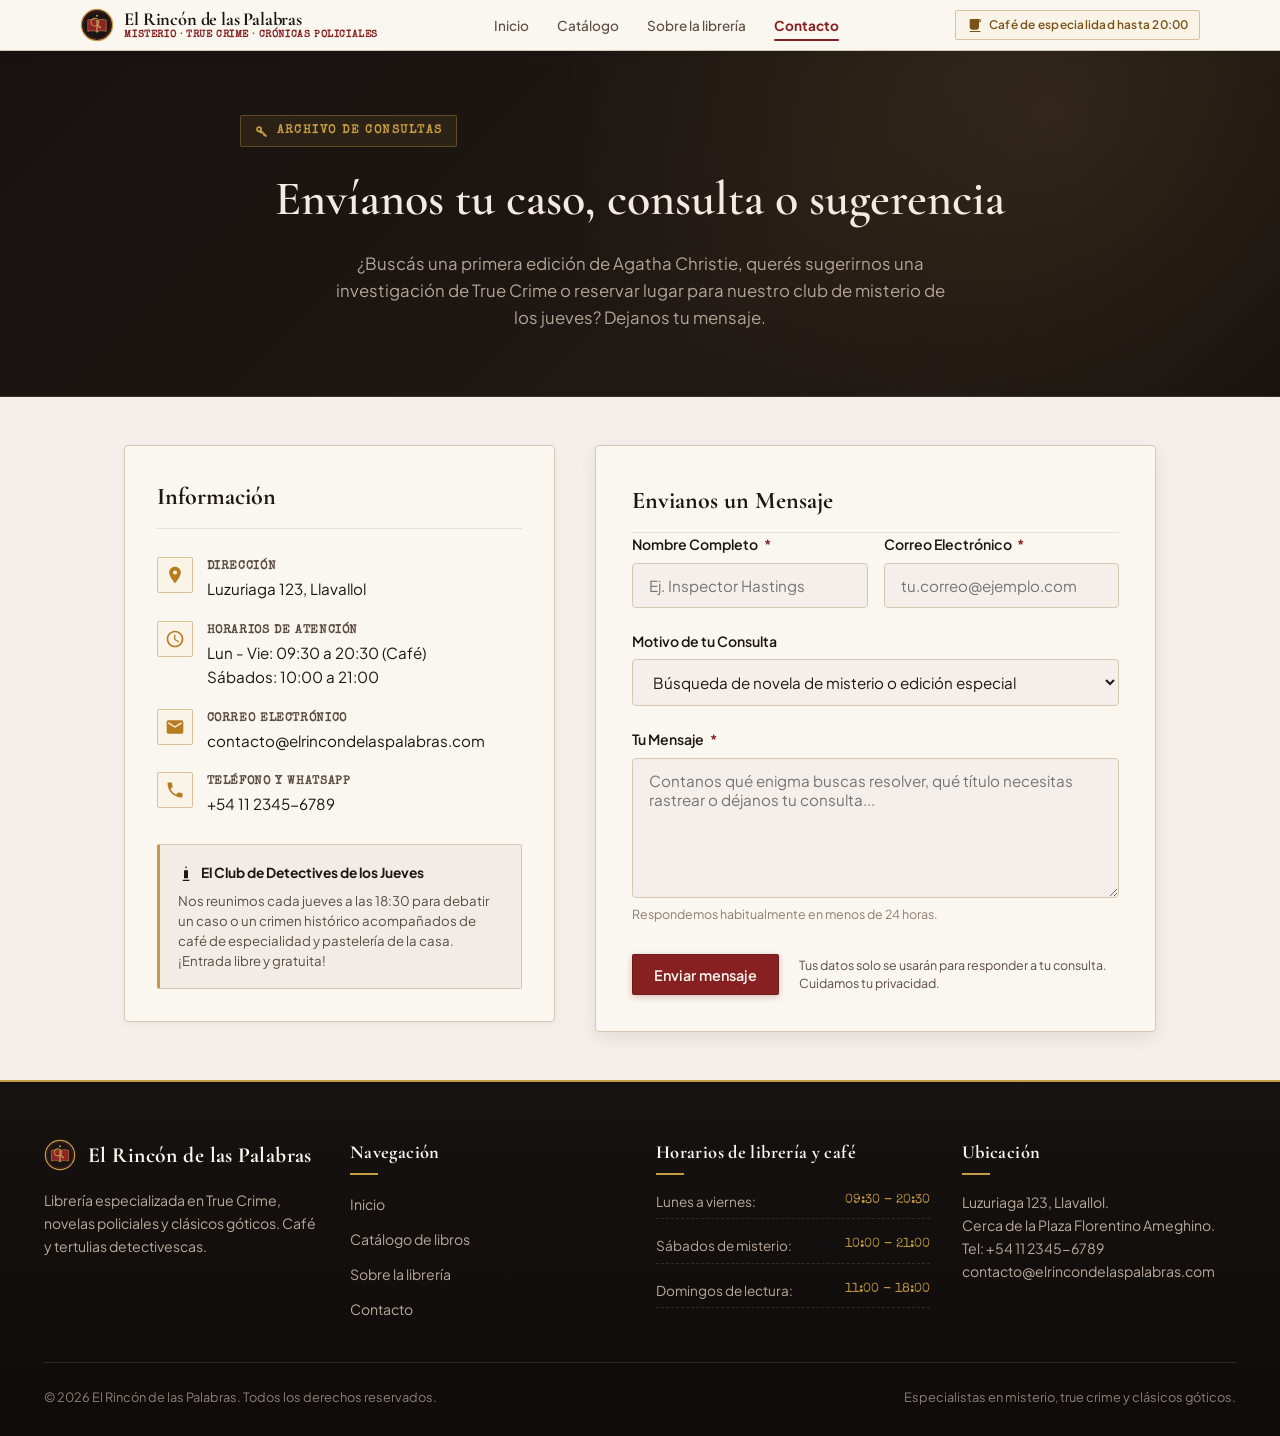
==== commit e5958d20: "Segundo commit: minor fixes" ====
--- a/pages/contacto.html
+++ b/pages/contacto.html
@@ -1,325 +1,294 @@
 <!doctype html>
 <html lang="es">
-  <head>
-    <meta charset="UTF-8" />
-    <meta name="viewport" content="width=device-width, initial-scale=1.0" />
-    <meta
-      name="description"
-      content="Ponete en contacto con El Rincón de las Palabras. Envianos tus consultas sobre libros de misterio descatalogados, novelas de True Crime o reservas para nuestro club de lectura."
-    />
-    <title>Contacto | El Rincón de las Palabras</title>
-    <link rel="preconnect" href="https://fonts.googleapis.com" />
-    <link rel="preconnect" href="https://fonts.gstatic.com" crossorigin />
-    <link
-      href="https://fonts.googleapis.com/css2?family=Cormorant+Garamond:ital,wght@0,500;0,600;0,700;1,400;1,600&family=Lora:ital,wght@0,400..700;1,400..700&family=Plus+Jakarta+Sans:wght@400;500;600;700&family=Special+Elite&display=swap"
-      rel="stylesheet"
-    />
-    <link rel="stylesheet" href="../css/styles.css" />
-  </head>
-
-  <body>
-    <!-- Encabezado Principal y Navegación -->
-    <header class="site-header">
-      <div class="header-container">
-        <a href="../index.html" class="brand-link" id="brand-home-link">
-          <img
-            src="../img/logo-bookstore.svg"
-            alt="Logotipo El Rincón de las Palabras"
-            class="brand-logo"
-            width="34"
-            height="34"
-          />
-          <div class="brand-info">
-            <span class="brand-title">El Rincón de las Palabras</span>
-            <span class="brand-tagline"
-              >Misterio · True Crime · Crónicas policiales</span
-            >
-          </div>
-        </a>
-
-        <nav class="main-navigation">
-          <ul class="nav-links">
-            <li class="nav-item">
-              <a href="../index.html" id="nav-inicio">Inicio</a>
+
+<head>
+  <meta charset="UTF-8" />
+  <meta name="viewport" content="width=device-width, initial-scale=1.0" />
+  <meta name="description"
+    content="Ponete en contacto con El Rincón de las Palabras. Envianos tus consultas sobre libros de misterio descatalogados, novelas de True Crime o reservas para nuestro club de lectura." />
+  <title>Contacto | El Rincón de las Palabras</title>
+  <link rel="preconnect" href="https://fonts.googleapis.com" />
+  <link rel="preconnect" href="https://fonts.gstatic.com" crossorigin />
+  <link
+    href="https://fonts.googleapis.com/css2?family=Cormorant+Garamond:ital,wght@0,500;0,600;0,700;1,400;1,600&family=Lora:ital,wght@0,400..700;1,400..700&family=Plus+Jakarta+Sans:wght@400;500;600;700&family=Special+Elite&display=swap"
+    rel="stylesheet" />
+  <link rel="stylesheet" href="../css/styles.css" />
+</head>
+
+<body>
+  <!-- Encabezado Principal y Navegación -->
+  <header class="site-header">
+    <div class="header-container">
+      <a href="../index.html" class="brand-link" id="brand-home-link">
+        <img src="../img/logo-bookstore.svg" alt="Logotipo El Rincón de las Palabras" class="brand-logo" width="34"
+          height="34" />
+        <div class="brand-info">
+          <span class="brand-title">El Rincón de las Palabras</span>
+          <span class="brand-tagline">Misterio · True Crime · Crónicas policiales</span>
+        </div>
+      </a>
+
+      <nav class="main-navigation">
+        <ul class="nav-links">
+          <li class="nav-item">
+            <a href="../index.html" id="nav-inicio">Inicio</a>
+          </li>
+          <li class="nav-item">
+            <a href="../index.html#catalogo" id="nav-catalogo">Catálogo</a>
+          </li>
+          <li class="nav-item">
+            <a href="../index.html#sobre-nosotros" id="nav-sobre-nosotros"><span class="nav-label-long">Sobre la
+                librería</span><span class="nav-label-short">Librería</span></a>
+          </li>
+          <li class="nav-item">
+            <a href="contacto.html" class="active" id="nav-contacto">Contacto</a>
+          </li>
+        </ul>
+      </nav>
+
+      <div class="header-actions">
+        <span class="badge-cafe">
+          <svg class="ui-icon" viewBox="0 0 24 24" aria-hidden="true" width="16" height="16">
+            <path fill="currentColor"
+              d="M18.5 3H6c-1.1 0-2 .9-2 2v10c0 2.2 1.8 4 4 4h6c2.2 0 4-1.8 4-4V8h.5c1.4 0 2.5-1.1 2.5-2.5S19.9 3 18.5 3zm0 3.5H18V4.5h.5c.6 0 1 .4 1 1s-.4 1-1 1zM4 21h16v1.5H4z" />
+          </svg>
+          <span class="badge-text-long">Café de especialidad hasta 20:00</span>
+          <span class="badge-text-short">Café abierto</span>
+        </span>
+      </div>
+    </div>
+  </header>
+
+  <!-- Banner de Contacto -->
+  <section class="contact-section">
+    <div class="contact-container">
+      <span class="section-badge">
+        <svg class="ui-icon" viewBox="0 0 24 24" aria-hidden="true" width="14" height="14">
+          <path fill="currentColor"
+            d="M7 14A5 5 0 1 1 12 9c0 .7-.1 1.4-.4 2L20 19.4V22h-2.6l-1.8-1.8H14v-2.4l-2.4-2.4c-.2.4-.4.8-.6 1.2A5 5 0 0 1 7 14zm0-3a2 2 0 1 0 0-4 2 2 0 0 0 0 4z" />
+        </svg>
+        <span>Archivo de consultas</span>
+      </span>
+      <h1 class="contact-heading" id="contact-heading">
+        Envíanos tu caso, consulta o sugerencia
+      </h1>
+      <p class="contact-subtitle">
+        ¿Buscás una primera edición de Agatha Christie, querés sugerirnos una
+        investigación de True Crime o reservar lugar para nuestro club de
+        misterio de los jueves? Dejanos tu mensaje.
+      </p>
+    </div>
+  </section>
+
+  <!-- Contenedor Principal de Contacto: Información y Formulario Formspree -->
+  <main class="contact-main">
+    <!-- Tarjeta de Información y Detalles de la Librería -->
+    <aside class="contact-card-info">
+      <h2 class="contact-card-title">Información</h2>
+
+      <div class="contact-detail-group">
+        <div class="contact-item">
+          <div class="contact-icon">
+            <svg class="ui-icon" viewBox="0 0 24 24" width="20" height="20" aria-hidden="true">
+              <path fill="currentColor"
+                d="M12 2C8.13 2 5 5.13 5 9c0 5.25 7 13 7 13s7-7.75 7-13c0-3.87-3.13-7-7-7zm0 9.5a2.5 2.5 0 0 1 0-5 2.5 2.5 0 0 1 0 5z" />
+            </svg>
+          </div>
+          <div class="contact-item-text">
+            <span class="contact-item-title">Dirección</span>
+            <span class="contact-item-value">Luzuriaga 123, Llavallol</span>
+          </div>
+        </div>
+
+        <div class="contact-item">
+          <div class="contact-icon">
+            <svg class="ui-icon" viewBox="0 0 24 24" width="20" height="20" aria-hidden="true">
+              <path fill="currentColor"
+                d="M11.99 2C6.47 2 2 6.48 2 12s4.47 10 9.99 10C17.52 22 22 17.52 22 12S17.52 2 11.99 2zM12 20c-4.42 0-8-3.58-8-8s3.58-8 8-8 8 3.58 8 8-3.58 8-8 8zm.5-13H11v6l5.25 3.15.75-1.23-4.5-2.67z" />
+            </svg>
+          </div>
+          <div class="contact-item-text">
+            <span class="contact-item-title">Horarios de Atención</span>
+            <span class="contact-item-value">Lun - Vie: 09:30 a 20:30 (Café)<br />Sábados: 10:00 a
+              21:00</span>
+          </div>
+        </div>
+
+        <div class="contact-item">
+          <div class="contact-icon">
+            <svg class="ui-icon" viewBox="0 0 24 24" width="20" height="20" aria-hidden="true">
+              <path fill="currentColor"
+                d="M20 4H4c-1.1 0-1.99.9-1.99 2L2 18c0 1.1.9 2 2 2h16c1.1 0 2-.9 2-2V6c0-1.1-.9-2-2-2zm0 4l-8 5-8-5V6l8 5 8-5v2z" />
+            </svg>
+          </div>
+          <div class="contact-item-text">
+            <span class="contact-item-title">Correo Electrónico</span>
+            <span class="contact-item-value">contacto@elrincondelaspalabras.com</span>
+          </div>
+        </div>
+
+        <div class="contact-item">
+          <div class="contact-icon">
+            <svg class="ui-icon" viewBox="0 0 24 24" width="20" height="20" aria-hidden="true">
+              <path fill="currentColor"
+                d="M6.62 10.79c1.44 2.83 3.76 5.14 6.59 6.59l2.2-2.2c.27-.27.67-.36 1.02-.24 1.12.37 2.33.57 3.57.57.55 0 1 .45 1 1V20c0 .55-.45 1-1 1-9.39 0-17-7.61-17-17 0-.55.45-1 1-1h3.5c.55 0 1 .45 1 1 0 1.25.2 2.45.57 3.57.11.35.03.74-.25 1.02l-2.2 2.2z" />
+            </svg>
+          </div>
+          <div class="contact-item-text">
+            <span class="contact-item-title">Teléfono y WhatsApp</span>
+            <span class="contact-item-value">+54 11 2345-6789</span>
+          </div>
+        </div>
+      </div>
+
+      <div class="sidebar-cozy-note">
+        <div class="sidebar-note-header">
+          <svg class="ui-icon" viewBox="0 0 24 24" width="16" height="16" aria-hidden="true">
+            <path fill="currentColor"
+              d="M12 2c-.55 0-1 .45-1 1 0 1.25.56 2.07 1 2.5.44-.43 1-1.25 1-2.5 0-.55-.45-1-1-1zm-3 6h6v12H9V8zm-2 14h10v2H7v-2z" />
+          </svg>
+          <strong>El Club de Detectives de los Jueves</strong>
+        </div>
+        <span>Nos reunimos cada jueves a las 18:30 para debatir un caso o un
+          crimen histórico acompañados de café de especialidad y pastelería de
+          la casa. ¡Entrada libre y gratuita!</span>
+      </div>
+    </aside>
+
+    <!-- Contenedor del Formulario Formspree -->
+    <section class="contact-form-wrapper">
+      <h2 class="contact-card-title" id="form-heading">
+        Envianos un Mensaje
+      </h2>
+
+      <!-- Formulario Integrado con Formspree -->
+      <form action="https://formspree.io/f/mqpaqvqp" method="POST" class="contact-form" id="bookstore-contact-form">
+        <!-- Fila de Nombre y Correo -->
+        <div class="form-row">
+          <div class="form-group">
+            <label for="campo-nombre" class="form-label">
+              Nombre Completo <span class="required-dot">*</span>
+            </label>
+            <input type="text" id="campo-nombre" name="name" class="form-input" placeholder="Ej. Inspector Hastings"
+              required autocomplete="name" />
+          </div>
+
+          <div class="form-group">
+            <label for="campo-email" class="form-label">
+              Correo Electrónico <span class="required-dot">*</span>
+            </label>
+            <input type="email" id="campo-email" name="email" class="form-input" placeholder="tu.correo@ejemplo.com"
+              required autocomplete="email" />
+          </div>
+        </div>
+
+        <!-- Fila de Asunto / Motivo de Consulta -->
+        <div class="form-group">
+          <label for="campo-motivo" class="form-label">
+            Motivo de tu Consulta
+          </label>
+          <select id="campo-motivo" name="subject" class="form-select">
+            <option value="pedido-especial">
+              Búsqueda de novela de misterio o edición especial
+            </option>
+            <option value="true-crime">
+              Consulta sobre obras de misterio
+            </option>
+            <option value="club-lectura">
+              Reserva para el Club de Lectura de los Jueves
+            </option>
+            <option value="propuesta-editorial">
+              Propuesta editorial o autor independiente
+            </option>
+            <option value="otro">Otro mensaje o pista</option>
+          </select>
+        </div>
+
+        <!-- Campo de Mensaje -->
+        <div class="form-group">
+          <label for="campo-mensaje" class="form-label">
+            Tu Mensaje <span class="required-dot">*</span>
+          </label>
+          <textarea id="campo-mensaje" name="message" class="form-textarea"
+            placeholder="Contanos qué enigma buscas resolver, qué título necesitas rastrear o déjanos tu consulta..."
+            required></textarea>
+          <span class="form-helper">Respondemos habitualmente en menos de 24 horas.</span>
+        </div>
+
+        <!-- Botón de Envío y Aviso -->
+        <div class="form-submit-block">
+          <button type="submit" class="btn-primary" id="btn-enviar-formulario">
+            Enviar mensaje
+          </button>
+          <p class="form-privacy-note">
+            Tus datos solo se usarán para responder a tu consulta. Cuidamos tu
+            privacidad.
+          </p>
+        </div>
+      </form>
+    </section>
+  </main>
+
+  <!-- Pie de Página -->
+  <footer class="site-footer">
+    <div class="footer-container">
+      <div class="footer-columns">
+        <div class="footer-col">
+          <div class="footer-brand">
+            <img src="../img/logo-bookstore.svg" alt="Logo de la librería" width="32" height="32" />
+            <span class="footer-brand-title">El Rincón de las Palabras</span>
+          </div>
+          <p class="footer-description">
+            Librería especializada en True Crime, novelas policiales y
+            clásicos góticos. Café y tertulias detectivescas.
+          </p>
+        </div>
+
+        <div class="footer-col">
+          <h4 class="footer-col-title">Navegación</h4>
+          <ul class="footer-links">
+            <li><a href="../index.html">Inicio</a></li>
+            <li><a href="../index.html#catalogo">Catálogo de libros</a></li>
+            <li>
+              <a href="../index.html#sobre-nosotros">Sobre la librería</a>
             </li>
-            <li class="nav-item">
-              <a href="../index.html#catalogo" id="nav-catalogo">Catálogo</a>
-            </li>
-            <li class="nav-item">
-              <a href="../index.html#sobre-nosotros" id="nav-sobre-nosotros"
-                ><span class="nav-label-long">Sobre la librería</span
-                ><span class="nav-label-short">Librería</span></a
-              >
-            </li>
-            <li class="nav-item">
-              <a href="contacto.html" class="active" id="nav-contacto"
-                >Contacto</a
-              >
-            </li>
+            <li><a href="contacto.html">Contacto</a></li>
           </ul>
-        </nav>
-
-        <div class="header-actions">
-          <span class="badge-cafe">
-            <svg class="ui-icon" viewBox="0 0 24 24" aria-hidden="true" width="16" height="16"><path fill="currentColor" d="M18.5 3H6c-1.1 0-2 .9-2 2v10c0 2.2 1.8 4 4 4h6c2.2 0 4-1.8 4-4V8h.5c1.4 0 2.5-1.1 2.5-2.5S19.9 3 18.5 3zm0 3.5H18V4.5h.5c.6 0 1 .4 1 1s-.4 1-1 1zM4 21h16v1.5H4z"/></svg>
-            <span class="badge-text-long">Café de especialidad hasta 20:00</span>
-            <span class="badge-text-short">Café abierto</span>
-          </span>
-        </div>
-      </div>
-    </header>
-
-    <!-- Banner de Contacto -->
-    <section class="contact-section">
-      <div class="contact-container">
-        <span class="section-badge">
-          <svg class="ui-icon" viewBox="0 0 24 24" aria-hidden="true" width="14" height="14"><path fill="currentColor" d="M7 14A5 5 0 1 1 12 9c0 .7-.1 1.4-.4 2L20 19.4V22h-2.6l-1.8-1.8H14v-2.4l-2.4-2.4c-.2.4-.4.8-.6 1.2A5 5 0 0 1 7 14zm0-3a2 2 0 1 0 0-4 2 2 0 0 0 0 4z"/></svg>
-          <span>Archivo de consultas</span>
-        </span>
-        <h1 class="contact-heading" id="contact-heading">
-          Envíanos tu caso, consulta o sugerencia
-        </h1>
-        <p class="contact-subtitle">
-          ¿Buscás una primera edición de Agatha Christie, querés sugerirnos una
-          investigación de True Crime o reservar lugar para nuestro club de
-          misterio de los jueves? Dejanos tu mensaje.
-        </p>
-      </div>
-    </section>
-
-    <!-- Contenedor Principal de Contacto: Información y Formulario Formspree -->
-    <main class="contact-main">
-      <!-- Tarjeta de Información y Detalles de la Librería -->
-      <aside class="contact-card-info">
-        <h2 class="contact-card-title">Información</h2>
-
-        <div class="contact-detail-group">
-          <div class="contact-item">
-            <div class="contact-icon">
-              <svg class="ui-icon" viewBox="0 0 24 24" width="20" height="20" aria-hidden="true"><path fill="currentColor" d="M12 2C8.13 2 5 5.13 5 9c0 5.25 7 13 7 13s7-7.75 7-13c0-3.87-3.13-7-7-7zm0 9.5a2.5 2.5 0 0 1 0-5 2.5 2.5 0 0 1 0 5z"/></svg>
-            </div>
-            <div class="contact-item-text">
-              <span class="contact-item-title">Dirección</span>
-              <span class="contact-item-value">Luzuriaga 123, Llavallol</span>
-            </div>
-          </div>
-
-          <div class="contact-item">
-            <div class="contact-icon">
-              <svg class="ui-icon" viewBox="0 0 24 24" width="20" height="20" aria-hidden="true"><path fill="currentColor" d="M11.99 2C6.47 2 2 6.48 2 12s4.47 10 9.99 10C17.52 22 22 17.52 22 12S17.52 2 11.99 2zM12 20c-4.42 0-8-3.58-8-8s3.58-8 8-8 8 3.58 8 8-3.58 8-8 8zm.5-13H11v6l5.25 3.15.75-1.23-4.5-2.67z"/></svg>
-            </div>
-            <div class="contact-item-text">
-              <span class="contact-item-title">Horarios de Atención</span>
-              <span class="contact-item-value"
-                >Lun - Vie: 09:30 a 20:30 (Café)<br />Sábados: 10:00 a
-                21:00</span
-              >
-            </div>
-          </div>
-
-          <div class="contact-item">
-            <div class="contact-icon">
-              <svg class="ui-icon" viewBox="0 0 24 24" width="20" height="20" aria-hidden="true"><path fill="currentColor" d="M20 4H4c-1.1 0-1.99.9-1.99 2L2 18c0 1.1.9 2 2 2h16c1.1 0 2-.9 2-2V6c0-1.1-.9-2-2-2zm0 4l-8 5-8-5V6l8 5 8-5v2z"/></svg>
-            </div>
-            <div class="contact-item-text">
-              <span class="contact-item-title">Correo Electrónico</span>
-              <span class="contact-item-value"
-                >contacto@elrincondelaspalabras.com</span
-              >
-            </div>
-          </div>
-
-          <div class="contact-item">
-            <div class="contact-icon">
-              <svg class="ui-icon" viewBox="0 0 24 24" width="20" height="20" aria-hidden="true"><path fill="currentColor" d="M6.62 10.79c1.44 2.83 3.76 5.14 6.59 6.59l2.2-2.2c.27-.27.67-.36 1.02-.24 1.12.37 2.33.57 3.57.57.55 0 1 .45 1 1V20c0 .55-.45 1-1 1-9.39 0-17-7.61-17-17 0-.55.45-1 1-1h3.5c.55 0 1 .45 1 1 0 1.25.2 2.45.57 3.57.11.35.03.74-.25 1.02l-2.2 2.2z"/></svg>
-            </div>
-            <div class="contact-item-text">
-              <span class="contact-item-title">Teléfono y WhatsApp</span>
-              <span class="contact-item-value">+54 11 2345-6789</span>
-            </div>
-          </div>
-        </div>
-
-        <div class="sidebar-cozy-note">
-          <div class="sidebar-note-header">
-            <svg class="ui-icon" viewBox="0 0 24 24" width="16" height="16" aria-hidden="true"><path fill="currentColor" d="M12 2c-.55 0-1 .45-1 1 0 1.25.56 2.07 1 2.5.44-.43 1-1.25 1-2.5 0-.55-.45-1-1-1zm-3 6h6v12H9V8zm-2 14h10v2H7v-2z"/></svg>
-            <strong>El Club de Detectives de los Jueves</strong>
-          </div>
-          <span
-            >Nos reunimos cada jueves a las 18:30 para debatir un caso o un
-            crimen histórico acompañados de café de especialidad y pastelería de
-            la casa. ¡Entrada libre y gratuita!</span
-          >
-        </div>
-      </aside>
-
-      <!-- Contenedor del Formulario Formspree -->
-      <section class="contact-form-wrapper">
-        <h2 class="contact-card-title" id="form-heading">
-          Envianos un Mensaje
-        </h2>
-
-        <!-- Formulario Integrado con Formspree -->
-        <form
-          action="https://formspree.io/f/mqpaqvqp"
-          method="POST"
-          class="contact-form"
-          id="bookstore-contact-form"
-        >
-          <!-- Fila de Nombre y Correo -->
-          <div class="form-row">
-            <div class="form-group">
-              <label for="campo-nombre" class="form-label">
-                Nombre Completo <span class="required-dot">*</span>
-              </label>
-              <input
-                type="text"
-                id="campo-nombre"
-                name="name"
-                class="form-input"
-                placeholder="Ej. Inspector Hastings"
-                required
-                autocomplete="name"
-              />
-            </div>
-
-            <div class="form-group">
-              <label for="campo-email" class="form-label">
-                Correo Electrónico <span class="required-dot">*</span>
-              </label>
-              <input
-                type="email"
-                id="campo-email"
-                name="email"
-                class="form-input"
-                placeholder="tu.correo@ejemplo.com"
-                required
-                autocomplete="email"
-              />
-            </div>
-          </div>
-
-          <!-- Fila de Asunto / Motivo de Consulta -->
-          <div class="form-group">
-            <label for="campo-motivo" class="form-label">
-              Motivo de tu Consulta
-            </label>
-            <select id="campo-motivo" name="subject" class="form-select">
-              <option value="pedido-especial">
-                Búsqueda de novela de misterio o edición especial
-              </option>
-              <option value="true-crime">
-                Consulta sobre obras de misterio
-              </option>
-              <option value="club-lectura">
-                Reserva para el Club de Lectura de los Jueves
-              </option>
-              <option value="propuesta-editorial">
-                Propuesta editorial o autor independiente
-              </option>
-              <option value="otro">Otro mensaje o pista</option>
-            </select>
-          </div>
-
-          <!-- Campo de Mensaje -->
-          <div class="form-group">
-            <label for="campo-mensaje" class="form-label">
-              Tu Mensaje <span class="required-dot">*</span>
-            </label>
-            <textarea
-              id="campo-mensaje"
-              name="message"
-              class="form-textarea"
-              placeholder="Contanos qué enigma buscas resolver, qué título necesitas rastrear o déjanos tu consulta..."
-              required
-            ></textarea>
-            <span class="form-helper"
-              >Respondemos habitualmente en menos de 24 horas.</span
-            >
-          </div>
-
-          <!-- Botón de Envío y Aviso -->
-          <div class="form-submit-block">
-            <button
-              type="submit"
-              class="btn-primary"
-              id="btn-enviar-formulario"
-            >
-              Enviar mensaje
-            </button>
-            <p class="form-privacy-note">
-              Tus datos solo se usarán para responder a tu consulta. Cuidamos tu
-              privacidad.
-            </p>
-          </div>
-        </form>
-      </section>
-    </main>
-
-    <!-- Pie de Página Semántico (Flexbox) -->
-    <footer class="site-footer">
-      <div class="footer-container">
-        <div class="footer-columns">
-          <div class="footer-col">
-            <div class="footer-brand">
-              <img
-                src="../img/logo-bookstore.svg"
-                alt="Logo de la librería"
-                width="32"
-                height="32"
-              />
-              <span class="footer-brand-title">El Rincón de las Palabras</span>
-            </div>
-            <p class="footer-description">
-              Librería especializada en True Crime, novelas policiales y
-              clásicos góticos. Café y tertulias detectivescas.
-            </p>
-          </div>
-
-          <div class="footer-col">
-            <h4 class="footer-col-title">Navegación</h4>
-            <ul class="footer-links">
-              <li><a href="../index.html">Inicio</a></li>
-              <li><a href="../index.html#catalogo">Catálogo de libros</a></li>
-              <li>
-                <a href="../index.html#sobre-nosotros">Sobre la librería</a>
-              </li>
-              <li><a href="contacto.html">Contacto</a></li>
-            </ul>
-          </div>
-
-          <div class="footer-col">
-            <h4 class="footer-col-title">Horarios de librería y café</h4>
-            <div class="footer-hours-item">
-              <span>Lunes a viernes:</span>
-              <span>09:30 - 20:30</span>
-            </div>
-            <div class="footer-hours-item">
-              <span>Sábados de misterio:</span>
-              <span>10:00 - 21:00</span>
-            </div>
-            <div class="footer-hours-item">
-              <span>Domingos de lectura:</span>
-              <span>11:00 - 18:00</span>
-            </div>
-          </div>
-
-          <div class="footer-col">
-            <h4 class="footer-col-title">Ubicación</h4>
-            <p class="footer-description">
-              Luzuriaga 123, Llavallol.<br />
-              Cerca de la Plaza Florentino Ameghino.<br />
-              Tel: +54 11 2345-6789<br />
-              contacto@elrincondelaspalabras.com
-            </p>
-          </div>
-        </div>
-
-        <div class="footer-bottom">
-          <p>&copy; 2026 El Rincón de las Palabras. Todos los derechos reservados.</p>
-          <p>Especialistas en misterio, true crime y clásicos góticos.</p>
-        </div>
-      </div>
-    </footer>
-  </body>
-</html>
+        </div>
+
+        <div class="footer-col">
+          <h4 class="footer-col-title">Horarios de librería y café</h4>
+          <div class="footer-hours-item">
+            <span>Lunes a viernes:</span>
+            <span>09:30 - 20:30</span>
+          </div>
+          <div class="footer-hours-item">
+            <span>Sábados de misterio:</span>
+            <span>10:00 - 21:00</span>
+          </div>
+          <div class="footer-hours-item">
+            <span>Domingos de lectura:</span>
+            <span>11:00 - 18:00</span>
+          </div>
+        </div>
+
+        <div class="footer-col">
+          <h4 class="footer-col-title">Ubicación</h4>
+          <p class="footer-description">
+            Luzuriaga 123, Llavallol.<br />
+            Cerca de la Plaza Florentino Ameghino.<br />
+            Tel: +54 11 2345-6789<br />
+            contacto@elrincondelaspalabras.com
+          </p>
+        </div>
+      </div>
+
+      <div class="footer-bottom">
+        <p>&copy; 2026 El Rincón de las Palabras. Todos los derechos reservados.</p>
+        <p>Especialistas en misterio, true crime y clásicos góticos.</p>
+      </div>
+    </div>
+  </footer>
+</body>
+
+</html>
--- a/css/styles.css
+++ b/css/styles.css
@@ -747,12 +747,14 @@
   display: flex;
   justify-content: space-between;
   align-items: center;
-  gap: 1rem;
+  gap: 0.75rem;
 }
 
 .book-price-block {
   display: flex;
   flex-direction: column;
+  min-width: 0;
+  flex: 1 1 auto;
 }
 
 .book-price {
@@ -760,13 +762,18 @@
   font-size: 1.45rem;
   font-weight: 700;
   color: var(--accent-terracotta);
+  line-height: 1.1;
 }
 
 .book-price-format {
   font-family: var(--font-mono);
   font-size: 0.7rem;
-  letter-spacing: 0.04em;
+  letter-spacing: 0.03em;
   color: var(--text-light);
+  white-space: nowrap;
+  overflow: hidden;
+  text-overflow: ellipsis;
+  margin-top: 0.2rem;
 }
 
 /* --------------------------------------------------------------------------
@@ -824,8 +831,28 @@
 }
 
 .btn-sm {
-  padding: 0.45rem 0.85rem;
+  width: 142px;
+  height: 38px;
+  min-width: 142px;
+  padding: 0 0.5rem;
   font-size: 0.82rem;
+  white-space: nowrap;
+  flex-shrink: 0;
+  display: inline-flex;
+  align-items: center;
+  justify-content: center;
+  box-sizing: border-box;
+}
+
+.book-card-footer .btn-primary {
+  width: 142px;
+  height: 38px;
+  min-width: 142px;
+  padding: 0 0.5rem;
+  font-size: 0.82rem;
+  white-space: nowrap;
+  flex-shrink: 0;
+  box-sizing: border-box;
 }
 
 /* --------------------------------------------------------------------------
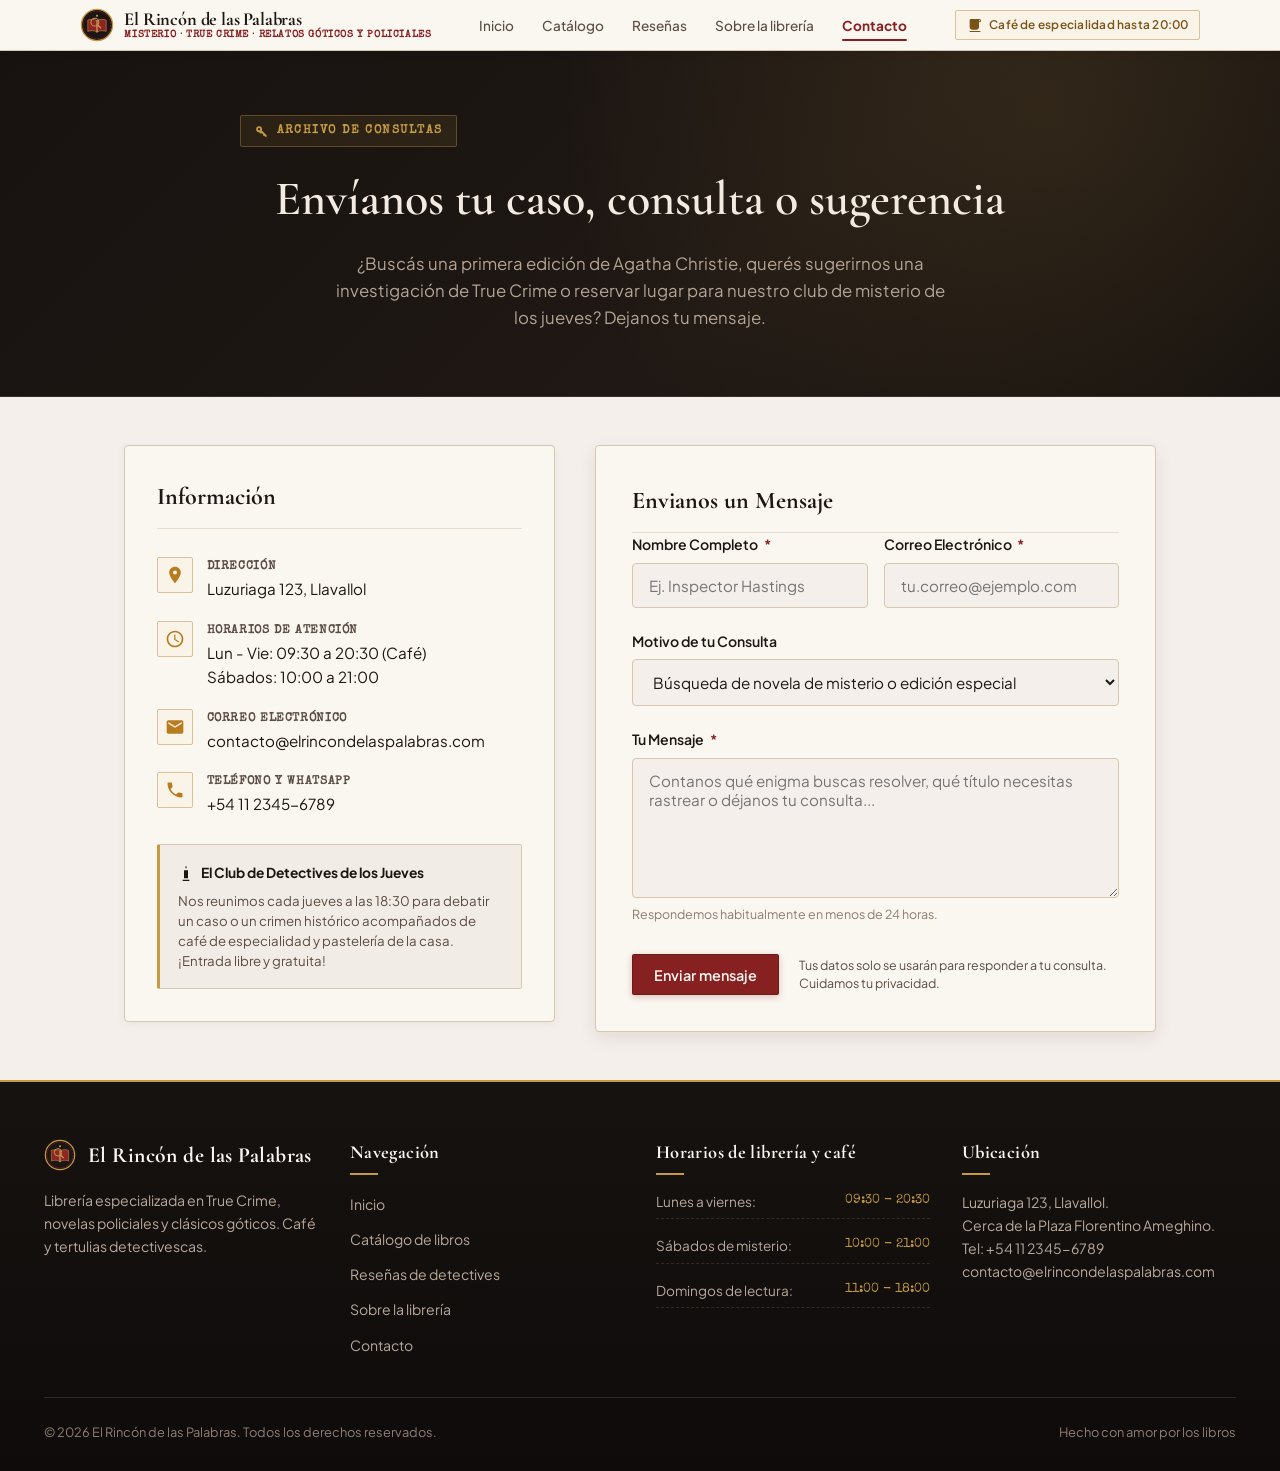
==== commit 7b1afb98: "Actualizar estilos y páginas" ====
--- a/pages/contacto.html
+++ b/pages/contacto.html
@@ -10,13 +10,13 @@
   <link rel="preconnect" href="https://fonts.googleapis.com" />
   <link rel="preconnect" href="https://fonts.gstatic.com" crossorigin />
   <link
-    href="https://fonts.googleapis.com/css2?family=Cormorant+Garamond:ital,wght@0,500;0,600;0,700;1,400;1,600&family=Lora:ital,wght@0,400..700;1,400..700&family=Plus+Jakarta+Sans:wght@400;500;600;700&family=Special+Elite&display=swap"
+    href="https://fonts.googleapis.com/css2?family=Cormorant+Garamond:ital,wght@0,500;0,600;0,700;1,400;1,600&family=Plus+Jakarta+Sans:wght@400;500;600;700&family=Special+Elite&display=swap"
     rel="stylesheet" />
   <link rel="stylesheet" href="../css/styles.css" />
 </head>
 
 <body>
-  <!-- Encabezado Principal y Navegación -->
+  <!-- Encabezado principal y navegación -->
   <header class="site-header">
     <div class="header-container">
       <a href="../index.html" class="brand-link" id="brand-home-link">
@@ -24,24 +24,31 @@
           height="34" />
         <div class="brand-info">
           <span class="brand-title">El Rincón de las Palabras</span>
-          <span class="brand-tagline">Misterio · True Crime · Crónicas policiales</span>
+          <span class="brand-tagline">Misterio · True Crime · Relatos góticos y policiales</span>
         </div>
       </a>
 
       <nav class="main-navigation">
         <ul class="nav-links">
           <li class="nav-item">
-            <a href="../index.html" id="nav-inicio">Inicio</a>
-          </li>
-          <li class="nav-item">
-            <a href="../index.html#catalogo" id="nav-catalogo">Catálogo</a>
+            <a href="../index.html" id="nav-inicio"><span class="nav-label-long">Inicio</span><span
+                class="nav-label-short">Inicio</span></a>
+          </li>
+          <li class="nav-item">
+            <a href="../index.html#catalogo" id="nav-catalogo"><span class="nav-label-long">Catálogo</span><span
+                class="nav-label-short">Casos</span></a>
+          </li>
+          <li class="nav-item">
+            <a href="../index.html#resenas" id="nav-resenas"><span class="nav-label-long">Reseñas</span><span
+                class="nav-label-short">Reseñas</span></a>
           </li>
           <li class="nav-item">
             <a href="../index.html#sobre-nosotros" id="nav-sobre-nosotros"><span class="nav-label-long">Sobre la
                 librería</span><span class="nav-label-short">Librería</span></a>
           </li>
           <li class="nav-item">
-            <a href="contacto.html" class="active" id="nav-contacto">Contacto</a>
+            <a href="contacto.html" class="active" id="nav-contacto"><span class="nav-label-long">Contacto</span><span
+                class="nav-label-short">Contacto</span></a>
           </li>
         </ul>
       </nav>
@@ -59,7 +66,7 @@
     </div>
   </header>
 
-  <!-- Banner de Contacto -->
+  <!-- Banner de contacto -->
   <section class="contact-section">
     <div class="contact-container">
       <span class="section-badge">
@@ -80,10 +87,10 @@
     </div>
   </section>
 
-  <!-- Contenedor Principal de Contacto: Información y Formulario Formspree -->
+  <!-- Contenedor principal de contacto: Información y formulario Formspree -->
   <main class="contact-main">
-    <!-- Tarjeta de Información y Detalles de la Librería -->
-    <aside class="contact-card-info">
+    <!-- Tarjeta de información y detalles de la librería -->
+    <section class="contact-card-info">
       <h2 class="contact-card-title">Información</h2>
 
       <div class="contact-detail-group">
@@ -123,7 +130,8 @@
           </div>
           <div class="contact-item-text">
             <span class="contact-item-title">Correo Electrónico</span>
-            <span class="contact-item-value">contacto@elrincondelaspalabras.com</span>
+            <a href="mailto:contacto@elrincondelaspalabras.com"
+              class="contact-item-value">contacto@elrincondelaspalabras.com</a>
           </div>
         </div>
 
@@ -136,12 +144,12 @@
           </div>
           <div class="contact-item-text">
             <span class="contact-item-title">Teléfono y WhatsApp</span>
-            <span class="contact-item-value">+54 11 2345-6789</span>
+            <a href="tel:+541123456789" class="contact-item-value">+54 11 2345-6789</a>
           </div>
         </div>
       </div>
 
-      <div class="sidebar-cozy-note">
+      <aside class="sidebar-cozy-note">
         <div class="sidebar-note-header">
           <svg class="ui-icon" viewBox="0 0 24 24" width="16" height="16" aria-hidden="true">
             <path fill="currentColor"
@@ -152,18 +160,19 @@
         <span>Nos reunimos cada jueves a las 18:30 para debatir un caso o un
           crimen histórico acompañados de café de especialidad y pastelería de
           la casa. ¡Entrada libre y gratuita!</span>
-      </div>
-    </aside>
-
-    <!-- Contenedor del Formulario Formspree -->
+      </aside>
+    </section>
+
+    <!-- Contenedor del formulario Formspree -->
     <section class="contact-form-wrapper">
       <h2 class="contact-card-title" id="form-heading">
         Envianos un Mensaje
       </h2>
 
-      <!-- Formulario Integrado con Formspree -->
-      <form action="https://formspree.io/f/mqpaqvqp" method="POST" class="contact-form" id="bookstore-contact-form">
-        <!-- Fila de Nombre y Correo -->
+      <!-- Formulario integrado con Formspree -->
+      <form action="https://formspree.io/f/mqpaqvqp" method="POST" class="contact-form" id="bookstore-contact-form"
+        aria-labelledby="form-heading">
+        <!-- Fila de nombre y correo -->
         <div class="form-row">
           <div class="form-group">
             <label for="campo-nombre" class="form-label">
@@ -182,7 +191,7 @@
           </div>
         </div>
 
-        <!-- Fila de Asunto / Motivo de Consulta -->
+        <!-- Fila de asunto / motivo de consulta -->
         <div class="form-group">
           <label for="campo-motivo" class="form-label">
             Motivo de tu Consulta
@@ -204,7 +213,7 @@
           </select>
         </div>
 
-        <!-- Campo de Mensaje -->
+        <!-- Campo de mensaje -->
         <div class="form-group">
           <label for="campo-mensaje" class="form-label">
             Tu Mensaje <span class="required-dot">*</span>
@@ -215,7 +224,7 @@
           <span class="form-helper">Respondemos habitualmente en menos de 24 horas.</span>
         </div>
 
-        <!-- Botón de Envío y Aviso -->
+        <!-- Botón de envío y aviso -->
         <div class="form-submit-block">
           <button type="submit" class="btn-primary" id="btn-enviar-formulario">
             Enviar mensaje
@@ -229,7 +238,7 @@
     </section>
   </main>
 
-  <!-- Pie de Página -->
+  <!-- Pie de página -->
   <footer class="site-footer">
     <div class="footer-container">
       <div class="footer-columns">
@@ -249,9 +258,8 @@
           <ul class="footer-links">
             <li><a href="../index.html">Inicio</a></li>
             <li><a href="../index.html#catalogo">Catálogo de libros</a></li>
-            <li>
-              <a href="../index.html#sobre-nosotros">Sobre la librería</a>
-            </li>
+            <li><a href="../index.html#resenas">Reseñas de detectives</a></li>
+            <li><a href="../index.html#sobre-nosotros">Sobre la librería</a></li>
             <li><a href="contacto.html">Contacto</a></li>
           </ul>
         </div>
@@ -277,15 +285,15 @@
           <p class="footer-description">
             Luzuriaga 123, Llavallol.<br />
             Cerca de la Plaza Florentino Ameghino.<br />
-            Tel: +54 11 2345-6789<br />
-            contacto@elrincondelaspalabras.com
+            Tel: <a href="tel:+541123456789">+54 11 2345-6789</a><br />
+            <a href="mailto:contacto@elrincondelaspalabras.com">contacto@elrincondelaspalabras.com</a>
           </p>
         </div>
       </div>
 
       <div class="footer-bottom">
         <p>&copy; 2026 El Rincón de las Palabras. Todos los derechos reservados.</p>
-        <p>Especialistas en misterio, true crime y clásicos góticos.</p>
+        <p>Hecho con amor por los libros</p>
       </div>
     </div>
   </footer>
--- a/css/styles.css
+++ b/css/styles.css
@@ -4,70 +4,58 @@
    ========================================================================== */
 
 /* --------------------------------------------------------------------------
-   1. Google Fonts Import y CSS Variables
+   1. Variables CSS y configuración
    -------------------------------------------------------------------------- */
-@import url("https://fonts.googleapis.com/css2?family=Cormorant+Garamond:ital,wght@0,500;0,600;0,700;1,400;1,600&family=Lora:ital,wght@0,400..700;1,400..700&family=Plus+Jakarta+Sans:wght@400;500;600;700&family=Special+Elite&display=swap");
-
 :root {
-  /* Atmósfera Victorian Noir y True Crime */
+  /* Paleta Dark Noir */
   --bg-dark-noir: #120F0E;
-  --bg-dark-surface: #1B1613;
   --bg-dark-card: #231D19;
   --bg-parchment: #F5EFEB;
   --bg-cream: #EFE5D6;
   --bg-surface: #FAF6F0;
-  --bg-card-hover: #FFFFFF;
-
-  /* Texto y Tinta */
+
+  /* Texto y tinta */
   --text-main: #1D1714;
   --text-muted: #5C4D44;
   --text-light: #8E7D70;
   --text-on-dark: #F3EBE1;
   --text-on-dark-muted: #B3A495;
 
-  /* Acentos Clásicos de Novela Negra */
+  /* Acentos Terracota */
   --accent-terracotta: #872020;
   --accent-terracotta-hover: #691414;
   --accent-terracotta-light: #F9EAEA;
 
-  /* Oro y Latón Envejecido */
+  /* Acentos oro y bronce */
   --accent-gold: #C59B42;
-  --accent-gold-hover: #A8812E;
-  --accent-gold-light: #FBF4E4;
   --accent-amber: #B87B1E;
-  --accent-amber-light: #FBF4E7;
-
-  /* Verde Biblioteca Victoriana */
+
+  /* Verde inglés */
   --accent-olive: #244633;
   --accent-olive-hover: #173223;
-  --accent-olive-light: #E7EFEA;
-
-  /* Bordes de Imprenta Clásica */
+
+  /* Bordes */
   --border-warm: #D6C7B2;
   --border-warm-subtle: #E8DED0;
   --border-dark: #382E28;
 
   /* Tipografía */
-  --font-title: "Cormorant Garamond", "Lora", Georgia, serif;
-  --font-serif: "Lora", Georgia, serif;
+  --font-title: "Cormorant Garamond", Georgia, serif;
   --font-sans: "Plus Jakarta Sans", -apple-system, BlinkMacSystemFont, sans-serif;
   --font-mono: "Special Elite", "Courier Prime", Courier, monospace;
 
   /* Sombras y elevaciones editoriales */
   --shadow-subtle: 0 2px 8px rgba(29, 23, 20, 0.05);
   --shadow-medium: 0 6px 18px rgba(29, 23, 20, 0.09);
-  --shadow-hover: 0 12px 28px rgba(29, 23, 20, 0.14);
-  --shadow-book: -4px 0 12px rgba(0, 0, 0, 0.22), 0 8px 24px rgba(29, 23, 20, 0.12);
+  --shadow-hover: 0 12px 28px rgba(29, 23, 20, 0.15);
 
   /* Transiciones */
   --transition-smooth: all 0.25s cubic-bezier(0.16, 1, 0.3, 1);
 
-  /* Radio de bordes de imprenta (evitar burbujas plásticas) */
+  /* Bordes */
   --radius-xs: 2px;
   --radius-sm: 4px;
   --radius-md: 6px;
-  --radius-lg: 10px;
-  --radius-full: 9999px;
 }
 
 /* --------------------------------------------------------------------------
@@ -125,7 +113,7 @@
 }
 
 /* --------------------------------------------------------------------------
-   3. Header y Nav
+   3. Header y nav
    -------------------------------------------------------------------------- */
 .site-header {
   background-color: var(--bg-surface);
@@ -278,22 +266,16 @@
   display: none;
 }
 
-.badge-icon {
-  display: inline-flex;
-  align-items: center;
-  line-height: 1;
-}
-
 .badge-text-short {
   display: none;
 }
 
 /* --------------------------------------------------------------------------
-   4. Banner Principal (Victorian Noir y Chiaroscuro)
+   4. Banner principal
    -------------------------------------------------------------------------- */
 .banner {
   background-color: var(--bg-dark-noir);
-  background-image: 
+  background-image:
     radial-gradient(circle at 82% 18%, rgba(197, 155, 66, 0.14) 0%, transparent 48%),
     radial-gradient(circle at 12% 82%, rgba(135, 32, 32, 0.16) 0%, transparent 45%),
     linear-gradient(135deg, #171210 0%, #1f1814 60%, #130f0e 100%);
@@ -434,7 +416,7 @@
 }
 
 /* --------------------------------------------------------------------------
-   5. Main Layout y Catalogo 
+   5. Main layout y catálogo
    -------------------------------------------------------------------------- */
 .main-layout {
   max-width: 1240px;
@@ -447,7 +429,7 @@
   flex: 1 0 auto;
 }
 
-/* Filtros Sidebar */
+/* Filtros sidebar */
 .filters-sidebar {
   flex: 0 0 260px;
   background-color: var(--bg-surface);
@@ -558,7 +540,7 @@
   font-size: 0.86rem;
 }
 
-/* Sección Catalogo */
+/* Sección catalogo */
 .catalog-section {
   flex: 1 1 auto;
   display: flex;
@@ -602,7 +584,7 @@
   justify-content: flex-start;
 }
 
-/* Componentes Book Card */
+/* Componentes book card */
 .book-card {
   flex: 1 1 280px;
   max-width: 380px;
@@ -618,7 +600,7 @@
 
 .book-card:hover {
   transform: translateY(-5px);
-  box-shadow: 0 12px 28px rgba(29, 23, 20, 0.15);
+  box-shadow: var(--shadow-hover);
   border-color: var(--accent-gold);
 }
 
@@ -630,7 +612,7 @@
   display: flex;
   align-items: center;
   justify-content: center;
-  box-shadow: inset 5px 0 12px rgba(0, 0, 0, 0.15); /* book spine depth */
+  box-shadow: inset 5px 0 12px rgba(0, 0, 0, 0.15);
 }
 
 .book-cover-img {
@@ -826,7 +808,7 @@
 
 .btn-secondary:hover {
   background-color: var(--bg-cream);
-  border-color: #dccbb6;
+  border-color: var(--border-warm);
   color: var(--accent-terracotta);
 }
 
@@ -844,23 +826,12 @@
   box-sizing: border-box;
 }
 
-.book-card-footer .btn-primary {
-  width: 142px;
-  height: 38px;
-  min-width: 142px;
-  padding: 0 0.5rem;
-  font-size: 0.82rem;
-  white-space: nowrap;
-  flex-shrink: 0;
-  box-sizing: border-box;
-}
-
 /* --------------------------------------------------------------------------
-   7. Sección reviews (Victorian Noir y Archivo de Lectores)
+   7. Sección reviews
    -------------------------------------------------------------------------- */
 .reviews-section {
   background-color: var(--bg-dark-noir);
-  background-image: 
+  background-image:
     radial-gradient(circle at 18% 18%, rgba(197, 155, 66, 0.1) 0%, transparent 45%),
     radial-gradient(circle at 82% 82%, rgba(135, 32, 32, 0.12) 0%, transparent 50%),
     linear-gradient(180deg, #171210 0%, #120F0E 100%);
@@ -936,12 +907,6 @@
   color: var(--accent-gold);
 }
 
-.rating-stars-gold {
-  color: var(--accent-gold);
-  font-size: 1rem;
-  letter-spacing: 2px;
-}
-
 .rating-divider {
   width: 1px;
   height: 20px;
@@ -994,12 +959,6 @@
   gap: 0.75rem;
 }
 
-.review-stars {
-  color: var(--accent-gold);
-  font-size: 0.95rem;
-  letter-spacing: 2px;
-}
-
 .review-verified-badge {
   font-family: var(--font-mono);
   font-size: 0.72rem;
@@ -1159,7 +1118,7 @@
    -------------------------------------------------------------------------- */
 .contact-section {
   background-color: var(--bg-dark-noir);
-  background-image: 
+  background-image:
     radial-gradient(circle at 82% 18%, rgba(197, 155, 66, 0.12) 0%, transparent 45%),
     linear-gradient(135deg, #171210 0%, #1f1814 60%, #130f0e 100%);
   border-bottom: 1px solid var(--border-dark);
@@ -1331,7 +1290,7 @@
   outline: none;
   border-color: var(--accent-terracotta);
   background-color: #ffffff;
-  box-shadow: 0 0 0 3px rgba(195, 90, 56, 0.18);
+  box-shadow: 0 0 0 3px rgba(135, 32, 32, 0.2);
 }
 
 .form-textarea {
@@ -1478,7 +1437,7 @@
 }
 
 /* --------------------------------------------------------------------------
-   10. Diseño Responsive y Media Queries
+   10. Diseño responsive y media queries
    -------------------------------------------------------------------------- */
 @media (max-width: 960px) {
   .main-layout {
@@ -1505,7 +1464,7 @@
   }
 }
 
-@media (max-width: 1024px) and (min-width: 769px) {
+@media (max-width: 1024px) {
   .header-container {
     padding: 0.45rem 1rem;
     gap: 0.75rem;
@@ -1561,10 +1520,6 @@
     font-size: 0.98rem;
   }
 
-  .brand-tagline {
-    display: none;
-  }
-
   .header-actions {
     order: 2;
   }
@@ -1573,14 +1528,6 @@
     font-size: 0.68rem;
     padding: 0.2rem 0.5rem;
     gap: 0.25rem;
-  }
-
-  .badge-text-long {
-    display: none;
-  }
-
-  .badge-text-short {
-    display: inline;
   }
 
   .main-navigation {
@@ -1731,12 +1678,7 @@
 }
 
 @media (max-width: 360px) {
-  .brand-tagline {
-    display: none;
-  }
-
   .badge-cafe {
-    font-size: 0.68rem;
     padding: 0.2rem 0.45rem;
   }
-}
+}
